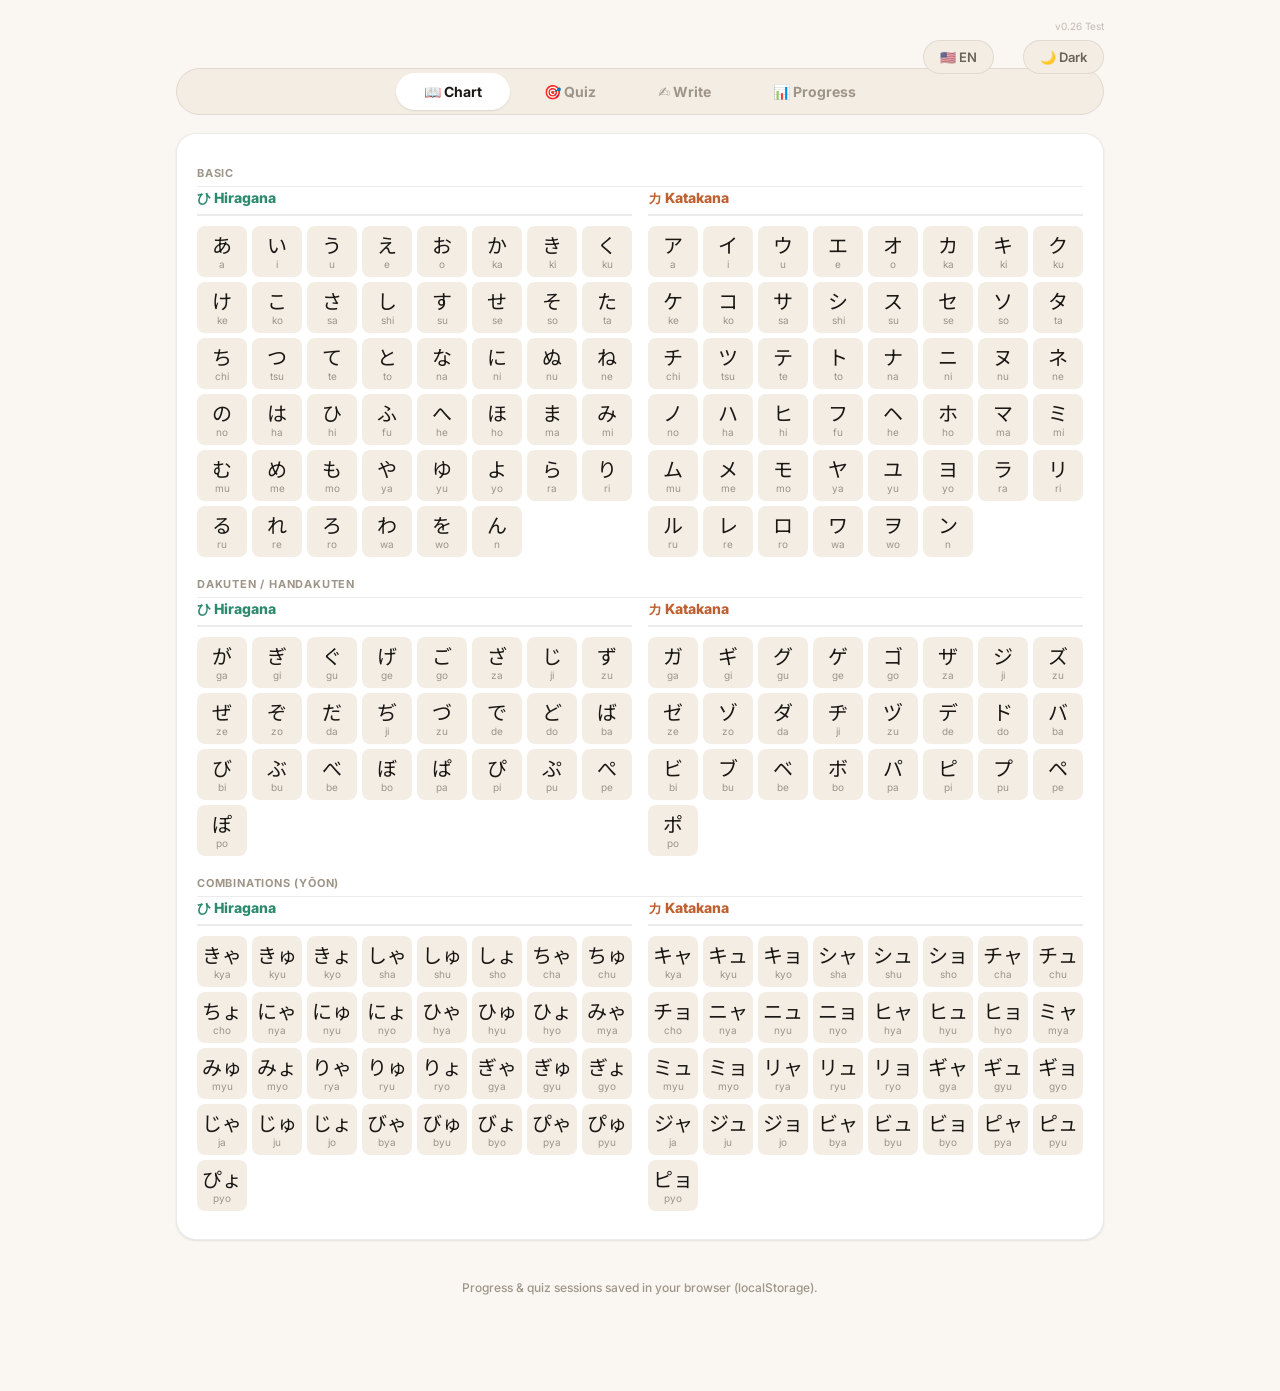
==== index.html @ 4b81707a "Update index.html" ====
<!DOCTYPE html>
<html lang="en">
<head>
<meta charset="UTF-8">
<meta name="viewport" content="width=device-width, initial-scale=1.0">
<title>Untitled</title>
<meta name="description" content="Master Japanese Hiragana and Katakana with active recall quizzes and progress tracking.">
<link rel="preconnect" href="https://fonts.googleapis.com">
<link href="https://fonts.googleapis.com/css2?family=Inter:wght@400;500;600;700;800;900&family=Noto+Sans+JP:wght@400;500;700&display=swap" rel="stylesheet">
<style>
/* ===== TOKENS ===== */
:root {
  --bg: #faf7f2;
  --bg2: #ffffff;
  --bg3: #f3ede4;
  --glass: rgba(255,255,255,0.72);
  --ink: #1a1714;
  --ink2: #6b6359;
  --ink3: #9e9588;
  --border: rgba(0,0,0,0.08);
  --border2: rgba(0,0,0,0.14);
  --hira: #2d8a6e;
  --hira-bg: #e8f5ef;
  --hira-glow: rgba(45,138,110,0.15);
  --kata: #c06030;
  --kata-bg: #fdf0e8;
  --kata-glow: rgba(192,96,48,0.15);
  --accent: #e05545;
  --accent-bg: #fdeeed;
  --good: #2d8a4e;
  --good-bg: #e6f5ec;
  --bad: #d44040;
  --bad-bg: #fce8e8;
  --warn: #c98a2f;
  --shadow-s: 0 1px 3px rgba(0,0,0,0.04), 0 1px 2px rgba(0,0,0,0.06);
  --shadow-m: 0 4px 16px rgba(0,0,0,0.06), 0 1px 4px rgba(0,0,0,0.04);
  --shadow-l: 0 10px 40px rgba(0,0,0,0.08), 0 2px 8px rgba(0,0,0,0.04);
  --r-s: 8px; --r-m: 14px; --r-l: 20px; --r-xl: 28px; --r-full: 999px;
  --font: 'Inter', system-ui, sans-serif;
  --font-jp: 'Noto Sans JP', sans-serif;
  --ease: cubic-bezier(0.4,0,0.2,1);
  --spring: cubic-bezier(0.34,1.56,0.64,1);
}
body.dark {
  --bg: #0f0f13; --bg2: #1a1a22; --bg3: #242430;
  --glass: rgba(26,26,34,0.82);
  --ink: #eae6e0; --ink2: #9a9590; --ink3: #6b665f;
  --border: rgba(255,255,255,0.06); --border2: rgba(255,255,255,0.12);
  --hira: #3cc98e; --hira-bg: rgba(60,201,142,0.1); --hira-glow: rgba(60,201,142,0.12);
  --kata: #e8884a; --kata-bg: rgba(232,136,74,0.1); --kata-glow: rgba(232,136,74,0.12);
  --accent: #ff6b5a; --accent-bg: rgba(255,107,90,0.1);
  --good: #4acc7a; --good-bg: rgba(74,204,122,0.1);
  --bad: #f06060; --bad-bg: rgba(240,96,96,0.1);
  --shadow-s: 0 1px 3px rgba(0,0,0,0.2);
  --shadow-m: 0 4px 16px rgba(0,0,0,0.25);
  --shadow-l: 0 10px 40px rgba(0,0,0,0.35);
}

/* ===== RESET ===== */
*,*::before,*::after{box-sizing:border-box;margin:0;padding:0;}
body{font-family:var(--font);background:var(--bg);color:var(--ink);min-height:100vh;
  transition:background .3s var(--ease),color .3s var(--ease);-webkit-font-smoothing:antialiased;overflow-x:hidden;}

/* ===== LAYOUT ===== */
.wrap{max-width:960px;margin:0 auto;padding:16px 16px 80px;}

/* ===== HEADER ===== */
.hdr{text-align:center;padding:24px 0 8px;position:relative;}
.hdr h1{font-size:28px;font-weight:900;letter-spacing:-.5px;
  background:linear-gradient(135deg,var(--hira),var(--accent),var(--kata));
  -webkit-background-clip:text;-webkit-text-fill-color:transparent;background-clip:text;}
.hdr p{font-size:13px;color:var(--ink3);margin-top:4px;font-weight:500;}
.theme-btn{position:absolute;right:0;top:24px;background:var(--bg3);border:1px solid var(--border);
  border-radius:var(--r-full);padding:8px 16px;font-size:13px;font-weight:600;cursor:pointer;
  color:var(--ink2);transition:all .15s var(--ease);font-family:var(--font);}
.theme-btn:hover{background:var(--bg2);box-shadow:var(--shadow-s);transform:translateY(-1px);}

/* ===== NAV ===== */
.nav{display:flex;justify-content:center;gap:6px;margin:20px 0 18px;background:var(--bg3);
  border-radius:var(--r-full);padding:4px;border:1px solid var(--border);}
.nav-btn{padding:10px 28px;border-radius:var(--r-full);border:none;background:0;cursor:pointer;
  font-size:14px;font-weight:700;color:var(--ink3);transition:all .15s var(--ease);font-family:var(--font);white-space:nowrap;}
.nav-btn:hover{color:var(--ink);}
.nav-btn.active{background:var(--bg2);color:var(--ink);box-shadow:var(--shadow-s);}

/* ===== CARD ===== */
.card{background:var(--bg2);border-radius:var(--r-l);padding:20px;border:1px solid var(--border);
  box-shadow:var(--shadow-s);margin-bottom:14px;transition:box-shadow .3s var(--ease);}
.card:hover{box-shadow:var(--shadow-m);}
.card-title{font-size:15px;font-weight:800;margin-bottom:14px;display:flex;align-items:center;gap:8px;}
.card-title .ico{font-size:18px;}

/* ===== PANELS ===== */
.panel{display:none;animation:fadeUp .25s ease;}
.panel.active{display:block;}
@keyframes fadeUp{from{opacity:0;transform:translateY(8px);}to{opacity:1;transform:translateY(0);}}

/* ===== SCRIPT TOGGLE ===== */
.script-toggle{display:flex;justify-content:center;gap:4px;margin-bottom:16px;background:var(--bg3);
  border-radius:var(--r-full);padding:3px;border:1px solid var(--border);width:fit-content;margin-left:auto;margin-right:auto;}
.script-btn{padding:9px 24px;border-radius:var(--r-full);border:none;background:0;cursor:pointer;
  font-weight:700;font-size:13px;color:var(--ink3);transition:all .15s var(--ease);font-family:var(--font);}
.script-btn:hover{color:var(--ink);}
.script-btn.h-on{background:var(--hira);color:#fff;box-shadow:0 2px 8px var(--hira-glow);}
.script-btn.k-on{background:var(--kata);color:#fff;box-shadow:0 2px 8px var(--kata-glow);}

/* ===== TABLE ===== */
.sec-label{font-size:11px;font-weight:700;text-transform:uppercase;letter-spacing:.8px;color:var(--ink3);
  padding:12px 0 6px;border-bottom:1px solid var(--border);margin-bottom:2px;}
.chart-dual{display:flex;gap:16px;flex-wrap:wrap;}
.chart-col{flex:1;min-width:280px;}
.chart-col-title{font-size:14px;font-weight:800;margin-bottom:10px;padding-bottom:6px;border-bottom:2px solid var(--border);}
.chart-col.hira-col .chart-col-title{color:var(--hira);}
.chart-col.kata-col .chart-col-title{color:var(--kata);}
.chart-cells{display:flex;flex-wrap:wrap;gap:5px;margin-bottom:8px;}
.kcell{background:var(--bg3);border-radius:var(--r-s);padding:6px 4px;text-align:center;min-width:50px;
  cursor:pointer;transition:all .15s var(--ease);border:1px solid transparent;}
.kcell:hover{background:var(--hira-bg);border-color:var(--hira);transform:translateY(-2px);box-shadow:var(--shadow-s);}
.kata-col .kcell:hover{background:var(--kata-bg);border-color:var(--kata);}
.kcell .ch{font-size:20px;line-height:1.2;font-family:var(--font-jp);}
.kcell .rm{font-size:10px;color:var(--ink3);margin-top:1px;}

/* ===== CHAR DETAIL MODAL ===== */
.char-modal-overlay{position:fixed;inset:0;background:rgba(0,0,0,0.45);z-index:1000;display:flex;align-items:center;justify-content:center;
  animation:fadeIn .2s ease;backdrop-filter:blur(4px);}
@keyframes fadeIn{from{opacity:0;}to{opacity:1;}}
.char-modal{background:var(--bg2);border-radius:var(--r-l);padding:28px;min-width:300px;max-width:400px;
  box-shadow:var(--shadow-l);border:1px solid var(--border);animation:modalPop .3s var(--spring);position:relative;}
@keyframes modalPop{from{opacity:0;transform:scale(0.9);}to{opacity:1;transform:scale(1);}}
.char-modal-close{position:absolute;top:12px;right:14px;background:var(--bg3);border:1px solid var(--border);
  border-radius:50%;width:30px;height:30px;cursor:pointer;font-size:14px;display:flex;align-items:center;
  justify-content:center;color:var(--ink2);transition:all .15s var(--ease);font-family:var(--font);}
.char-modal-close:hover{background:var(--bad-bg);color:var(--bad);}
.char-modal-char{font-size:100px;font-family:var(--font-jp);text-align:center;line-height:1.1;margin-bottom:8px;}
.char-modal-romaji{text-align:center;font-size:24px;font-weight:800;color:var(--hira);margin-bottom:16px;}
.char-modal-romaji.kata-rm{color:var(--kata);}
.char-modal-stroke{text-align:center;margin-bottom:12px;}
.char-modal-stroke svg{background:var(--bg3);border-radius:var(--r-m);border:1px solid var(--border);}
.char-modal-listen{display:flex;justify-content:center;}
.char-modal-listen button{padding:8px 20px;border-radius:var(--r-full);border:none;background:var(--warn);
  color:#fff;font-weight:700;font-size:14px;cursor:pointer;font-family:var(--font);transition:all .15s var(--ease);}
.char-modal-listen button:hover{opacity:.9;transform:translateY(-1px);}

/* ===== QUIZ SETUP ===== */
.quiz-setup{animation:fadeUp .25s ease;}
.qs-section{margin-bottom:16px;}
.qs-section-title{font-size:14px;font-weight:800;margin-bottom:10px;display:flex;align-items:center;gap:8px;cursor:pointer;user-select:none;}
.qs-section-title .dot{width:10px;height:10px;border-radius:50%;display:inline-block;}
.qs-section-title .dot.h{background:var(--hira);}
.qs-section-title .dot.k{background:var(--kata);}
.qs-rows{display:flex;flex-wrap:wrap;gap:6px;}
.qs-chip{display:flex;align-items:center;gap:6px;padding:8px 14px;border-radius:var(--r-m);
  background:var(--bg3);border:1.5px solid var(--border);cursor:pointer;transition:all .15s var(--ease);user-select:none;}
.qs-chip:hover{border-color:var(--border2);transform:translateY(-1px);}
.qs-chip.sel{border-color:var(--hira);background:var(--hira-bg);}
.qs-chip.sel.kata-chip{border-color:var(--kata);background:var(--kata-bg);}
.qs-chip .qs-chars{font-family:var(--font-jp);font-size:14px;font-weight:500;}
.qs-chip .qs-rm{font-size:10px;color:var(--ink3);margin-left:2px;}
.qs-chip input[type=checkbox]{display:none;}
.qs-chip .check-ico{width:16px;height:16px;border-radius:4px;border:2px solid var(--border2);
  display:flex;align-items:center;justify-content:center;font-size:10px;color:#fff;transition:all .15s var(--ease);flex-shrink:0;}
.qs-chip.sel .check-ico{background:var(--hira);border-color:var(--hira);}
.qs-chip.sel.kata-chip .check-ico{background:var(--kata);border-color:var(--kata);}

.qs-actions{display:flex;gap:8px;margin-bottom:10px;flex-wrap:wrap;}
.qs-action{padding:5px 12px;border-radius:var(--r-s);border:1px solid var(--border);background:var(--bg3);
  font-size:12px;font-weight:600;cursor:pointer;color:var(--ink2);font-family:var(--font);transition:all .15s var(--ease);}
.qs-action:hover{background:var(--bg2);border-color:var(--border2);}

.start-area{text-align:center;margin-top:18px;}
.start-btn{padding:14px 48px;border-radius:var(--r-full);border:none;font-size:16px;font-weight:800;cursor:pointer;
  color:#fff;background:linear-gradient(135deg,var(--hira),var(--accent));box-shadow:0 4px 20px rgba(224,85,69,0.25);
  transition:all .2s var(--ease);font-family:var(--font);}
.start-btn:hover{transform:translateY(-2px) scale(1.02);box-shadow:0 6px 28px rgba(224,85,69,0.35);}
.start-btn:disabled{opacity:.4;cursor:not-allowed;transform:none;box-shadow:none;}
.start-info{font-size:13px;color:var(--ink3);margin-top:8px;}

/* ===== SAVED SESSION CARD ===== */
.saved-card{background:var(--bg3);border-radius:var(--r-m);padding:14px 18px;margin-bottom:14px;
  display:flex;align-items:center;justify-content:space-between;gap:12px;flex-wrap:wrap;border:1px solid var(--border);}
.saved-info{flex:1;min-width:160px;}
.saved-info .saved-title{font-weight:700;font-size:14px;margin-bottom:4px;}
.saved-info .saved-detail{font-size:12px;color:var(--ink3);}
.saved-progress{width:120px;}
.saved-pbar{background:var(--border);border-radius:var(--r-full);height:8px;overflow:hidden;margin-bottom:4px;}
.saved-pbar-fill{height:100%;border-radius:var(--r-full);background:linear-gradient(90deg,var(--hira),var(--accent));transition:width .3s ease;}
.saved-pct{font-size:11px;color:var(--ink3);text-align:right;font-weight:600;}
.saved-actions{display:flex;gap:6px;}
.resume-btn{padding:8px 18px;border-radius:var(--r-full);border:none;font-size:13px;font-weight:700;
  cursor:pointer;color:#fff;background:var(--hira);font-family:var(--font);transition:all .15s var(--ease);}
.resume-btn:hover{opacity:.9;transform:translateY(-1px);}
.delete-btn{padding:8px 12px;border-radius:var(--r-full);border:1px solid var(--border);font-size:13px;
  cursor:pointer;color:var(--bad);background:var(--bg2);font-family:var(--font);transition:all .15s var(--ease);}
.delete-btn:hover{background:var(--bad-bg);border-color:var(--bad);}

/* ===== ACTIVE QUIZ ===== */
.quiz-active{animation:fadeUp .25s ease;}
.qa-top{display:flex;justify-content:space-between;align-items:center;margin-bottom:14px;flex-wrap:wrap;gap:8px;}
.qa-stage{font-size:14px;font-weight:800;color:var(--hira);}
.qa-exit{padding:7px 16px;border-radius:var(--r-full);border:1px solid var(--border);background:var(--bg3);
  font-size:13px;font-weight:600;cursor:pointer;color:var(--ink2);font-family:var(--font);transition:all .15s var(--ease);}
.qa-exit:hover{background:var(--bg2);border-color:var(--border2);}
.qa-progress{margin-bottom:12px;}
.qa-plabel{font-size:12px;font-weight:600;color:var(--ink3);margin-bottom:5px;display:flex;justify-content:space-between;}
.qa-bar-out{background:var(--bg3);border-radius:var(--r-full);height:8px;overflow:hidden;border:1px solid var(--border);}
.qa-bar-in{height:100%;border-radius:var(--r-full);background:linear-gradient(90deg,var(--hira),var(--accent));transition:width .3s ease;}
.qa-toast{background:linear-gradient(135deg,var(--good),#2d8a6e);color:#fff;text-align:center;padding:12px 16px;
  border-radius:var(--r-m);font-weight:700;font-size:14px;margin-bottom:12px;display:none;animation:slideD .3s ease;
  box-shadow:0 4px 16px rgba(45,138,78,0.3);}
@keyframes slideD{from{opacity:0;transform:translateY(-10px);}to{opacity:1;transform:translateY(0);}}
.qa-score{display:flex;gap:20px;font-size:13px;color:var(--ink3);flex-wrap:wrap;font-weight:500;margin-bottom:14px;}
.qa-score b{color:var(--ink);font-weight:800;}
.qa-area{display:flex;flex-direction:column;align-items:center;gap:18px;padding:10px 0;}

/* ===== QUIZ ELEMENTS ===== */
.q-char{font-size:80px;font-family:var(--font-jp);background:var(--bg2);border-radius:var(--r-xl);
  padding:20px 56px;box-shadow:var(--shadow-l);cursor:pointer;color:var(--ink);
  transition:all .4s var(--spring);border:1px solid var(--border);user-select:none;}
.q-char:hover{transform:scale(1.05);}
.q-romaji{font-size:38px;font-weight:900;color:var(--hira);background:var(--bg2);border-radius:var(--r-xl);
  padding:22px 56px;box-shadow:var(--shadow-l);border:1px solid var(--border);letter-spacing:1px;}
.q-grid{display:grid;grid-template-columns:repeat(2,1fr);gap:10px;width:100%;max-width:420px;}
.q-opt{padding:16px;border-radius:var(--r-m);background:var(--bg2);border:2px solid var(--border2);
  font-size:20px;font-weight:700;cursor:pointer;text-align:center;color:var(--ink);
  transition:all .15s var(--ease);font-family:var(--font);}
.q-opt:hover{border-color:var(--hira);background:var(--hira-bg);transform:translateY(-2px);box-shadow:var(--shadow-s);}
.q-opt.correct{background:var(--good);color:#fff;border-color:var(--good);animation:popIn .3s ease;}
.q-opt.wrong{background:var(--bad);color:#fff;border-color:var(--bad);animation:shake .4s ease;}
@keyframes popIn{0%{transform:scale(.95);}50%{transform:scale(1.05);}100%{transform:scale(1);}}
@keyframes shake{0%,100%{transform:translateX(0);}20%{transform:translateX(-6px);}40%{transform:translateX(6px);}60%{transform:translateX(-4px);}80%{transform:translateX(4px);}}

.q-input{font-size:22px;padding:12px 20px;border-radius:var(--r-m);border:2px solid var(--border2);
  width:240px;text-align:center;background:var(--bg2);color:var(--ink);font-family:var(--font);font-weight:600;
  transition:all .15s var(--ease);outline:none;}
.q-input:focus{border-color:var(--hira);box-shadow:0 0 0 3px var(--hira-glow);}
.q-input.correct{border-color:var(--good);box-shadow:0 0 0 3px rgba(45,138,78,0.15);}
.q-input.wrong{border-color:var(--bad);box-shadow:0 0 0 3px rgba(212,64,64,0.15);}

.btn{padding:10px 22px;border-radius:var(--r-m);border:none;font-weight:700;cursor:pointer;font-size:14px;
  color:#fff;background:var(--hira);transition:all .15s var(--ease);font-family:var(--font);}
.btn:hover{opacity:.9;transform:translateY(-1px);}
.speak-btn{background:var(--warn);border:none;color:#fff;border-radius:50%;width:56px;height:56px;
  font-size:24px;cursor:pointer;transition:all .15s var(--ease);box-shadow:var(--shadow-m);}
.speak-btn:hover{transform:scale(1.08);}
.feedback{min-height:24px;font-weight:700;font-size:15px;text-align:center;}
.feedback.good{color:var(--good);} .feedback.bad{color:var(--bad);}

/* ===== MATCHING ===== */
.match-area{display:flex;gap:30px;justify-content:center;width:100%;flex-wrap:wrap;}
.match-col{display:flex;flex-direction:column;gap:10px;min-width:120px;}
.mchip{padding:14px;border-radius:var(--r-m);background:var(--bg2);box-shadow:var(--shadow-m);
  text-align:center;font-size:22px;font-weight:700;cursor:grab;user-select:none;touch-action:none;
  color:var(--ink);border:1.5px solid var(--border);transition:all .15s var(--ease);font-family:var(--font-jp);}
.mchip:hover{box-shadow:var(--shadow-l);transform:translateY(-2px);}
.mchip.matched{background:var(--good);color:#fff;opacity:.7;cursor:default;border-color:var(--good);}
.dropzone{padding:14px;border-radius:var(--r-m);background:var(--bg3);text-align:center;font-size:18px;
  font-weight:700;min-height:28px;border:2px dashed var(--ink3);color:var(--ink);transition:all .15s var(--ease);}
.dropzone.hover{border-color:var(--accent);background:var(--accent-bg);}
.dropzone.matched{background:var(--good);color:#fff;border-style:solid;border-color:var(--good);}
.drag-ghost{position:fixed;pointer-events:none;z-index:999;padding:14px 20px;border-radius:var(--r-m);
  background:var(--accent);color:#fff;font-size:22px;font-weight:700;opacity:.92;box-shadow:var(--shadow-l);font-family:var(--font-jp);}

/* ===== TIMER ===== */
.timerbar{width:100%;max-width:420px;height:5px;background:var(--bg3);border-radius:var(--r-full);overflow:hidden;}
.timerbar-fill{height:100%;background:linear-gradient(90deg,var(--accent),var(--warn));width:100%;transition:width .1s linear;border-radius:var(--r-full);}

/* ===== PROGRESS CHART ===== */
.chart-split{display:flex;gap:20px;flex-wrap:wrap;}
.chart-side{flex:1;min-width:260px;}
.chart-side-title{font-size:14px;font-weight:800;margin-bottom:12px;display:flex;align-items:center;gap:6px;}
.chart-side.hira .chart-side-title{color:var(--hira);}
.chart-side.kata .chart-side-title{color:var(--kata);}
.chart-row{display:flex;align-items:center;gap:8px;margin-bottom:6px;font-size:12px;font-weight:500;}
.chart-row .lbl{width:72px;flex-shrink:0;color:var(--ink3);}
.chart-bar-o{flex:1;background:var(--bg3);border-radius:var(--r-full);height:10px;overflow:hidden;border:1px solid var(--border);}
.chart-bar-i{height:100%;border-radius:var(--r-full);transition:width .4s ease;}
.chart-side.hira .chart-bar-i{background:linear-gradient(90deg,var(--hira),#3cc98e);}
.chart-side.kata .chart-bar-i{background:linear-gradient(90deg,var(--kata),#e8884a);}
.chart-row .pct{width:36px;text-align:right;color:var(--ink3);font-weight:600;}

.stat-row{display:flex;justify-content:space-between;padding:10px 0;border-bottom:1px solid var(--border);font-size:14px;font-weight:500;}
.stat-row:last-child{border-bottom:none;}
.stat-row b{font-weight:800;}

.weak-item{display:inline-flex;align-items:center;gap:4px;background:var(--bg3);border-radius:var(--r-s);
  padding:5px 12px;margin:3px;font-size:14px;font-weight:600;border:1px solid var(--border);}
.weak-item b{color:var(--bad);}

/* ===== COMPLETED BADGE ===== */
.stage-list{display:flex;flex-direction:column;gap:8px;margin-top:12px;}
.stage-item{display:flex;align-items:center;gap:12px;padding:10px 14px;border-radius:var(--r-m);
  background:var(--bg3);border:1px solid var(--border);font-size:13px;font-weight:600;transition:all .15s var(--ease);}
.stage-item .s-num{width:28px;height:28px;border-radius:50%;display:flex;align-items:center;justify-content:center;
  font-weight:800;font-size:12px;color:#fff;background:var(--ink3);flex-shrink:0;}
.stage-item .s-num.done{background:var(--good);}
.stage-item .s-num.current{background:var(--accent);}
.stage-item .s-name{flex:1;color:var(--ink);}
.stage-item .s-status{font-size:12px;color:var(--ink3);}
.stage-item .s-status.done{color:var(--good);}
.stage-item.clickable{cursor:pointer;}
.stage-item.clickable:hover{background:var(--hira-bg);border-color:var(--hira);}

.footer{text-align:center;color:var(--ink3);font-size:12px;margin-top:24px;padding:16px;font-weight:500;}

/* ===== WRITE TAB ===== */
.write-wrap{display:flex;flex-direction:column;align-items:center;gap:14px;}
.write-btns{display:flex;gap:10px;flex-wrap:wrap;justify-content:center;}
.write-canvas-wrap{position:relative;width:300px;height:300px;}
.write-canvas-wrap svg.write-ghost{position:absolute;top:0;left:0;width:100%;height:100%;pointer-events:none;}
.write-canvas-wrap canvas{position:absolute;top:0;left:0;width:100%;height:100%;cursor:crosshair;touch-action:none;
  border-radius:var(--r-l);z-index:2;}
.write-canvas-bg{width:300px;height:300px;background:var(--bg2);border-radius:var(--r-l);box-shadow:var(--shadow-l);
  border:1px solid var(--border);position:relative;overflow:hidden;}
.write-info{font-size:14px;color:var(--ink3);font-weight:500;text-align:center;}
.write-stroke-count{font-size:13px;color:var(--ink3);font-weight:600;}
.write-success{color:var(--good);font-weight:800;font-size:16px;animation:popIn .4s ease;}
.write-hint{font-size:12px;color:var(--ink3);font-style:italic;}

/* ===== RESPONSIVE ===== */
@media(max-width:600px){
  .nav{gap:2px;padding:3px;}
  .nav-btn{padding:8px 14px;font-size:12px;}
  .q-char{font-size:60px;padding:16px 36px;}
  .q-romaji{font-size:28px;padding:16px 36px;}
  .q-grid{max-width:100%;}
  .chart-split{flex-direction:column;}
  .chart-dual{flex-direction:column;}
  .kcell{min-width:42px;padding:5px 3px;}
  .kcell .ch{font-size:17px;}
  .qs-chip{padding:6px 10px;}
  .char-modal{min-width:auto;margin:16px;}
  .char-modal-char{font-size:72px;}
  .write-canvas-bg,.write-canvas-wrap{width:280px;height:280px;}
  .theme-btn{padding:6px 10px;font-size:11px;}
  #langToggle{right:75px;}
}
</style>
</head>
<body>
<div class="wrap">

<header class="hdr">
  <div style="position:absolute;top:4px;right:0;font-size:10px;color:var(--ink3);opacity:.6;">v0.26 Test</div>
  <button class="theme-btn" id="langToggle" style="right:110px;">🇺🇸 EN</button>
  <button class="theme-btn" id="themeToggle">🌙 Dark</button>
</header>

<nav class="nav">
  <button class="nav-btn active" data-tab="chart">📖 Chart</button>
  <button class="nav-btn" data-tab="quiz">🎯 Quiz</button>
  <button class="nav-btn" data-tab="write">✍️ Write</button>
  <button class="nav-btn" data-tab="progress">📊 Progress</button>
</nav>

<!-- ===== CHART ===== -->
<div class="panel active" id="panel-chart">
  <div class="card">
    <div id="chartArea"></div>
  </div>
</div>

<!-- ===== QUIZ ===== -->
<div class="panel" id="panel-quiz">
  <!-- Setup view -->
  <div id="quizSetup" class="quiz-setup"></div>
  <!-- Active quiz view -->
  <div id="quizActive" class="quiz-active" style="display:none;"></div>
</div>

<!-- ===== WRITE ===== -->
<div class="panel" id="panel-write">
  <div class="card">
    <div class="card-title"><span class="ico">✍️</span> Stroke Order Practice</div>
    <div class="write-wrap">
      <div class="write-btns">
        <button class="btn" id="writeNewBtn">🔀 New</button>
        <button class="btn" id="writeClearBtn" style="background:var(--ink3);">🧹 Clear</button>
        <button class="btn" id="writeSpeakBtn" style="background:var(--warn);">🔊</button>
        <button class="btn" id="writeHintBtn" style="background:var(--kata);">💡 Hint</button>
      </div>
      <div class="write-canvas-bg">
        <div class="write-canvas-wrap" id="writeCanvasWrap">
          <canvas id="writeCanvas" width="300" height="300"></canvas>
        </div>
      </div>
      <div class="write-stroke-count" id="writeStrokeCount">Stroke: 0/0</div>
      <div class="write-info" id="writeCharInfo">Loading...</div>
      <div class="write-hint" id="writeHint"></div>
    </div>
  </div>
</div>

<!-- ===== PROGRESS ===== -->
<div class="panel" id="panel-progress">
  <div class="card">
    <div class="card-title"><span class="ico">📊</span> Overview</div>
    <div class="stat-row"><span>Overall accuracy</span><b id="pAccuracy">-</b></div>
    <div class="stat-row"><span>Characters practiced</span><b id="pSeenCount">-</b></div>
    <div class="stat-row"><span>Total questions answered</span><b id="pTotalQ">-</b></div>
  </div>
  <div class="card">
    <div class="card-title"><span class="ico">📈</span> Accuracy by Row</div>
    <div class="chart-split">
      <div class="chart-side hira"><div class="chart-side-title">ひ Hiragana</div><div id="progChartHira"></div></div>
      <div class="chart-side kata"><div class="chart-side-title">カ Katakana</div><div id="progChartKata"></div></div>
    </div>
  </div>
  <div class="card">
    <div class="card-title"><span class="ico">⚠️</span> Characters you confuse</div>
    <div id="weakList">No data yet. Take a quiz first.</div>
  </div>
  <div class="card">
    <button class="btn" id="resetAllBtn" style="background:var(--bad);">🗑 Reset all progress</button>
  </div>
</div>

<footer class="footer">Progress & quiz sessions saved in your browser (localStorage).</footer>
</div>

<script>
/* ================================================================
   DATA
   ================================================================ */
const HIRA = {
  basic: [
    {label:"a",chars:[["あ","a"],["い","i"],["う","u"],["え","e"],["お","o"]]},
    {label:"ka",chars:[["か","ka"],["き","ki"],["く","ku"],["け","ke"],["こ","ko"]]},
    {label:"sa",chars:[["さ","sa"],["し","shi"],["す","su"],["せ","se"],["そ","so"]]},
    {label:"ta",chars:[["た","ta"],["ち","chi"],["つ","tsu"],["て","te"],["と","to"]]},
    {label:"na",chars:[["な","na"],["に","ni"],["ぬ","nu"],["ね","ne"],["の","no"]]},
    {label:"ha",chars:[["は","ha"],["ひ","hi"],["ふ","fu"],["へ","he"],["ほ","ho"]]},
    {label:"ma",chars:[["ま","ma"],["み","mi"],["む","mu"],["め","me"],["も","mo"]]},
    {label:"ya",chars:[["や","ya"],["ゆ","yu"],["よ","yo"]]},
    {label:"ra",chars:[["ら","ra"],["り","ri"],["る","ru"],["れ","re"],["ろ","ro"]]},
    {label:"wa",chars:[["わ","wa"],["を","wo"],["ん","n"]]},
  ],
  dakuten: [
    {label:"ga",chars:[["が","ga"],["ぎ","gi"],["ぐ","gu"],["げ","ge"],["ご","go"]]},
    {label:"za",chars:[["ざ","za"],["じ","ji"],["ず","zu"],["ぜ","ze"],["ぞ","zo"]]},
    {label:"da",chars:[["だ","da"],["ぢ","ji"],["づ","zu"],["で","de"],["ど","do"]]},
    {label:"ba",chars:[["ば","ba"],["び","bi"],["ぶ","bu"],["べ","be"],["ぼ","bo"]]},
    {label:"pa",chars:[["ぱ","pa"],["ぴ","pi"],["ぷ","pu"],["ぺ","pe"],["ぽ","po"]]},
  ],
  combo: [
    {label:"kya",chars:[["きゃ","kya"],["きゅ","kyu"],["きょ","kyo"]]},
    {label:"sha",chars:[["しゃ","sha"],["しゅ","shu"],["しょ","sho"]]},
    {label:"cha",chars:[["ちゃ","cha"],["ちゅ","chu"],["ちょ","cho"]]},
    {label:"nya",chars:[["にゃ","nya"],["にゅ","nyu"],["にょ","nyo"]]},
    {label:"hya",chars:[["ひゃ","hya"],["ひゅ","hyu"],["ひょ","hyo"]]},
    {label:"mya",chars:[["みゃ","mya"],["みゅ","myu"],["みょ","myo"]]},
    {label:"rya",chars:[["りゃ","rya"],["りゅ","ryu"],["りょ","ryo"]]},
    {label:"gya",chars:[["ぎゃ","gya"],["ぎゅ","gyu"],["ぎょ","gyo"]]},
    {label:"ja",chars:[["じゃ","ja"],["じゅ","ju"],["じょ","jo"]]},
    {label:"bya",chars:[["びゃ","bya"],["びゅ","byu"],["びょ","byo"]]},
    {label:"pya",chars:[["ぴゃ","pya"],["ぴゅ","pyu"],["ぴょ","pyo"]]},
  ]
};
const KATA = {
  basic: [
    {label:"a",chars:[["ア","a"],["イ","i"],["ウ","u"],["エ","e"],["オ","o"]]},
    {label:"ka",chars:[["カ","ka"],["キ","ki"],["ク","ku"],["ケ","ke"],["コ","ko"]]},
    {label:"sa",chars:[["サ","sa"],["シ","shi"],["ス","su"],["セ","se"],["ソ","so"]]},
    {label:"ta",chars:[["タ","ta"],["チ","chi"],["ツ","tsu"],["テ","te"],["ト","to"]]},
    {label:"na",chars:[["ナ","na"],["ニ","ni"],["ヌ","nu"],["ネ","ne"],["ノ","no"]]},
    {label:"ha",chars:[["ハ","ha"],["ヒ","hi"],["フ","fu"],["ヘ","he"],["ホ","ho"]]},
    {label:"ma",chars:[["マ","ma"],["ミ","mi"],["ム","mu"],["メ","me"],["モ","mo"]]},
    {label:"ya",chars:[["ヤ","ya"],["ユ","yu"],["ヨ","yo"]]},
    {label:"ra",chars:[["ラ","ra"],["リ","ri"],["ル","ru"],["レ","re"],["ロ","ro"]]},
    {label:"wa",chars:[["ワ","wa"],["ヲ","wo"],["ン","n"]]},
  ],
  dakuten: [
    {label:"ga",chars:[["ガ","ga"],["ギ","gi"],["グ","gu"],["ゲ","ge"],["ゴ","go"]]},
    {label:"za",chars:[["ザ","za"],["ジ","ji"],["ズ","zu"],["ゼ","ze"],["ゾ","zo"]]},
    {label:"da",chars:[["ダ","da"],["ヂ","ji"],["ヅ","zu"],["デ","de"],["ド","do"]]},
    {label:"ba",chars:[["バ","ba"],["ビ","bi"],["ブ","bu"],["ベ","be"],["ボ","bo"]]},
    {label:"pa",chars:[["パ","pa"],["ピ","pi"],["プ","pu"],["ペ","pe"],["ポ","po"]]},
  ],
  combo: [
    {label:"kya",chars:[["キャ","kya"],["キュ","kyu"],["キョ","kyo"]]},
    {label:"sha",chars:[["シャ","sha"],["シュ","shu"],["ショ","sho"]]},
    {label:"cha",chars:[["チャ","cha"],["チュ","chu"],["チョ","cho"]]},
    {label:"nya",chars:[["ニャ","nya"],["ニュ","nyu"],["ニョ","nyo"]]},
    {label:"hya",chars:[["ヒャ","hya"],["ヒュ","hyu"],["ヒョ","hyo"]]},
    {label:"mya",chars:[["ミャ","mya"],["ミュ","myu"],["ミョ","myo"]]},
    {label:"rya",chars:[["リャ","rya"],["リュ","ryu"],["リョ","ryo"]]},
    {label:"gya",chars:[["ギャ","gya"],["ギュ","gyu"],["ギョ","gyo"]]},
    {label:"ja",chars:[["ジャ","ja"],["ジュ","ju"],["ジョ","jo"]]},
    {label:"bya",chars:[["ビャ","bya"],["ビュ","byu"],["ビョ","byo"]]},
    {label:"pya",chars:[["ピャ","pya"],["ピュ","pyu"],["ピョ","pyo"]]},
  ]
};

function allRows(script){
  const d = script==="hiragana"? HIRA : KATA;
  return [...d.basic,...d.dakuten,...d.combo];
}
function allCharsFlat(script){
  return allRows(script).flatMap(r=>r.chars.map(([ch,rm])=>({ch,rm})));
}
const ALL_KANA = [...allCharsFlat("hiragana"),...allCharsFlat("katakana")];

/* ================================================================
   LANGUAGE
   ================================================================ */
const LANG={
  en:{chart:'📖 Chart',quiz:'🎯 Quiz',write:'✍️ Write',progress:'📊 Progress',
    newQuiz:'New Quiz',savedSessions:'Saved Sessions',start:'🚀 Start Quiz',selectAll:'Select all',clear:'Clear',
    resume:'▶ Resume',redo:'🔄 Redo',correct:'Correct! 🎉',wrong:'Wrong!',complete:'Complete!',
    overview:'Overview',accuracy:'Overall accuracy',charsPracticed:'Characters practiced',
    totalQ:'Total questions answered',accuracyByRow:'Accuracy by Row',confused:'Characters you confuse',
    resetAll:'🗑 Reset all progress',strokePractice:'Stroke Order Practice',tryAgain:'Try again',
    wellDone:'Well done!',noData:'No data yet. Take a quiz first.',
    charsSelected:'characters selected',selectAtLeast:'Select at least one row to begin.',
    loading:'Loading...',listen:'🔊 Listen',replay:'🔄 Replay',newChar:'🔀 New',clearBtn:'🧹 Clear',
    hint:'💡 Hint',stroke:'Stroke',allComplete:'All Stages Complete!',stageComplete:'complete!',
    completed:'Completed',inProgress:'In progress',locked:'Locked',replaying:'Replaying',
    returnTo:'↩ Return to current stage',exit:'✕ Exit',score:'Score',streak:'Streak',
    question:'Question',stage:'Stage',traceChar:'trace the character',writeQ:'Write the character shown',
    failedWrite:'See the correct strokes',basic:'Basic',dakuten:'Dakuten / Handakuten',combo:'Combinations (Yōon)'},
  th:{chart:'📖 ตาราง',quiz:'🎯 แบบทดสอบ',write:'✍️ ฝึกเขียน',progress:'📊 ความก้าวหน้า',
    newQuiz:'แบบทดสอบใหม่',savedSessions:'เซสชันที่บันทึก',start:'🚀 เริ่มทำ',selectAll:'เลือกทั้งหมด',clear:'ล้าง',
    resume:'▶ ทำต่อ',redo:'🔄 ทำใหม่',correct:'ถูกต้อง! 🎉',wrong:'ผิด!',complete:'สำเร็จ!',
    overview:'ภาพรวม',accuracy:'ความแม่นยำโดยรวม',charsPracticed:'ตัวอักษรที่ฝึก',
    totalQ:'คำถามทั้งหมดที่ตอบ',accuracyByRow:'ความแม่นยำแต่ละแถว',confused:'ตัวอักษรที่สับสน',
    resetAll:'🗑 รีเซ็ตทั้งหมด',strokePractice:'ฝึกลำดับขีด',tryAgain:'ลองอีกครั้ง',
    wellDone:'เก่งมาก!',noData:'ยังไม่มีข้อมูล ทำแบบทดสอบก่อน',
    charsSelected:'ตัวอักษรที่เลือก',selectAtLeast:'เลือกอย่างน้อย 1 แถวเพื่อเริ่ม',
    loading:'กำลังโหลด...',listen:'🔊 ฟัง',replay:'🔄 เล่นซ้ำ',newChar:'🔀 ใหม่',clearBtn:'🧹 ล้าง',
    hint:'💡 คำใบ้',stroke:'ขีดที่',allComplete:'ทำครบทุกด่านแล้ว!',stageComplete:'เสร็จแล้ว!',
    completed:'เสร็จแล้ว',inProgress:'กำลังทำ',locked:'ล็อค',replaying:'กำลังเล่นซ้ำ',
    returnTo:'↩ กลับไปด่านปัจจุบัน',exit:'✕ ออก',score:'คะแนน',streak:'ต่อเนื่อง',
    question:'คำถาม',stage:'ด่าน',traceChar:'ลากตามตัวอักษร',writeQ:'เขียนตัวอักษรที่แสดง',
    failedWrite:'ดูขีดที่ถูกต้อง',basic:'พื้นฐาน',dakuten:'ทากุเท็น / ฮันดากุเท็น',combo:'ตัวผสม (โยอง)'}
};
let lang=localStorage.getItem('kp-lang')||'en';
function t(key){return LANG[lang]?.[key]||LANG.en[key]||key;}
const langBtn=document.getElementById('langToggle');
function updLang(){langBtn.textContent=lang==='en'?'🇺🇸 EN':'🇹🇭 TH';}
updLang();
langBtn.onclick=()=>{lang=lang==='en'?'th':'en';localStorage.setItem('kp-lang',lang);updLang();
  // Update nav tabs
  document.querySelectorAll('.nav-btn').forEach(b=>{
    const tab=b.dataset.tab;
    if(LANG[lang][tab])b.textContent=LANG[lang][tab];
  });
  renderChart();if(document.getElementById('panel-quiz').classList.contains('active'))renderQuizSetup();
};
// Init nav labels
function initNavLabels(){document.querySelectorAll('.nav-btn').forEach(b=>{const tab=b.dataset.tab;if(LANG[lang][tab])b.textContent=LANG[lang][tab];});}

/* ================================================================
   THEME
   ================================================================ */
const themeBtn=document.getElementById("themeToggle");
let dark=localStorage.getItem("kana-dark")==="1";
if(dark)document.body.classList.add("dark");
updTheme();
themeBtn.onclick=()=>{dark=!dark;document.body.classList.toggle("dark",dark);localStorage.setItem("kana-dark",dark?"1":"0");updTheme();};
function updTheme(){themeBtn.textContent=dark?"☀️ Light":"🌙 Dark";}

/* ================================================================
   TABS
   ================================================================ */
document.querySelectorAll(".nav-btn").forEach(t=>{
  t.onclick=()=>{
    document.querySelectorAll(".nav-btn").forEach(x=>x.classList.remove("active"));
    document.querySelectorAll(".panel").forEach(x=>x.classList.remove("active"));
    t.classList.add("active");
    document.getElementById("panel-"+t.dataset.tab).classList.add("active");
    if(t.dataset.tab==="progress")refreshProgress();
    if(t.dataset.tab==="quiz")renderQuizSetup();
  };
});

/* ================================================================
   TTS — browser's built-in Japanese voice (prefers Google's, if present)
   ================================================================
   No settings needed: this just asks the browser for its Japanese
   voices and prefers one made by Google (e.g. "Google 日本語" on
   Chrome/Android), falling back to whatever Japanese voice is
   available on the device.
   ================================================================ */
let _jaVoice=null;
let _voicesLoaded=false;

function loadJaVoice(){
  const voices=speechSynthesis.getVoices();
  if(!voices.length)return;
  _voicesLoaded=true;
  const jaVoices=voices.filter(v=>v.lang&&v.lang.startsWith('ja'));
  _jaVoice=jaVoices.find(v=>/google/i.test(v.name))||jaVoices[0]||null;
}
if(speechSynthesis.onvoiceschanged!==undefined) speechSynthesis.onvoiceschanged=loadJaVoice;
loadJaVoice();

function speak(t){
  try{
    speechSynthesis.cancel();
    if(!_voicesLoaded)loadJaVoice();
    const u=new SpeechSynthesisUtterance(t);
    u.lang='ja-JP'; u.rate=0.85;
    if(_jaVoice) u.voice=_jaVoice;
    speechSynthesis.speak(u);
  }catch(e){}
}

/* ================================================================
   CHART (read-only, side-by-side Hiragana & Katakana)
   ================================================================ */
function renderChart(){
  const area=document.getElementById("chartArea");
  area.innerHTML="";
  const sections=[["Basic","basic"],["Dakuten / Handakuten","dakuten"],["Combinations (Yōon)","combo"]];
  sections.forEach(([title,key])=>{
    const lbl=document.createElement("div");lbl.className="sec-label";lbl.textContent=title;area.appendChild(lbl);
    const dual=document.createElement("div");dual.className="chart-dual";
    // Hiragana column
    const colH=document.createElement("div");colH.className="chart-col hira-col";
    const thH=document.createElement("div");thH.className="chart-col-title";thH.textContent="ひ Hiragana";colH.appendChild(thH);
    const cellsH=document.createElement("div");cellsH.className="chart-cells";
    HIRA[key].forEach(row=>{
      row.chars.forEach(([ch,rm])=>{
        const c=document.createElement("div");c.className="kcell";
        c.innerHTML=`<div class="ch">${ch}</div><div class="rm">${rm}</div>`;
        c.onclick=()=>showCharDetail(ch,rm,"hiragana");
        cellsH.appendChild(c);
      });
    });
    colH.appendChild(cellsH);
    // Katakana column
    const colK=document.createElement("div");colK.className="chart-col kata-col";
    const thK=document.createElement("div");thK.className="chart-col-title";thK.textContent="カ Katakana";colK.appendChild(thK);
    const cellsK=document.createElement("div");cellsK.className="chart-cells";
    KATA[key].forEach(row=>{
      row.chars.forEach(([ch,rm])=>{
        const c=document.createElement("div");c.className="kcell";
        c.innerHTML=`<div class="ch">${ch}</div><div class="rm">${rm}</div>`;
        c.onclick=()=>showCharDetail(ch,rm,"katakana");
        cellsK.appendChild(c);
      });
    });
    colK.appendChild(cellsK);
    dual.appendChild(colH);dual.appendChild(colK);
    area.appendChild(dual);
  });
}

/* ===== Character Detail Modal with KanjiVG stroke order ===== */
const _svgCache={};

function showCharDetail(ch,rm,script){
  // Remove existing modal
  const existing=document.querySelector('.char-modal-overlay');
  if(existing)existing.remove();

  const overlay=document.createElement('div');
  overlay.className='char-modal-overlay';
  overlay.onclick=e=>{if(e.target===overlay)overlay.remove();};

  const modal=document.createElement('div');
  modal.className='char-modal';

  // Close button
  const closeBtn=document.createElement('button');
  closeBtn.className='char-modal-close';closeBtn.textContent='✕';
  closeBtn.onclick=()=>overlay.remove();
  modal.appendChild(closeBtn);

  // Character
  const charDiv=document.createElement('div');
  charDiv.className='char-modal-char';charDiv.textContent=ch;
  modal.appendChild(charDiv);

  // Romaji
  const rmDiv=document.createElement('div');
  rmDiv.className='char-modal-romaji'+(script==='katakana'?' kata-rm':'');
  rmDiv.textContent=rm;
  modal.appendChild(rmDiv);

  // Stroke order container
  const strokeDiv=document.createElement('div');
  strokeDiv.className='char-modal-stroke';
  strokeDiv.id='strokeContainer';
  strokeDiv.innerHTML='<div style="color:var(--ink3);font-size:13px;padding:20px;">Loading stroke order...</div>';
  modal.appendChild(strokeDiv);

  // Replay button
  const replayDiv=document.createElement('div');
  replayDiv.style.cssText='text-align:center;margin-bottom:12px;';
  const replayBtn=document.createElement('button');
  replayBtn.className='btn';replayBtn.style.cssText='background:var(--ink3);font-size:12px;padding:6px 16px;';
  replayBtn.textContent='🔄 Replay';
  replayBtn.onclick=()=>loadAndAnimateStrokes(ch,strokeDiv);
  replayDiv.appendChild(replayBtn);
  modal.appendChild(replayDiv);

  // Listen button
  const listenDiv=document.createElement('div');
  listenDiv.className='char-modal-listen';
  const listenBtn=document.createElement('button');
  listenBtn.textContent='🔊 Listen';
  listenBtn.onclick=()=>speak(ch);
  listenDiv.appendChild(listenBtn);
  modal.appendChild(listenDiv);

  overlay.appendChild(modal);
  document.body.appendChild(overlay);

  // Load strokes from KanjiVG
  loadAndAnimateStrokes(ch,strokeDiv);

  // Auto-speak
  speak(ch);

  // Close on Escape
  function onKey(e){if(e.key==='Escape'){overlay.remove();document.removeEventListener('keydown',onKey);}}
  document.addEventListener('keydown',onKey);
}

async function fetchCharSvgPaths(ch){
  const code=ch.codePointAt(0).toString(16).padStart(5,'0');
  const url=`https://raw.githubusercontent.com/KanjiVG/kanjivg/master/kanji/${code}.svg`;
  let svgText;
  if(_svgCache[code]){svgText=_svgCache[code];}
  else{const resp=await fetch(url);if(!resp.ok)throw new Error('Not found');svgText=await resp.text();_svgCache[code]=svgText;}
  const parser=new DOMParser();
  const doc=parser.parseFromString(svgText,'image/svg+xml');
  return {paths:doc.querySelectorAll('path[id*="-s"]'),nums:doc.querySelectorAll('g[id*="StrokeNumbers"] text'),
    vb:doc.querySelector('svg')?.getAttribute('viewBox')||'0 0 109 109'};
}

function buildStrokeSVG(paths,nums,vb,strokeColor,ghostColor,numColor,width){
  let h=`<svg xmlns="http://www.w3.org/2000/svg" viewBox="${vb}" width="${width}" height="${width}" style="display:block;margin:0 auto;">`;
  paths.forEach(p=>{h+=`<path d="${p.getAttribute('d')}" fill="none" stroke="${ghostColor}" stroke-width="4" stroke-linecap="round" stroke-linejoin="round"/>`;});
  paths.forEach((p,i)=>{h+=`<path class="stroke-anim" data-idx="${i}" d="${p.getAttribute('d')}" fill="none" stroke="${strokeColor}" stroke-width="4" stroke-linecap="round" stroke-linejoin="round" style="opacity:0;"/>`;});
  nums.forEach(tn=>{h+=`<text transform="${tn.getAttribute('transform')||''}" font-size="8" fill="${numColor}" font-weight="700" font-family="var(--font)">${tn.textContent}</text>`;});
  h+=`</svg>`;return h;
}

async function loadAndAnimateStrokes(ch,container){
  const strokeColor=getComputedStyle(document.body).getPropertyValue('--hira').trim()||'#2d8a6e';
  const ghostColor=getComputedStyle(document.body).getPropertyValue('--border2').trim()||'rgba(0,0,0,0.12)';
  const numColor=getComputedStyle(document.body).getPropertyValue('--accent').trim()||'#e05545';

  try{
    const chars=[...ch]; // split into individual chars
    const svgWidth=chars.length>1?140:200;
    let html='<div style="display:flex;gap:12px;justify-content:center;flex-wrap:wrap;">';

    for(const c of chars){
      const {paths,nums,vb}=await fetchCharSvgPaths(c);
      if(!paths.length)continue;
      html+=`<div style="text-align:center;"><div class="stroke-char-block">${buildStrokeSVG(paths,nums,vb,strokeColor,ghostColor,numColor,svgWidth)}</div>`;
      if(chars.length>1) html+=`<div style="font-family:var(--font-jp);font-size:18px;margin-top:4px;color:var(--ink);">${c}</div>`;
      html+=`</div>`;
    }
    html+='</div>';
    container.innerHTML=html;

    // Animate all blocks sequentially
    const blocks=container.querySelectorAll('.stroke-char-block');
    animateBlocksSequentially(blocks,0);

  } catch(e){
    container.innerHTML=`<div style="text-align:center;padding:16px;">
      <div style="font-family:var(--font-jp);font-size:120px;color:var(--ink);line-height:1;">${ch}</div>
      <div style="color:var(--ink3);font-size:12px;margin-top:8px;">Stroke order data unavailable</div>
    </div>`;
  }
}

function animateBlocksSequentially(blocks,idx){
  if(idx>=blocks.length){
    // Loop: restart after 2 seconds
    setTimeout(()=>{
      blocks.forEach(b=>{b.querySelectorAll('.stroke-anim').forEach(p=>{p.style.opacity='0';p.style.strokeDashoffset=p.style.strokeDasharray;});});
      animateBlocksSequentially(blocks,0);
    },2000);
    return;
  }
  const paths=blocks[idx].querySelectorAll('.stroke-anim');
  animateStrokePaths(paths,0,()=>animateBlocksSequentially(blocks,idx+1));
}

function animateStrokePaths(paths,index,onComplete){
  if(index>=paths.length){if(onComplete)onComplete();return;}
  const path=paths[index];
  const length=path.getTotalLength();

  // Reset before animating
  path.style.opacity='1';
  path.style.strokeDasharray=length+'px';
  path.style.strokeDashoffset=length+'px';
  path.style.strokeWidth='4.5';

  const duration=350+Math.min(length*1.8,500);
  const start=performance.now();

  function tick(now){
    const elapsed=now-start;
    const progress=Math.min(elapsed/duration,1);
    // Smooth ease-in-out curve
    const eased=progress<0.5?4*progress*progress*progress:1-Math.pow(-2*progress+2,3)/2;
    path.style.strokeDashoffset=(length*(1-eased))+'px';

    if(progress<1){
      requestAnimationFrame(tick);
    } else {
      path.style.strokeDashoffset='0';
      path.style.strokeWidth='4';
      // Next stroke after small delay
      setTimeout(()=>animateStrokePaths(paths,index+1,onComplete),120);
    }
  }
  requestAnimationFrame(tick);
}

renderChart();

/* ================================================================
   STORAGE
   ================================================================ */
let stats={};   // {char: {seen, correct}}
let confusion={};// {char: {wrongChar: count}}
let sessions=[]; // saved quiz sessions

function loadStorage(){
  try{stats=JSON.parse(localStorage.getItem("kp-stats")||"{}");}catch(e){stats={};}
  try{confusion=JSON.parse(localStorage.getItem("kp-confusion")||"{}");}catch(e){confusion={};}
  try{sessions=JSON.parse(localStorage.getItem("kp-sessions")||"[]");}catch(e){sessions=[];}
}
function saveStats(){localStorage.setItem("kp-stats",JSON.stringify(stats));}
function saveConfusion(){localStorage.setItem("kp-confusion",JSON.stringify(confusion));}
function saveSessions(){localStorage.setItem("kp-sessions",JSON.stringify(sessions));}

function recordResult(ch,correct){
  if(!stats[ch])stats[ch]={seen:0,correct:0};
  stats[ch].seen++;
  if(correct)stats[ch].correct++;
  saveStats();
}
function recordConfuse(correctCh,pickedCh){
  if(correctCh===pickedCh)return;
  if(!confusion[correctCh])confusion[correctCh]={};
  confusion[correctCh][pickedCh]=(confusion[correctCh][pickedCh]||0)+1;
  saveConfusion();
}
function confuseWeight(ch){
  const m=confusion[ch];if(!m)return 0;
  return Object.values(m).reduce((a,b)=>a+b,0);
}
function weightOf(k){
  const st=stats[k.ch];
  let w;
  if(!st||st.seen===0)w=3;
  else{const acc=st.correct/st.seen;w=(acc>=.9&&st.seen>=4)?.4:(1-acc)*4+.6;}
  w+=confuseWeight(k.ch)*.8;
  return w;
}
function weightedPick(pool){
  const ws=pool.map(weightOf);const tot=ws.reduce((a,b)=>a+b,0);
  let r=Math.random()*tot;
  for(let i=0;i<pool.length;i++){r-=ws[i];if(r<=0)return pool[i];}
  return pool[pool.length-1];
}
function shuffleArr(a){for(let i=a.length-1;i>0;i--){const j=Math.floor(Math.random()*(i+1));[a[i],a[j]]=[a[j],a[i]];}return a;}

loadStorage();

/* ================================================================
   QUIZ STAGES
   ================================================================ */
const STAGES=[
  {id:"mc",name:"Read",desc:"kana → romaji"},
  {id:"rev",name:"Recall",desc:"romaji → kana"},
  {id:"type",name:"Type",desc:"type the romaji"},
  {id:"listen",name:"Listen",desc:"audio → kana"},
  {id:"match",name:"Match",desc:"drag & drop"},
  {id:"write",name:"Write",desc:"trace the character"}
];
const Q_PER_STAGE=20;

/* ================================================================
   QUIZ SETUP VIEW
   ================================================================ */
let setupSelHira=new Set();
let setupSelKata=new Set();

function renderQuizSetup(){
  const el=document.getElementById("quizSetup");
  el.style.display="";
  document.getElementById("quizActive").style.display="none";
  el.innerHTML="";

  // Saved sessions
  if(sessions.length){
    const sc=document.createElement("div");sc.className="card";
    sc.innerHTML='<div class="card-title"><span class="ico">📁</span> Saved Sessions</div>';
    sessions.forEach((sess,idx)=>{
      const totalQ=STAGES.length*Q_PER_STAGE;
      const answered=(sess.stageIdx*Q_PER_STAGE)+sess.questionIdx;
      const pct=Math.round(answered/totalQ*100);
      const completed=sess.stageIdx>=STAGES.length;
      const div=document.createElement("div");div.className="saved-card";
      div.innerHTML=`
        <div class="saved-info">
          <div class="saved-title">${sess.label||("Session "+(idx+1))}</div>
          <div class="saved-detail">${sess.charCount} chars • ${completed?"Completed":("Stage "+(sess.stageIdx+1)+"/"+STAGES.length+" — "+STAGES[Math.min(sess.stageIdx,STAGES.length-1)].name)}</div>
        </div>
        <div class="saved-progress">
          <div class="saved-pbar"><div class="saved-pbar-fill" style="width:${completed?100:pct}%"></div></div>
          <div class="saved-pct">${completed?100:pct}%</div>
        </div>
        <div class="saved-actions"></div>`;
      const acts=div.querySelector(".saved-actions");
      if(!completed){
        const rb=document.createElement("button");rb.className="resume-btn";rb.textContent="▶ Resume";
        rb.onclick=()=>startFromSession(idx);acts.appendChild(rb);
      } else {
        const rb=document.createElement("button");rb.className="resume-btn";rb.textContent="🔄 Redo";
        rb.onclick=()=>{sess.stageIdx=0;sess.questionIdx=0;sess.score=0;sess.streak=0;
          sess.stagesCompleted=[];saveSessions();startFromSession(idx);};
        acts.appendChild(rb);
      }
      const db=document.createElement("button");db.className="delete-btn";db.textContent="✕";
      db.onclick=()=>{sessions.splice(idx,1);saveSessions();renderQuizSetup();};
      acts.appendChild(db);
      sc.appendChild(div);
    });
    el.appendChild(sc);
  }

  // New quiz card
  const nc=document.createElement("div");nc.className="card";
  nc.innerHTML='<div class="card-title"><span class="ico">🆕</span> New Quiz</div>';

  // Hiragana section
  nc.appendChild(buildSetupSection("hiragana","Hiragana",HIRA,setupSelHira));
  // Katakana section
  nc.appendChild(buildSetupSection("katakana","Katakana",KATA,setupSelKata));

  // Selected count
  const info=document.createElement("div");info.className="start-info";info.id="setupInfo";
  updateSetupInfo(info);
  nc.appendChild(info);

  // Start button
  const sa=document.createElement("div");sa.className="start-area";
  const sb=document.createElement("button");sb.className="start-btn";sb.id="startBtn";sb.textContent="🚀 Start Quiz";
  sb.disabled=setupSelHira.size+setupSelKata.size===0;
  sb.onclick=startNewQuiz;
  sa.appendChild(sb);
  nc.appendChild(sa);

  el.appendChild(nc);
}

function buildSetupSection(script,title,data,selSet){
  const sec=document.createElement("div");sec.className="qs-section";
  const isK=script==="katakana";
  const dot=isK?"k":"h";

  // Title with select all / clear
  const hdr=document.createElement("div");hdr.style.cssText="display:flex;align-items:center;gap:10px;margin-bottom:8px;flex-wrap:wrap;";
  const ttl=document.createElement("div");ttl.className="qs-section-title";ttl.style.marginBottom="0";
  ttl.innerHTML=`<span class="dot ${dot}"></span> ${title}`;
  hdr.appendChild(ttl);

  const acts=document.createElement("div");acts.className="qs-actions";acts.style.marginBottom="0";
  const sa=document.createElement("button");sa.className="qs-action";sa.textContent="Select all";
  sa.onclick=()=>{getAllRowKeys(data).forEach(k=>selSet.add(k));renderQuizSetup();};
  const ca=document.createElement("button");ca.className="qs-action";ca.textContent="Clear";
  ca.onclick=()=>{selSet.clear();renderQuizSetup();};
  acts.appendChild(sa);acts.appendChild(ca);
  hdr.appendChild(acts);
  sec.appendChild(hdr);

  const sections=[["Basic",data.basic],["Dakuten",data.dakuten],["Combo",data.combo]];
  sections.forEach(([name,rows])=>{
    const slbl=document.createElement("div");slbl.style.cssText="font-size:11px;font-weight:600;color:var(--ink3);margin:8px 0 4px;";
    slbl.textContent=name;sec.appendChild(slbl);
    const wrap=document.createElement("div");wrap.className="qs-rows";
    rows.forEach(row=>{
      const key=script+":"+row.label;
      const chip=document.createElement("label");
      chip.className="qs-chip"+(selSet.has(key)?" sel":"")+(isK?" kata-chip":"");
      const chk=document.createElement("input");chk.type="checkbox";chk.checked=selSet.has(key);
      chk.onchange=()=>{
        if(chk.checked)selSet.add(key);else selSet.delete(key);
        chip.classList.toggle("sel",chk.checked);
        if(isK)chip.classList.toggle("kata-chip",true);
        updateSetupInfo(document.getElementById("setupInfo"));
        const btn=document.getElementById("startBtn");
        if(btn)btn.disabled=setupSelHira.size+setupSelKata.size===0;
      };
      const ico=document.createElement("div");ico.className="check-ico";ico.textContent="✓";
      const chars=document.createElement("span");chars.className="qs-chars";
      chars.textContent=row.chars.map(c=>c[0]).join(" ");
      const rm=document.createElement("span");rm.className="qs-rm";
      rm.textContent=row.chars.map(c=>c[1]).join(", ");
      chip.appendChild(chk);chip.appendChild(ico);chip.appendChild(chars);chip.appendChild(rm);
      wrap.appendChild(chip);
    });
    sec.appendChild(wrap);
  });
  return sec;
}

function getAllRowKeys(data){
  const keys=[];
  const script=data===HIRA?"hiragana":"katakana";
  [...data.basic,...data.dakuten,...data.combo].forEach(r=>keys.push(script+":"+r.label));
  return keys;
}

function updateSetupInfo(el){
  if(!el)return;
  const pool=buildPoolFromSelection(setupSelHira,setupSelKata);
  el.textContent=pool.length?`${pool.length} characters selected`:"Select at least one row to begin.";
}

function buildPoolFromSelection(hSel,kSel){
  const pool=[];
  function addFrom(data,script,sel){
    [...data.basic,...data.dakuten,...data.combo].forEach(row=>{
      const key=script+":"+row.label;
      if(sel.has(key)) row.chars.forEach(([ch,rm])=>pool.push({ch,rm}));
    });
  }
  addFrom(HIRA,"hiragana",hSel);
  addFrom(KATA,"katakana",kSel);
  return pool;
}

/* ================================================================
   START / RESUME QUIZ
   ================================================================ */
let activeSession=null;
let activeSessionIdx=-1;
let activePool=[];
let timerHandle=null;
let answeredLock=false;
let savedRealStageIdx=-1; // tracks real progress when replaying a completed stage
let savedRealQuestionIdx=0;

function startNewQuiz(){
  const pool=buildPoolFromSelection(setupSelHira,setupSelKata);
  if(!pool.length)return;

  // Build label
  const parts=[];
  if(setupSelHira.size)parts.push("Hira("+setupSelHira.size+")");
  if(setupSelKata.size)parts.push("Kata("+setupSelKata.size+")");
  const label=parts.join(" + ")+" — "+pool.length+" chars";

  const sess={
    label,
    selHira:[...setupSelHira],
    selKata:[...setupSelKata],
    charCount:pool.length,
    stageIdx:0,
    questionIdx:0,
    score:0,
    streak:0,
    stagesCompleted:[],
    created:Date.now()
  };
  sessions.push(sess);
  saveSessions();
  activeSessionIdx=sessions.length-1;
  activeSession=sess;
  activePool=pool;
  enterQuiz();
}

function startFromSession(idx){
  const sess=sessions[idx];
  activeSessionIdx=idx;
  activeSession=sess;
  activePool=buildPoolFromSelection(new Set(sess.selHira),new Set(sess.selKata));
  if(!activePool.length){activePool=ALL_KANA;}
  enterQuiz();
}

function enterQuiz(){
  document.getElementById("quizSetup").style.display="none";
  document.getElementById("quizActive").style.display="";
  savedRealStageIdx=-1;
  savedRealQuestionIdx=0;
  renderQuizUI();
}

function restartCurrentLevel(){
  const s=activeSession;
  if(!s)return;
  s.stageIdx=0;s.questionIdx=0;s.score=0;s.streak=0;s.stagesCompleted=[];
  saveSessions();
  savedRealStageIdx=-1;
  savedRealQuestionIdx=0;
  renderQuizUI();
}

function exitQuiz(){
  clearInterval(timerHandle);
  activeSession=null;activeSessionIdx=-1;
  document.getElementById("quizActive").style.display="none";
  renderQuizSetup();
}

/* ================================================================
   QUIZ UI
   ================================================================ */
function renderQuizUI(){
  const el=document.getElementById("quizActive");
  el.innerHTML="";

  const s=activeSession;
  const stg=STAGES[Math.min(s.stageIdx,STAGES.length-1)];
  const totalQ=STAGES.length*Q_PER_STAGE;
  const globalQ=s.stageIdx*Q_PER_STAGE+s.questionIdx;
  const globalPct=Math.round(globalQ/totalQ*100);

  // Top bar
  const top=document.createElement("div");top.className="card";
  top.innerHTML=`
    <div class="qa-top">
      <div class="qa-stage">${stg.name} — ${stg.desc}</div>
      <button class="qa-exit" id="exitBtn">✕ Exit</button>
    </div>
    <div class="qa-progress">
      <div class="qa-plabel"><span>Stage ${s.stageIdx+1}/${STAGES.length} — Question ${s.questionIdx}/${Q_PER_STAGE}</span><span>${globalPct}%</span></div>
      <div class="qa-bar-out"><div class="qa-bar-in" style="width:${globalPct}%"></div></div>
    </div>
    <div class="qa-toast" id="qToast"></div>
    <div class="qa-score">
      <span>Score: <b id="qScore">${s.score}</b></span>
      <span>Streak: <b id="qStreak">${s.streak}</b></span>
    </div>`;
  el.appendChild(top);
  top.querySelector("#exitBtn").onclick=exitQuiz;

  // Stage list
  const stageCard=document.createElement("div");stageCard.className="card";
  // Return to current stage button (shown when replaying a completed stage)
  if(savedRealStageIdx>=0 && s.stageIdx!==savedRealStageIdx){
    const retBtn=document.createElement("button");retBtn.className="btn";retBtn.style.cssText="margin-bottom:12px;background:var(--accent);";
    retBtn.textContent="↩ Return to current stage (Stage "+(savedRealStageIdx+1)+": "+STAGES[savedRealStageIdx].name+")";
    retBtn.onclick=()=>{
      s.stageIdx=savedRealStageIdx;s.questionIdx=savedRealQuestionIdx;savedRealStageIdx=-1;savedRealQuestionIdx=0;
      saveSessions();renderQuizUI();newQuizQuestion();
    };
    stageCard.appendChild(retBtn);
  }
  const stageList=document.createElement("div");stageList.className="stage-list";
  STAGES.forEach((st,i)=>{
    const item=document.createElement("div");item.className="stage-item";
    const done=s.stagesCompleted.includes(st.id);
    const isRealCurrent=(savedRealStageIdx>=0)?i===savedRealStageIdx:i===s.stageIdx;
    const isViewing=i===s.stageIdx;
    let numClass=done?"done":(isRealCurrent||isViewing?"current":"");
    const statusText=done?(isViewing?"Replaying":"Completed"):(isRealCurrent||isViewing?"In progress":"Locked");
    item.innerHTML=`
      <div class="s-num ${numClass}">${done?"✓":(i+1)}</div>
      <div class="s-name">${st.name} <span style="color:var(--ink3);font-weight:500;font-size:12px;">${st.desc}</span></div>
      <div class="s-status ${done?"done":""}">${statusText}</div>`;
    if(done && i!==s.stageIdx){
      item.classList.add("clickable");
      item.onclick=()=>{
        // Save real position if not already replaying
        if(savedRealStageIdx<0){ savedRealStageIdx=s.stageIdx; savedRealQuestionIdx=s.questionIdx; }
        s.stageIdx=i;s.questionIdx=0;saveSessions();renderQuizUI();newQuizQuestion();
      };
    }
    stageList.appendChild(item);
  });
  stageCard.appendChild(stageList);
  el.appendChild(stageCard);

  // Quiz area
  const qa=document.createElement("div");qa.className="card";
  qa.innerHTML='<div class="qa-area" id="qaArea"></div>';
  el.appendChild(qa);

  // Start question
  if(s.stageIdx<STAGES.length){
    newQuizQuestion();
  } else {
    // All complete
    document.getElementById("qaArea").innerHTML=`
      <div style="text-align:center;padding:30px 0;">
        <div style="font-size:48px;margin-bottom:12px;">🎉</div>
        <div style="font-size:20px;font-weight:800;margin-bottom:8px;">All Stages Complete!</div>
        <div style="color:var(--ink2);margin-bottom:16px;">Score: ${s.score} • You can redo any stage above.</div>
        <button class="start-btn" id="restartLevelBtn">🔄 Restart This Level</button>
      </div>`;
    const rlb=document.getElementById("restartLevelBtn");
    if(rlb)rlb.onclick=restartCurrentLevel;
  }
}

function updateQuizProgress(){
  const s=activeSession;
  const stg=STAGES[Math.min(s.stageIdx,STAGES.length-1)];
  const totalQ=STAGES.length*Q_PER_STAGE;
  const globalQ=s.stageIdx*Q_PER_STAGE+s.questionIdx;
  const globalPct=Math.round(globalQ/totalQ*100);

  const plabel=document.querySelector(".qa-plabel");
  if(plabel)plabel.innerHTML=`<span>Stage ${s.stageIdx+1}/${STAGES.length} — Question ${s.questionIdx}/${Q_PER_STAGE}</span><span>${globalPct}%</span>`;
  const bar=document.querySelector(".qa-bar-in");
  if(bar)bar.style.width=globalPct+"%";
  const stageEl=document.querySelector(".qa-stage");
  if(stageEl)stageEl.textContent=stg.name+" — "+stg.desc;
  document.getElementById("qScore").textContent=s.score;
  document.getElementById("qStreak").textContent=s.streak;
}

/* ================================================================
   QUESTION LOGIC
   ================================================================ */
function newQuizQuestion(){
  clearInterval(timerHandle);
  const s=activeSession;
  if(s.stageIdx>=STAGES.length){renderQuizUI();return;}
  const stage=STAGES[s.stageIdx];
  const pool=activePool;
  if(stage.id==="match"){renderMatchQ(pool);return;}
  if(stage.id==="write"){renderWriteQ(pool);return;}

  const correct=weightedPick(pool);
  const optPool=pool.length>=4?pool:ALL_KANA;
  let opts=[correct];

  // prefer confused chars as distractors
  const confused=Object.entries(confusion[correct.ch]||{}).sort((a,b)=>b[1]-a[1]).map(([ch])=>ch);
  confused.forEach(ch=>{if(opts.length>=4)return;const f=optPool.find(o=>o.ch===ch);if(f&&!opts.some(o=>o.ch===f.ch))opts.push(f);});
  while(opts.length<4){const c=optPool[Math.floor(Math.random()*optPool.length)];const key=stage.id==="rev"?c.ch:c.rm;if(!opts.some(o=>(stage.id==="rev"?o.ch:o.rm)===key))opts.push(c);}
  shuffleArr(opts);

  const area=document.getElementById("qaArea");
  area.innerHTML="";
  const fb=document.createElement("div");fb.className="feedback";fb.id="qFb";

  if(stage.id==="mc"){
    const d=document.createElement("div");d.className="q-char";d.textContent=correct.ch;
    // Stage 1: no click-to-hear — must answer to hear
    area.appendChild(d);
    area.appendChild(buildOpts(opts,o=>o.rm,correct,stage.id));
  } else if(stage.id==="rev"){
    const d=document.createElement("div");d.className="q-romaji";d.textContent=correct.rm;
    area.appendChild(d);
    area.appendChild(buildOpts(opts,o=>o.ch,correct,stage.id));
  } else if(stage.id==="type"){
    const d=document.createElement("div");d.className="q-char";d.textContent=correct.ch;d.onclick=()=>speak(correct.ch);
    area.appendChild(d);
    const inp=document.createElement("input");inp.className="q-input";inp.placeholder="type romaji";
    area.appendChild(inp);
    const btn=document.createElement("button");btn.className="btn";btn.textContent="Check ✅";
    area.appendChild(btn);
    function sub(){
      if(answeredLock)return;answeredLock=true;
      const v=inp.value.trim().toLowerCase();const ok=v===correct.rm;
      inp.classList.add(ok?"correct":"wrong");inp.disabled=true;btn.disabled=true;
      if(ok){fb.textContent="Correct! 🎉";fb.className="feedback good";speak(correct.ch);}
      else{fb.innerHTML=`Wrong! <span style="font-family:var(--font-jp)">${correct.ch}</span> = <b>${correct.rm}</b>`;fb.className="feedback bad";setTimeout(()=>speak(correct.ch),300);}
      finishQ(ok,correct);
    }
    btn.onclick=sub;inp.onkeydown=e=>{if(e.key==="Enter")sub();};
    setTimeout(()=>inp.focus(),50);
  } else if(stage.id==="listen"){
    const sb=document.createElement("button");sb.className="speak-btn";sb.textContent="🔊";sb.onclick=()=>speak(correct.ch);
    area.appendChild(sb);speak(correct.ch);
    area.appendChild(buildOpts(opts,o=>o.ch,correct,stage.id));
  }
  area.appendChild(fb);
  answeredLock=false;
}

function buildOpts(opts,keyFn,correct,stageId){
  const w=document.createElement("div");w.className="q-grid";
  opts.forEach(o=>{
    const b=document.createElement("div");b.className="q-opt";b.textContent=keyFn(o);
    if(stageId==="rev"||stageId==="listen")b.style.fontFamily="var(--font-jp)";
    b.onclick=()=>{
      if(answeredLock)return;answeredLock=true;
      const ok=keyFn(o)===keyFn(correct);
      b.classList.add(ok?"correct":"wrong");
      const fb=document.getElementById("qFb");
      if(ok){
        // Correct: speak the character
        fb.textContent="Correct! 🎉";fb.className="feedback good";
        speak(correct.ch);
      } else {
        // Wrong: highlight correct, show what it should be, speak correct
        recordConfuse(correct.ch,o.ch);
        const t=[...w.children].find(c=>c.textContent===keyFn(correct));
        if(t)t.classList.add("correct");
        fb.innerHTML=`Wrong! <span style="font-family:var(--font-jp)">${correct.ch}</span> = <b>${correct.rm}</b>`;
        fb.className="feedback bad";
        // Speak the correct answer so user hears the right pronunciation
        setTimeout(()=>speak(correct.ch),300);
      }
      finishQ(ok,correct);
    };
    w.appendChild(b);
  });
  return w;
}

function finishQ(ok,correct){
  clearInterval(timerHandle);
  recordResult(correct.ch,ok);
  const s=activeSession;
  if(ok){
    s.score+=10;s.streak++;
    s.questionIdx++;
    if(s.questionIdx>=Q_PER_STAGE){
      // Stage complete
      if(!s.stagesCompleted.includes(STAGES[s.stageIdx].id))s.stagesCompleted.push(STAGES[s.stageIdx].id);
      const finished=STAGES[s.stageIdx].name;
      s.stageIdx++;s.questionIdx=0;
      saveSessions();
      // Toast
      const toast=document.getElementById("qToast");
      if(toast){
        toast.style.display="block";
        if(s.stageIdx<STAGES.length)
          toast.textContent=`"${finished}" complete! → "${STAGES[s.stageIdx].name}"`;
        else
          toast.textContent=`"${finished}" complete! All stages done! 🎉`;
        setTimeout(()=>{toast.style.display="none";},2200);
      }
      updateQuizProgress();
      if(s.stageIdx>=STAGES.length){
        setTimeout(()=>renderQuizUI(),1500);
        return;
      }
    }
  } else {
    s.streak=0;
    // Wrong → reduce progress by 1
    s.questionIdx=Math.max(0,s.questionIdx-1);
  }
  saveSessions();
  updateQuizProgress();
  setTimeout(newQuizQuestion,ok?800:1200);
}

/* ================================================================
   MATCHING
   ================================================================ */
function renderMatchQ(pool){
  // Use exactly the characters the user selected — don't pad up to a fixed
  // count. Only pad if the selection is too small to form a match (<2), and
  // cap if it's very large so the grid stays playable.
  const MIN_ITEMS=2, MAX_ITEMS=8;
  let chosenSource=[...pool];
  if(chosenSource.length<MIN_ITEMS){
    const extra=shuffleArr(ALL_KANA.filter(k=>!chosenSource.some(c=>c.ch===k.ch)));
    while(chosenSource.length<MIN_ITEMS && extra.length)chosenSource.push(extra.pop());
  }
  const count=Math.min(chosenSource.length,MAX_ITEMS);
  const chosen=shuffleArr([...chosenSource]).slice(0,count);
  const left=shuffleArr(chosen.map((k,i)=>({...k,pair:i})));
  const right=shuffleArr(chosen.map((k,i)=>({...k,pair:i})));
  const area=document.getElementById("qaArea");
  area.innerHTML='<div class="feedback" id="qFb">Drag each kana onto its matching reading.</div>';
  const mw=document.createElement("div");mw.className="match-area";
  const cL=document.createElement("div");cL.className="match-col";
  const cR=document.createElement("div");cR.className="match-col";
  left.forEach(k=>{
    const chip=document.createElement("div");chip.className="mchip";chip.textContent=k.ch;chip.dataset.pair=k.pair;
    enableDrag(chip,chosen);cL.appendChild(chip);
  });
  right.forEach(k=>{
    const dz=document.createElement("div");dz.className="dropzone";dz.textContent=k.rm;dz.dataset.pair=k.pair;cR.appendChild(dz);
  });
  mw.appendChild(cL);mw.appendChild(cR);area.appendChild(mw);
  let matched=0;
  answeredLock=false;

  function enableDrag(chip,chosen){
    chip.addEventListener("pointerdown",e=>{
      if(chip.classList.contains("matched"))return;e.preventDefault();
      const ghost=document.createElement("div");ghost.className="drag-ghost";ghost.textContent=chip.textContent;
      document.body.appendChild(ghost);mg(e);
      function mg(ev){ghost.style.left=(ev.clientX-25)+"px";ghost.style.top=(ev.clientY-25)+"px";}
      function mv(ev){mg(ev);document.querySelectorAll(".dropzone").forEach(z=>z.classList.remove("hover"));
        const el=document.elementFromPoint(ev.clientX,ev.clientY);const dz=el&&el.closest(".dropzone");
        if(dz&&!dz.classList.contains("matched"))dz.classList.add("hover");}
      function up(ev){
        document.removeEventListener("pointermove",mv);document.removeEventListener("pointerup",up);ghost.remove();
        const el=document.elementFromPoint(ev.clientX,ev.clientY);const dz=el&&el.closest(".dropzone");
        document.querySelectorAll(".dropzone").forEach(z=>z.classList.remove("hover"));
        if(dz&&!dz.classList.contains("matched")){
          const ok=dz.dataset.pair===chip.dataset.pair;
          if(ok){chip.classList.add("matched");dz.classList.add("matched");recordResult(chip.textContent,true);matched++;
            speak(chip.textContent);
            if(matched===chosen.length){
              const s=activeSession;s.score+=30;s.streak++;
              s.questionIdx++;
              if(s.questionIdx>=Q_PER_STAGE){
                if(!s.stagesCompleted.includes(STAGES[s.stageIdx].id))s.stagesCompleted.push(STAGES[s.stageIdx].id);
                const finished=STAGES[s.stageIdx].name;s.stageIdx++;s.questionIdx=0;saveSessions();
                const toast=document.getElementById("qToast");
                if(toast){toast.style.display="block";
                  if(s.stageIdx<STAGES.length)toast.textContent=`"${finished}" complete! → "${STAGES[s.stageIdx].name}"`;
                  else toast.textContent=`"${finished}" complete! All stages done! 🎉`;
                  setTimeout(()=>{toast.style.display="none";},2200);}
                updateQuizProgress();
                if(s.stageIdx>=STAGES.length){setTimeout(()=>renderQuizUI(),1500);return;}
              }
              saveSessions();updateQuizProgress();
              document.getElementById("qFb").textContent="All matched! 🎉";
              document.getElementById("qFb").className="feedback good";
              setTimeout(newQuizQuestion,900);
            }
          } else {
            recordResult(chip.textContent,false);recordConfuse(chip.textContent,dz.textContent);
            const s=activeSession;s.streak=0;s.questionIdx=Math.max(0,s.questionIdx-1);saveSessions();updateQuizProgress();
            dz.style.background="var(--bad-bg)";
            setTimeout(()=>{if(!dz.classList.contains("matched"))dz.style.background="";},400);
          }
        }
      }
      document.addEventListener("pointermove",mv);document.addEventListener("pointerup",up);
    });
  }
}

/* ================================================================
   QUIZ WRITE STAGE
   ================================================================ */
function renderWriteQ(pool){
  const singles=pool.filter(k=>k.ch.length===1);
  if(!singles.length){finishQ(true,pool[0]);return;}
  const correct=weightedPick(singles);

  const area=document.getElementById("qaArea");
  area.innerHTML="";

  // Show romaji as prompt
  const prompt=document.createElement("div");prompt.className="q-romaji";prompt.textContent=correct.rm;
  area.appendChild(prompt);

  // Info text
  const info=document.createElement("div");info.style.cssText="font-size:13px;color:var(--ink3);margin-bottom:8px;";
  info.textContent=t('writeQ');area.appendChild(info);

  // Canvas container
  const bg=document.createElement("div");bg.style.cssText="width:250px;height:250px;background:var(--bg2);border-radius:var(--r-l);box-shadow:var(--shadow-l);border:1px solid var(--border);position:relative;overflow:hidden;";
  const wrap=document.createElement("div");wrap.style.cssText="position:relative;width:250px;height:250px;";
  const canvas=document.createElement("canvas");canvas.width=250;canvas.height=250;
  canvas.style.cssText="position:absolute;top:0;left:0;width:100%;height:100%;cursor:crosshair;touch-action:none;border-radius:var(--r-l);z-index:2;";
  wrap.appendChild(canvas);bg.appendChild(wrap);area.appendChild(bg);

  const strokeInfo=document.createElement("div");strokeInfo.style.cssText="font-size:13px;color:var(--ink3);font-weight:600;margin-top:8px;";
  strokeInfo.textContent=t('loading');area.appendChild(strokeInfo);

  const fb=document.createElement("div");fb.className="feedback";fb.id="qFb";
  area.appendChild(fb);
  answeredLock=false;

  // Load strokes and setup writing
  const qSize=250;
  let qStrokes=[], qStrokeIdx=0, qSamplePts=[], qDrawing=false, qUserPts=[], qAttempts=0, qDone=false;

  function qScalePoints(pts){return pts.map(p=>({x:p.x*qSize/109,y:p.y*qSize/109}));}
  function qGetPos(e){const r=canvas.getBoundingClientRect();return{x:(e.clientX-r.left)*qSize/r.width,y:(e.clientY-r.top)*qSize/r.height};}

  function qDrawGrid(){
    const ctx=canvas.getContext('2d');
    ctx.strokeStyle=getComputedStyle(document.body).getPropertyValue('--border').trim()||'rgba(0,0,0,0.08)';
    ctx.lineWidth=1;ctx.setLineDash([5,5]);
    ctx.beginPath();ctx.moveTo(qSize/2,0);ctx.lineTo(qSize/2,qSize);ctx.stroke();
    ctx.beginPath();ctx.moveTo(0,qSize/2);ctx.lineTo(qSize,qSize/2);ctx.stroke();
    ctx.setLineDash([]);
  }

  function qRenderGhost(){
    const old=wrap.querySelector('svg');if(old)old.remove();
    if(!qStrokes.length)return;
    const ghost=getComputedStyle(document.body).getPropertyValue('--border2').trim()||'rgba(0,0,0,0.12)';
    const accent=getComputedStyle(document.body).getPropertyValue('--accent').trim()||'#e05545';
    const done=getComputedStyle(document.body).getPropertyValue('--hira').trim()||'#2d8a6e';
    let svg=`<svg xmlns="http://www.w3.org/2000/svg" viewBox="0 0 109 109" style="position:absolute;top:0;left:0;width:100%;height:100%;pointer-events:none;z-index:1;">`;
    qStrokes.forEach((d,i)=>{
      let c=ghost,w='3',o='0.5';
      if(i<qStrokeIdx){c=done;o='0.3';}
      else if(i===qStrokeIdx&&!qDone){c=accent;w='4';o='0.5';}
      svg+=`<path d="${d}" fill="none" stroke="${c}" stroke-width="${w}" stroke-linecap="round" stroke-linejoin="round" opacity="${o}"/>`;
    });
    svg+=`</svg>`;wrap.insertAdjacentHTML('afterbegin',svg);
  }

  function qRedraw(){const ctx=canvas.getContext('2d');ctx.clearRect(0,0,qSize,qSize);qDrawGrid();}

  function qDrawCompleted(d){
    const {points}=sampleSvgPath(d,60);
    const scaled=qScalePoints(points);if(!scaled.length)return;
    const ctx=canvas.getContext('2d');
    ctx.strokeStyle='#2e8ee0';ctx.lineWidth=5;ctx.lineCap='round';ctx.lineJoin='round';
    ctx.beginPath();ctx.moveTo(scaled[0].x,scaled[0].y);
    for(let i=1;i<scaled.length;i++)ctx.lineTo(scaled[i].x,scaled[i].y);
    ctx.stroke();
  }

  function qPrepareStroke(){
    if(qStrokeIdx>=qStrokes.length)return;
    const {points}=sampleSvgPath(qStrokes[qStrokeIdx],50);
    qSamplePts=qScalePoints(points);
  }

  canvas.addEventListener('pointerdown',e=>{
    if(qDone||answeredLock)return;e.preventDefault();
    qDrawing=true;qUserPts=[];qUserPts.push(qGetPos(e));
  });
  canvas.addEventListener('pointermove',e=>{
    if(!qDrawing||qDone||answeredLock)return;e.preventDefault();
    const p=qGetPos(e);qUserPts.push(p);
    if(qUserPts.length>1){
      const prev=qUserPts[qUserPts.length-2];
      let minD=Infinity;for(const ep of qSamplePts){const d=Math.hypot(p.x-ep.x,p.y-ep.y);if(d<minD)minD=d;}
      const ctx=canvas.getContext('2d');
      ctx.strokeStyle=minD<25?'#2e8ee0':'rgba(220,80,80,0.4)';
      ctx.lineWidth=minD<25?5:4;ctx.lineCap='round';ctx.lineJoin='round';
      ctx.beginPath();ctx.moveTo(prev.x,prev.y);ctx.lineTo(p.x,p.y);ctx.stroke();
    }
  });
  canvas.addEventListener('pointerup',()=>{
    if(!qDrawing)return;qDrawing=false;
    if(qDone||answeredLock||!qStrokes.length)return;
    const ok=validateStroke(qUserPts,qSamplePts);
    if(ok){
      qDrawCompleted(qStrokes[qStrokeIdx]);qStrokeIdx++;
      strokeInfo.textContent=`${t('stroke')}: ${qStrokeIdx}/${qStrokes.length}`;
      if(qStrokeIdx>=qStrokes.length){
        qDone=true;fb.textContent=t('correct');fb.className="feedback good";speak(correct.ch);
        answeredLock=true;finishQ(true,correct);
      } else {qPrepareStroke();qRenderGhost();}
    } else {
      qAttempts++;
      qRedraw();for(let i=0;i<qStrokeIdx;i++)qDrawCompleted(qStrokes[i]);
      if(qAttempts>=3){
        // Show answer after 3 fails
        fb.innerHTML=`${t('wrong')} <span style="font-family:var(--font-jp)">${correct.ch}</span> = <b>${correct.rm}</b>`;
        fb.className="feedback bad";answeredLock=true;
        setTimeout(()=>speak(correct.ch),300);finishQ(false,correct);
      } else {
        strokeInfo.textContent=`${t('tryAgain')} — ${t('stroke')} ${qStrokeIdx+1} (${3-qAttempts} left)`;
      }
    }
  });

  // Init
  (async()=>{
    const code=correct.ch.codePointAt(0).toString(16).padStart(5,'0');
    try{
      const {paths}=await fetchCharSvgPaths(correct.ch);
      qStrokes=[...paths].map(p=>p.getAttribute('d'));
      if(qStrokes.length){qPrepareStroke();qRenderGhost();}
      strokeInfo.textContent=`${t('stroke')}: 0/${qStrokes.length}`;
      qRedraw();
    }catch(e){strokeInfo.textContent='Stroke data unavailable';finishQ(true,correct);}
  })();
}

/* ================================================================
   PROGRESS TAB
   ================================================================ */
function refreshProgress(){
  let seenT=0,correctT=0;
  Object.values(stats).forEach(st=>{seenT+=st.seen;correctT+=st.correct;});
  document.getElementById("pAccuracy").textContent=seenT?Math.round(correctT/seenT*100)+"%":"-";
  document.getElementById("pSeenCount").textContent=Object.keys(stats).length+" characters";
  document.getElementById("pTotalQ").textContent=seenT||"-";

  function renderCh(id,script){
    const el=document.getElementById(id);el.innerHTML="";
    const data=script==="hiragana"?HIRA:KATA;
    [...data.basic,...data.dakuten,...data.combo].forEach(row=>{
      let seen=0,correct=0;
      row.chars.forEach(([ch])=>{const st=stats[ch];if(st){seen+=st.seen;correct+=st.correct;}});
      const pct=seen?Math.round(correct/seen*100):0;
      const r=document.createElement("div");r.className="chart-row";
      r.innerHTML=`<div class="lbl">${row.label}</div><div class="chart-bar-o"><div class="chart-bar-i" style="width:${seen?pct:0}%"></div></div><div class="pct">${seen?pct+"%":"-"}</div>`;
      el.appendChild(r);
    });
  }
  renderCh("progChartHira","hiragana");
  renderCh("progChartKata","katakana");

  // Weak chars
  const weak=Object.entries(stats).filter(([ch,st])=>st.seen>=3&&st.correct/st.seen<.7)
    .sort((a,b)=>(a[1].correct/a[1].seen)-(b[1].correct/b[1].seen));
  const wl=document.getElementById("weakList");
  if(!weak.length){wl.textContent="Looking good! 👍";}
  else{
    wl.innerHTML="";
    weak.forEach(([ch,st])=>{
      const c=confusion[ch];let cw="";
      if(c){const top=Object.entries(c).sort((a,b)=>b[1]-a[1])[0];if(top)cw=" ↔ "+top[0];}
      const span=document.createElement("span");span.className="weak-item";
      span.innerHTML=ch+" <b>"+Math.round(st.correct/st.seen*100)+"%</b>"+cw;
      wl.appendChild(span);
    });
  }
}

document.getElementById("resetAllBtn").onclick=()=>{
  if(!confirm("Reset all progress, confusion data, and saved sessions?"))return;
  stats={};confusion={};sessions=[];
  saveStats();saveConfusion();saveSessions();
  refreshProgress();
};

/* ================================================================
   WRITE TAB — KanjiVG stroke-order practice
   ================================================================ */
const wCanvas=document.getElementById('writeCanvas');
const wCtx=wCanvas.getContext('2d');
let wChar=null;        // {ch, rm}
let wStrokes=[];       // array of SVG path 'd' strings
let wStrokeIdx=0;      // current expected stroke index
let wSamplePoints=[];  // sampled points of current expected stroke
let wDrawing=false;
let wUserPoints=[];    // points drawn by user in current stroke
let wCompleted=false;
let wProgress=0;       // 0..1 how far along the current stroke the user has traced correctly
let wStrokeLen=0;      // arc length of current expected stroke (in 109-unit space)
const wSize=300;

// Sample points along an SVG path 'd' attribute
function sampleSvgPath(d,numPoints){
  const ns='http://www.w3.org/2000/svg';
  const svg=document.createElementNS(ns,'svg');
  const path=document.createElementNS(ns,'path');
  path.setAttribute('d',d);
  svg.appendChild(path);
  document.body.appendChild(svg);
  const len=path.getTotalLength();
  const pts=[];
  for(let i=0;i<=numPoints;i++){
    const p=path.getPointAtLength(len*i/numPoints);
    pts.push({x:p.x,y:p.y});
  }
  svg.remove();
  return {points:pts,length:len};
}

// Scale KanjiVG coords (109x109) to canvas size
function scaleX(x){return x*wSize/109;}
function scaleY(y){return y*wSize/109;}
function scalePoints(pts){return pts.map(p=>({x:scaleX(p.x),y:scaleY(p.y)}));}

// Draw grid lines on canvas
function drawGrid(){
  wCtx.strokeStyle=getComputedStyle(document.body).getPropertyValue('--border').trim()||'rgba(0,0,0,0.08)';
  wCtx.lineWidth=1;
  wCtx.setLineDash([6,6]);
  // Center cross
  wCtx.beginPath();wCtx.moveTo(wSize/2,0);wCtx.lineTo(wSize/2,wSize);wCtx.stroke();
  wCtx.beginPath();wCtx.moveTo(0,wSize/2);wCtx.lineTo(wSize,wSize/2);wCtx.stroke();
  wCtx.setLineDash([]);
}

// Render the ghost SVG strokes behind the canvas
function renderGhostSVG(){
  const wrap=document.getElementById('writeCanvasWrap');
  // Remove old ghost
  const old=wrap.querySelector('svg.write-ghost');
  if(old)old.remove();

  if(!wStrokes.length)return;

  const ghostColor=getComputedStyle(document.body).getPropertyValue('--border2').trim()||'rgba(0,0,0,0.12)';
  const nextColor=getComputedStyle(document.body).getPropertyValue('--accent').trim()||'#e05545';
  const doneColor=getComputedStyle(document.body).getPropertyValue('--hira').trim()||'#2d8a6e';

  let svg=`<svg class="write-ghost" xmlns="http://www.w3.org/2000/svg" viewBox="0 0 109 109" preserveAspectRatio="xMidYMid meet">`;
  wStrokes.forEach((d,i)=>{
    let color,width,opacity;
    if(i<wStrokeIdx){
      // Completed stroke
      color=doneColor;width='3';opacity='0.3';
    } else if(i===wStrokeIdx && !wCompleted){
      // Current stroke to draw — highlighted
      color=nextColor;width='4';opacity='0.35';
    } else {
      // Future strokes
      color=ghostColor;width='3';opacity='0.6';
    }
    svg+=`<path d="${d}" fill="none" stroke="${color}" stroke-width="${width}" stroke-linecap="round" stroke-linejoin="round" opacity="${opacity}"/>`;

    // Progressive blue fill on the current stroke, following how far the user has traced it
    if(i===wStrokeIdx && !wCompleted && wStrokeLen>0 && wProgress>0){
      const dashOffset=wStrokeLen*(1-wProgress);
      svg+=`<path d="${d}" fill="none" stroke="${doneColor}" stroke-width="4.5" stroke-linecap="round" stroke-linejoin="round" stroke-dasharray="${wStrokeLen}" stroke-dashoffset="${dashOffset}"/>`;
    }
  });

  // Show stroke number for current
  if(wStrokeIdx<wStrokes.length && !wCompleted && wSamplePoints.length){
    const start=wSamplePoints[0];
    svg+=`<circle cx="${start.x/wSize*109}" cy="${start.y/wSize*109}" r="4" fill="${nextColor}" opacity="0.7"/>`;
    svg+=`<text x="${start.x/wSize*109+6}" y="${start.y/wSize*109-4}" font-size="8" fill="${nextColor}" font-weight="700">${wStrokeIdx+1}</text>`;
  }

  svg+=`</svg>`;
  wrap.insertAdjacentHTML('afterbegin',svg);
}

// Redraw canvas (completed strokes in blue + grid)
function redrawCanvas(){
  wCtx.clearRect(0,0,wSize,wSize);
  drawGrid();
}

// Draw a completed stroke on canvas in blue
function drawCompletedStroke(strokeD){
  const {points}=sampleSvgPath(strokeD,60);
  const scaled=scalePoints(points);
  if(!scaled.length)return;
  wCtx.strokeStyle='#2e8ee0';
  wCtx.lineWidth=6;
  wCtx.lineCap='round';
  wCtx.lineJoin='round';
  wCtx.beginPath();
  wCtx.moveTo(scaled[0].x,scaled[0].y);
  for(let i=1;i<scaled.length;i++) wCtx.lineTo(scaled[i].x,scaled[i].y);
  wCtx.stroke();
}

// Check if user's stroke matches the expected stroke
function validateStroke(userPts,expectedPts){
  if(userPts.length<5)return false;
  if(expectedPts.length<2)return false;

  // Check start point proximity
  const startDist=Math.hypot(userPts[0].x-expectedPts[0].x,userPts[0].y-expectedPts[0].y);
  if(startDist>45)return false; // too far from start

  // Check end point proximity
  const endUser=userPts[userPts.length-1];
  const endExp=expectedPts[expectedPts.length-1];
  const endDist=Math.hypot(endUser.x-endExp.x,endUser.y-endExp.y);
  if(endDist>50)return false; // too far from end

  // Check direction: the overall direction should roughly match
  const userDx=endUser.x-userPts[0].x;
  const userDy=endUser.y-userPts[0].y;
  const expDx=endExp.x-expectedPts[0].x;
  const expDy=endExp.y-expectedPts[0].y;
  const dot=userDx*expDx+userDy*expDy;
  if(dot<0)return false; // drawn in opposite direction

  // Check average distance of user points to path
  let totalDist=0;
  const sampleStep=Math.max(1,Math.floor(userPts.length/20));
  let sampleCount=0;
  for(let i=0;i<userPts.length;i+=sampleStep){
    const up=userPts[i];
    let minD=Infinity;
    for(let j=0;j<expectedPts.length;j++){
      const d=Math.hypot(up.x-expectedPts[j].x,up.y-expectedPts[j].y);
      if(d<minD)minD=d;
    }
    totalDist+=minD;
    sampleCount++;
  }
  const avgDist=totalDist/sampleCount;
  return avgDist<35; // tolerance
}

// Load character strokes
async function loadWriteChar(){
  const allSingles=[...allCharsFlat('hiragana'),...allCharsFlat('katakana')].filter(k=>k.ch.length===1);
  wChar=allSingles[Math.floor(Math.random()*allSingles.length)];
  wStrokeIdx=0;
  wCompleted=false;
  wStrokes=[];
  wSamplePoints=[];

  document.getElementById('writeCharInfo').textContent=wChar.ch+' — '+wChar.rm;
  document.getElementById('writeStrokeCount').textContent='Loading...';
  document.getElementById('writeHint').textContent='';
  redrawCanvas();
  renderGhostSVG();

  // Fetch KanjiVG
  const code=wChar.ch.codePointAt(0).toString(16).padStart(5,'0');
  try{
    let svgText;
    if(_svgCache[code]){
      svgText=_svgCache[code];
    } else {
      const resp=await fetch(`https://raw.githubusercontent.com/KanjiVG/kanjivg/master/kanji/${code}.svg`);
      if(!resp.ok)throw new Error('Not found');
      svgText=await resp.text();
      _svgCache[code]=svgText;
    }

    const parser=new DOMParser();
    const doc=parser.parseFromString(svgText,'image/svg+xml');
    const paths=doc.querySelectorAll('path[id*="-s"]');
    wStrokes=[...paths].map(p=>p.getAttribute('d'));

    if(wStrokes.length){
      prepareCurrentStroke();
    }
    document.getElementById('writeStrokeCount').textContent=`Stroke: 0/${wStrokes.length}`;
    renderGhostSVG();
  } catch(e){
    document.getElementById('writeStrokeCount').textContent='Stroke data unavailable';
  }
}

function prepareCurrentStroke(){
  if(wStrokeIdx>=wStrokes.length)return;
  const {points,length}=sampleSvgPath(wStrokes[wStrokeIdx],50);
  wSamplePoints=scalePoints(points);
  wStrokeLen=length;
  wProgress=0;
}

// Canvas pointer events
function getCanvasPos(e){
  const r=wCanvas.getBoundingClientRect();
  return {x:(e.clientX-r.left)*wSize/r.width, y:(e.clientY-r.top)*wSize/r.height};
}

wCanvas.addEventListener('pointerdown',e=>{
  if(wCompleted)return;
  e.preventDefault();
  wDrawing=true;
  wUserPoints=[];
  const p=getCanvasPos(e);
  wUserPoints.push(p);
});

wCanvas.addEventListener('pointermove',e=>{
  if(!wDrawing||wCompleted)return;
  e.preventDefault();
  const p=getCanvasPos(e);
  wUserPoints.push(p);

  // No visible ink while drawing — instead, the glyph itself fills in with
  // blue as the user traces along the correct path.
  if(wSamplePoints.length){
    let bestIdx=-1,bestD=Infinity;
    for(let i=0;i<wSamplePoints.length;i++){
      const d=Math.hypot(p.x-wSamplePoints[i].x,p.y-wSamplePoints[i].y);
      if(d<bestD){bestD=d;bestIdx=i;}
    }
    if(bestD<30){
      const frac=bestIdx/(wSamplePoints.length-1);
      if(frac>wProgress){
        wProgress=frac;
        renderGhostSVG();
      }
    }
  }
});

window.addEventListener('pointerup',()=>{
  if(!wDrawing)return;
  wDrawing=false;
  if(wCompleted||!wStrokes.length)return;

  // Validate the stroke
  const ok=validateStroke(wUserPoints,wSamplePoints);
  if(ok){
    // Draw completed stroke in blue
    drawCompletedStroke(wStrokes[wStrokeIdx]);
    wStrokeIdx++;
    document.getElementById('writeStrokeCount').textContent=`Stroke: ${wStrokeIdx}/${wStrokes.length}`;
    document.getElementById('writeHint').textContent='';

    if(wStrokeIdx>=wStrokes.length){
      // All strokes done!
      wCompleted=true;
      document.getElementById('writeHint').innerHTML='<span class="write-success">✅ Complete! Well done!</span>';
      speak(wChar.ch);
      // Auto next after delay
      setTimeout(()=>{
        if(wCompleted) loadWriteChar();
      },2000);
    } else {
      prepareCurrentStroke();
    }
    // Redraw ghost to update highlighting
    renderGhostSVG();
  } else {
    // Wrong — clear the user's attempt and show hint
    redrawCanvas();
    // Re-draw all previously completed strokes
    for(let i=0;i<wStrokeIdx;i++) drawCompletedStroke(wStrokes[i]);
    wProgress=0;
    renderGhostSVG();
    document.getElementById('writeHint').textContent=`Try again — follow stroke ${wStrokeIdx+1} (highlighted in red)`;
  }
});

// Buttons
document.getElementById('writeNewBtn').onclick=loadWriteChar;
document.getElementById('writeClearBtn').onclick=()=>{
  wStrokeIdx=0;wCompleted=false;
  if(wStrokes.length)prepareCurrentStroke();
  redrawCanvas();renderGhostSVG();
  document.getElementById('writeStrokeCount').textContent=`Stroke: 0/${wStrokes.length}`;
  document.getElementById('writeHint').textContent='';
};
document.getElementById('writeSpeakBtn').onclick=()=>{if(wChar)speak(wChar.ch);};
document.getElementById('writeHintBtn').onclick=()=>{
  if(wCompleted||!wStrokes.length||wStrokeIdx>=wStrokes.length)return;
  // Flash-animate the current stroke
  const {points}=sampleSvgPath(wStrokes[wStrokeIdx],40);
  const scaled=scalePoints(points);
  if(!scaled.length)return;
  wCtx.strokeStyle='rgba(224,85,69,0.4)';
  wCtx.lineWidth=8;
  wCtx.lineCap='round';
  wCtx.lineJoin='round';
  wCtx.beginPath();
  wCtx.moveTo(scaled[0].x,scaled[0].y);
  for(let i=1;i<scaled.length;i++) wCtx.lineTo(scaled[i].x,scaled[i].y);
  wCtx.stroke();
  // Fade it out
  setTimeout(()=>{
    redrawCanvas();
    for(let i=0;i<wStrokeIdx;i++) drawCompletedStroke(wStrokes[i]);
  },800);
};

/* ================================================================
   INIT
   ================================================================ */
renderQuizSetup();
loadWriteChar();
initNavLabels();
</script>
</body>
</html>
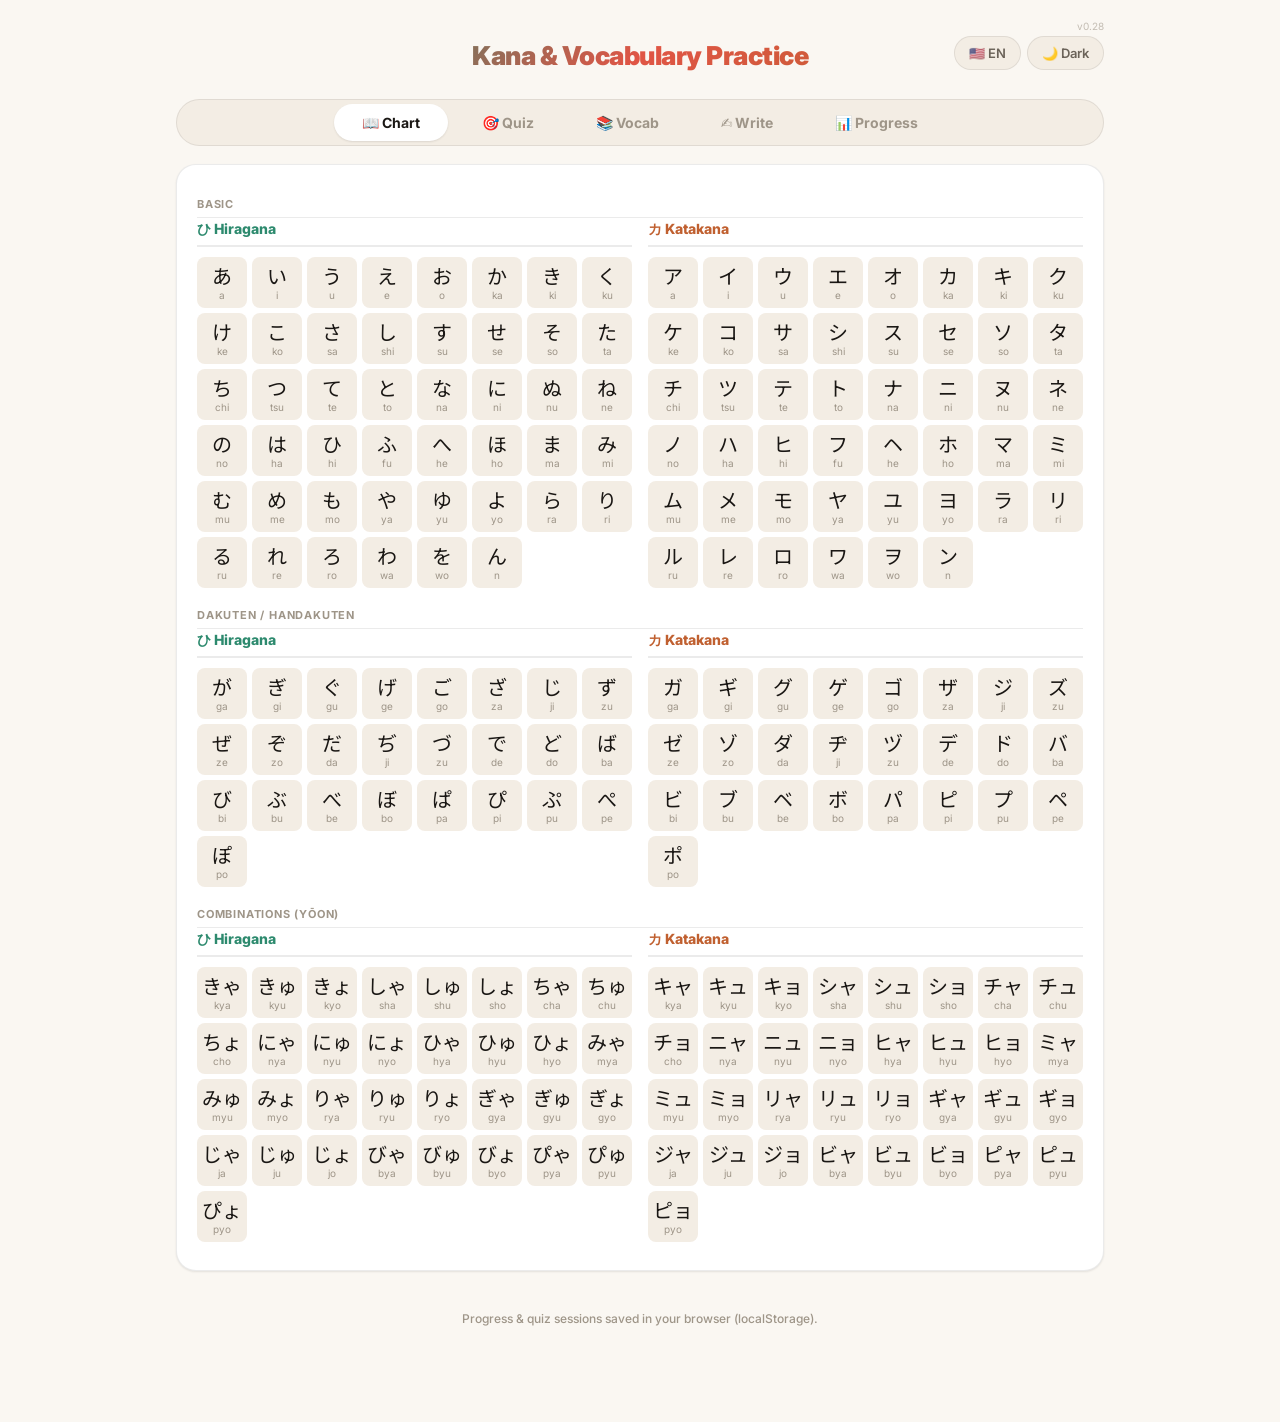
==== commit 6740fef7: "Add files via upload" ====
--- a/index.html
+++ b/index.html
@@ -3,351 +3,34 @@
 <head>
 <meta charset="UTF-8">
 <meta name="viewport" content="width=device-width, initial-scale=1.0">
-<title>Untitled</title>
-<meta name="description" content="Master Japanese Hiragana and Katakana with active recall quizzes and progress tracking.">
+<title>Kana & Vocabulary Practice</title>
+<meta name="description" content="Master Japanese Hiragana, Katakana, and core vocabulary with active recall quizzes and progress tracking.">
 <link rel="preconnect" href="https://fonts.googleapis.com">
 <link href="https://fonts.googleapis.com/css2?family=Inter:wght@400;500;600;700;800;900&family=Noto+Sans+JP:wght@400;500;700&display=swap" rel="stylesheet">
-<style>
-/* ===== TOKENS ===== */
-:root {
-  --bg: #faf7f2;
-  --bg2: #ffffff;
-  --bg3: #f3ede4;
-  --glass: rgba(255,255,255,0.72);
-  --ink: #1a1714;
-  --ink2: #6b6359;
-  --ink3: #9e9588;
-  --border: rgba(0,0,0,0.08);
-  --border2: rgba(0,0,0,0.14);
-  --hira: #2d8a6e;
-  --hira-bg: #e8f5ef;
-  --hira-glow: rgba(45,138,110,0.15);
-  --kata: #c06030;
-  --kata-bg: #fdf0e8;
-  --kata-glow: rgba(192,96,48,0.15);
-  --accent: #e05545;
-  --accent-bg: #fdeeed;
-  --good: #2d8a4e;
-  --good-bg: #e6f5ec;
-  --bad: #d44040;
-  --bad-bg: #fce8e8;
-  --warn: #c98a2f;
-  --shadow-s: 0 1px 3px rgba(0,0,0,0.04), 0 1px 2px rgba(0,0,0,0.06);
-  --shadow-m: 0 4px 16px rgba(0,0,0,0.06), 0 1px 4px rgba(0,0,0,0.04);
-  --shadow-l: 0 10px 40px rgba(0,0,0,0.08), 0 2px 8px rgba(0,0,0,0.04);
-  --r-s: 8px; --r-m: 14px; --r-l: 20px; --r-xl: 28px; --r-full: 999px;
-  --font: 'Inter', system-ui, sans-serif;
-  --font-jp: 'Noto Sans JP', sans-serif;
-  --ease: cubic-bezier(0.4,0,0.2,1);
-  --spring: cubic-bezier(0.34,1.56,0.64,1);
-}
-body.dark {
-  --bg: #0f0f13; --bg2: #1a1a22; --bg3: #242430;
-  --glass: rgba(26,26,34,0.82);
-  --ink: #eae6e0; --ink2: #9a9590; --ink3: #6b665f;
-  --border: rgba(255,255,255,0.06); --border2: rgba(255,255,255,0.12);
-  --hira: #3cc98e; --hira-bg: rgba(60,201,142,0.1); --hira-glow: rgba(60,201,142,0.12);
-  --kata: #e8884a; --kata-bg: rgba(232,136,74,0.1); --kata-glow: rgba(232,136,74,0.12);
-  --accent: #ff6b5a; --accent-bg: rgba(255,107,90,0.1);
-  --good: #4acc7a; --good-bg: rgba(74,204,122,0.1);
-  --bad: #f06060; --bad-bg: rgba(240,96,96,0.1);
-  --shadow-s: 0 1px 3px rgba(0,0,0,0.2);
-  --shadow-m: 0 4px 16px rgba(0,0,0,0.25);
-  --shadow-l: 0 10px 40px rgba(0,0,0,0.35);
-}
-
-/* ===== RESET ===== */
-*,*::before,*::after{box-sizing:border-box;margin:0;padding:0;}
-body{font-family:var(--font);background:var(--bg);color:var(--ink);min-height:100vh;
-  transition:background .3s var(--ease),color .3s var(--ease);-webkit-font-smoothing:antialiased;overflow-x:hidden;}
-
-/* ===== LAYOUT ===== */
-.wrap{max-width:960px;margin:0 auto;padding:16px 16px 80px;}
-
-/* ===== HEADER ===== */
-.hdr{text-align:center;padding:24px 0 8px;position:relative;}
-.hdr h1{font-size:28px;font-weight:900;letter-spacing:-.5px;
-  background:linear-gradient(135deg,var(--hira),var(--accent),var(--kata));
-  -webkit-background-clip:text;-webkit-text-fill-color:transparent;background-clip:text;}
-.hdr p{font-size:13px;color:var(--ink3);margin-top:4px;font-weight:500;}
-.theme-btn{position:absolute;right:0;top:24px;background:var(--bg3);border:1px solid var(--border);
-  border-radius:var(--r-full);padding:8px 16px;font-size:13px;font-weight:600;cursor:pointer;
-  color:var(--ink2);transition:all .15s var(--ease);font-family:var(--font);}
-.theme-btn:hover{background:var(--bg2);box-shadow:var(--shadow-s);transform:translateY(-1px);}
-
-/* ===== NAV ===== */
-.nav{display:flex;justify-content:center;gap:6px;margin:20px 0 18px;background:var(--bg3);
-  border-radius:var(--r-full);padding:4px;border:1px solid var(--border);}
-.nav-btn{padding:10px 28px;border-radius:var(--r-full);border:none;background:0;cursor:pointer;
-  font-size:14px;font-weight:700;color:var(--ink3);transition:all .15s var(--ease);font-family:var(--font);white-space:nowrap;}
-.nav-btn:hover{color:var(--ink);}
-.nav-btn.active{background:var(--bg2);color:var(--ink);box-shadow:var(--shadow-s);}
-
-/* ===== CARD ===== */
-.card{background:var(--bg2);border-radius:var(--r-l);padding:20px;border:1px solid var(--border);
-  box-shadow:var(--shadow-s);margin-bottom:14px;transition:box-shadow .3s var(--ease);}
-.card:hover{box-shadow:var(--shadow-m);}
-.card-title{font-size:15px;font-weight:800;margin-bottom:14px;display:flex;align-items:center;gap:8px;}
-.card-title .ico{font-size:18px;}
-
-/* ===== PANELS ===== */
-.panel{display:none;animation:fadeUp .25s ease;}
-.panel.active{display:block;}
-@keyframes fadeUp{from{opacity:0;transform:translateY(8px);}to{opacity:1;transform:translateY(0);}}
-
-/* ===== SCRIPT TOGGLE ===== */
-.script-toggle{display:flex;justify-content:center;gap:4px;margin-bottom:16px;background:var(--bg3);
-  border-radius:var(--r-full);padding:3px;border:1px solid var(--border);width:fit-content;margin-left:auto;margin-right:auto;}
-.script-btn{padding:9px 24px;border-radius:var(--r-full);border:none;background:0;cursor:pointer;
-  font-weight:700;font-size:13px;color:var(--ink3);transition:all .15s var(--ease);font-family:var(--font);}
-.script-btn:hover{color:var(--ink);}
-.script-btn.h-on{background:var(--hira);color:#fff;box-shadow:0 2px 8px var(--hira-glow);}
-.script-btn.k-on{background:var(--kata);color:#fff;box-shadow:0 2px 8px var(--kata-glow);}
-
-/* ===== TABLE ===== */
-.sec-label{font-size:11px;font-weight:700;text-transform:uppercase;letter-spacing:.8px;color:var(--ink3);
-  padding:12px 0 6px;border-bottom:1px solid var(--border);margin-bottom:2px;}
-.chart-dual{display:flex;gap:16px;flex-wrap:wrap;}
-.chart-col{flex:1;min-width:280px;}
-.chart-col-title{font-size:14px;font-weight:800;margin-bottom:10px;padding-bottom:6px;border-bottom:2px solid var(--border);}
-.chart-col.hira-col .chart-col-title{color:var(--hira);}
-.chart-col.kata-col .chart-col-title{color:var(--kata);}
-.chart-cells{display:flex;flex-wrap:wrap;gap:5px;margin-bottom:8px;}
-.kcell{background:var(--bg3);border-radius:var(--r-s);padding:6px 4px;text-align:center;min-width:50px;
-  cursor:pointer;transition:all .15s var(--ease);border:1px solid transparent;}
-.kcell:hover{background:var(--hira-bg);border-color:var(--hira);transform:translateY(-2px);box-shadow:var(--shadow-s);}
-.kata-col .kcell:hover{background:var(--kata-bg);border-color:var(--kata);}
-.kcell .ch{font-size:20px;line-height:1.2;font-family:var(--font-jp);}
-.kcell .rm{font-size:10px;color:var(--ink3);margin-top:1px;}
-
-/* ===== CHAR DETAIL MODAL ===== */
-.char-modal-overlay{position:fixed;inset:0;background:rgba(0,0,0,0.45);z-index:1000;display:flex;align-items:center;justify-content:center;
-  animation:fadeIn .2s ease;backdrop-filter:blur(4px);}
-@keyframes fadeIn{from{opacity:0;}to{opacity:1;}}
-.char-modal{background:var(--bg2);border-radius:var(--r-l);padding:28px;min-width:300px;max-width:400px;
-  box-shadow:var(--shadow-l);border:1px solid var(--border);animation:modalPop .3s var(--spring);position:relative;}
-@keyframes modalPop{from{opacity:0;transform:scale(0.9);}to{opacity:1;transform:scale(1);}}
-.char-modal-close{position:absolute;top:12px;right:14px;background:var(--bg3);border:1px solid var(--border);
-  border-radius:50%;width:30px;height:30px;cursor:pointer;font-size:14px;display:flex;align-items:center;
-  justify-content:center;color:var(--ink2);transition:all .15s var(--ease);font-family:var(--font);}
-.char-modal-close:hover{background:var(--bad-bg);color:var(--bad);}
-.char-modal-char{font-size:100px;font-family:var(--font-jp);text-align:center;line-height:1.1;margin-bottom:8px;}
-.char-modal-romaji{text-align:center;font-size:24px;font-weight:800;color:var(--hira);margin-bottom:16px;}
-.char-modal-romaji.kata-rm{color:var(--kata);}
-.char-modal-stroke{text-align:center;margin-bottom:12px;}
-.char-modal-stroke svg{background:var(--bg3);border-radius:var(--r-m);border:1px solid var(--border);}
-.char-modal-listen{display:flex;justify-content:center;}
-.char-modal-listen button{padding:8px 20px;border-radius:var(--r-full);border:none;background:var(--warn);
-  color:#fff;font-weight:700;font-size:14px;cursor:pointer;font-family:var(--font);transition:all .15s var(--ease);}
-.char-modal-listen button:hover{opacity:.9;transform:translateY(-1px);}
-
-/* ===== QUIZ SETUP ===== */
-.quiz-setup{animation:fadeUp .25s ease;}
-.qs-section{margin-bottom:16px;}
-.qs-section-title{font-size:14px;font-weight:800;margin-bottom:10px;display:flex;align-items:center;gap:8px;cursor:pointer;user-select:none;}
-.qs-section-title .dot{width:10px;height:10px;border-radius:50%;display:inline-block;}
-.qs-section-title .dot.h{background:var(--hira);}
-.qs-section-title .dot.k{background:var(--kata);}
-.qs-rows{display:flex;flex-wrap:wrap;gap:6px;}
-.qs-chip{display:flex;align-items:center;gap:6px;padding:8px 14px;border-radius:var(--r-m);
-  background:var(--bg3);border:1.5px solid var(--border);cursor:pointer;transition:all .15s var(--ease);user-select:none;}
-.qs-chip:hover{border-color:var(--border2);transform:translateY(-1px);}
-.qs-chip.sel{border-color:var(--hira);background:var(--hira-bg);}
-.qs-chip.sel.kata-chip{border-color:var(--kata);background:var(--kata-bg);}
-.qs-chip .qs-chars{font-family:var(--font-jp);font-size:14px;font-weight:500;}
-.qs-chip .qs-rm{font-size:10px;color:var(--ink3);margin-left:2px;}
-.qs-chip input[type=checkbox]{display:none;}
-.qs-chip .check-ico{width:16px;height:16px;border-radius:4px;border:2px solid var(--border2);
-  display:flex;align-items:center;justify-content:center;font-size:10px;color:#fff;transition:all .15s var(--ease);flex-shrink:0;}
-.qs-chip.sel .check-ico{background:var(--hira);border-color:var(--hira);}
-.qs-chip.sel.kata-chip .check-ico{background:var(--kata);border-color:var(--kata);}
-
-.qs-actions{display:flex;gap:8px;margin-bottom:10px;flex-wrap:wrap;}
-.qs-action{padding:5px 12px;border-radius:var(--r-s);border:1px solid var(--border);background:var(--bg3);
-  font-size:12px;font-weight:600;cursor:pointer;color:var(--ink2);font-family:var(--font);transition:all .15s var(--ease);}
-.qs-action:hover{background:var(--bg2);border-color:var(--border2);}
-
-.start-area{text-align:center;margin-top:18px;}
-.start-btn{padding:14px 48px;border-radius:var(--r-full);border:none;font-size:16px;font-weight:800;cursor:pointer;
-  color:#fff;background:linear-gradient(135deg,var(--hira),var(--accent));box-shadow:0 4px 20px rgba(224,85,69,0.25);
-  transition:all .2s var(--ease);font-family:var(--font);}
-.start-btn:hover{transform:translateY(-2px) scale(1.02);box-shadow:0 6px 28px rgba(224,85,69,0.35);}
-.start-btn:disabled{opacity:.4;cursor:not-allowed;transform:none;box-shadow:none;}
-.start-info{font-size:13px;color:var(--ink3);margin-top:8px;}
-
-/* ===== SAVED SESSION CARD ===== */
-.saved-card{background:var(--bg3);border-radius:var(--r-m);padding:14px 18px;margin-bottom:14px;
-  display:flex;align-items:center;justify-content:space-between;gap:12px;flex-wrap:wrap;border:1px solid var(--border);}
-.saved-info{flex:1;min-width:160px;}
-.saved-info .saved-title{font-weight:700;font-size:14px;margin-bottom:4px;}
-.saved-info .saved-detail{font-size:12px;color:var(--ink3);}
-.saved-progress{width:120px;}
-.saved-pbar{background:var(--border);border-radius:var(--r-full);height:8px;overflow:hidden;margin-bottom:4px;}
-.saved-pbar-fill{height:100%;border-radius:var(--r-full);background:linear-gradient(90deg,var(--hira),var(--accent));transition:width .3s ease;}
-.saved-pct{font-size:11px;color:var(--ink3);text-align:right;font-weight:600;}
-.saved-actions{display:flex;gap:6px;}
-.resume-btn{padding:8px 18px;border-radius:var(--r-full);border:none;font-size:13px;font-weight:700;
-  cursor:pointer;color:#fff;background:var(--hira);font-family:var(--font);transition:all .15s var(--ease);}
-.resume-btn:hover{opacity:.9;transform:translateY(-1px);}
-.delete-btn{padding:8px 12px;border-radius:var(--r-full);border:1px solid var(--border);font-size:13px;
-  cursor:pointer;color:var(--bad);background:var(--bg2);font-family:var(--font);transition:all .15s var(--ease);}
-.delete-btn:hover{background:var(--bad-bg);border-color:var(--bad);}
-
-/* ===== ACTIVE QUIZ ===== */
-.quiz-active{animation:fadeUp .25s ease;}
-.qa-top{display:flex;justify-content:space-between;align-items:center;margin-bottom:14px;flex-wrap:wrap;gap:8px;}
-.qa-stage{font-size:14px;font-weight:800;color:var(--hira);}
-.qa-exit{padding:7px 16px;border-radius:var(--r-full);border:1px solid var(--border);background:var(--bg3);
-  font-size:13px;font-weight:600;cursor:pointer;color:var(--ink2);font-family:var(--font);transition:all .15s var(--ease);}
-.qa-exit:hover{background:var(--bg2);border-color:var(--border2);}
-.qa-progress{margin-bottom:12px;}
-.qa-plabel{font-size:12px;font-weight:600;color:var(--ink3);margin-bottom:5px;display:flex;justify-content:space-between;}
-.qa-bar-out{background:var(--bg3);border-radius:var(--r-full);height:8px;overflow:hidden;border:1px solid var(--border);}
-.qa-bar-in{height:100%;border-radius:var(--r-full);background:linear-gradient(90deg,var(--hira),var(--accent));transition:width .3s ease;}
-.qa-toast{background:linear-gradient(135deg,var(--good),#2d8a6e);color:#fff;text-align:center;padding:12px 16px;
-  border-radius:var(--r-m);font-weight:700;font-size:14px;margin-bottom:12px;display:none;animation:slideD .3s ease;
-  box-shadow:0 4px 16px rgba(45,138,78,0.3);}
-@keyframes slideD{from{opacity:0;transform:translateY(-10px);}to{opacity:1;transform:translateY(0);}}
-.qa-score{display:flex;gap:20px;font-size:13px;color:var(--ink3);flex-wrap:wrap;font-weight:500;margin-bottom:14px;}
-.qa-score b{color:var(--ink);font-weight:800;}
-.qa-area{display:flex;flex-direction:column;align-items:center;gap:18px;padding:10px 0;}
-
-/* ===== QUIZ ELEMENTS ===== */
-.q-char{font-size:80px;font-family:var(--font-jp);background:var(--bg2);border-radius:var(--r-xl);
-  padding:20px 56px;box-shadow:var(--shadow-l);cursor:pointer;color:var(--ink);
-  transition:all .4s var(--spring);border:1px solid var(--border);user-select:none;}
-.q-char:hover{transform:scale(1.05);}
-.q-romaji{font-size:38px;font-weight:900;color:var(--hira);background:var(--bg2);border-radius:var(--r-xl);
-  padding:22px 56px;box-shadow:var(--shadow-l);border:1px solid var(--border);letter-spacing:1px;}
-.q-grid{display:grid;grid-template-columns:repeat(2,1fr);gap:10px;width:100%;max-width:420px;}
-.q-opt{padding:16px;border-radius:var(--r-m);background:var(--bg2);border:2px solid var(--border2);
-  font-size:20px;font-weight:700;cursor:pointer;text-align:center;color:var(--ink);
-  transition:all .15s var(--ease);font-family:var(--font);}
-.q-opt:hover{border-color:var(--hira);background:var(--hira-bg);transform:translateY(-2px);box-shadow:var(--shadow-s);}
-.q-opt.correct{background:var(--good);color:#fff;border-color:var(--good);animation:popIn .3s ease;}
-.q-opt.wrong{background:var(--bad);color:#fff;border-color:var(--bad);animation:shake .4s ease;}
-@keyframes popIn{0%{transform:scale(.95);}50%{transform:scale(1.05);}100%{transform:scale(1);}}
-@keyframes shake{0%,100%{transform:translateX(0);}20%{transform:translateX(-6px);}40%{transform:translateX(6px);}60%{transform:translateX(-4px);}80%{transform:translateX(4px);}}
-
-.q-input{font-size:22px;padding:12px 20px;border-radius:var(--r-m);border:2px solid var(--border2);
-  width:240px;text-align:center;background:var(--bg2);color:var(--ink);font-family:var(--font);font-weight:600;
-  transition:all .15s var(--ease);outline:none;}
-.q-input:focus{border-color:var(--hira);box-shadow:0 0 0 3px var(--hira-glow);}
-.q-input.correct{border-color:var(--good);box-shadow:0 0 0 3px rgba(45,138,78,0.15);}
-.q-input.wrong{border-color:var(--bad);box-shadow:0 0 0 3px rgba(212,64,64,0.15);}
-
-.btn{padding:10px 22px;border-radius:var(--r-m);border:none;font-weight:700;cursor:pointer;font-size:14px;
-  color:#fff;background:var(--hira);transition:all .15s var(--ease);font-family:var(--font);}
-.btn:hover{opacity:.9;transform:translateY(-1px);}
-.speak-btn{background:var(--warn);border:none;color:#fff;border-radius:50%;width:56px;height:56px;
-  font-size:24px;cursor:pointer;transition:all .15s var(--ease);box-shadow:var(--shadow-m);}
-.speak-btn:hover{transform:scale(1.08);}
-.feedback{min-height:24px;font-weight:700;font-size:15px;text-align:center;}
-.feedback.good{color:var(--good);} .feedback.bad{color:var(--bad);}
-
-/* ===== MATCHING ===== */
-.match-area{display:flex;gap:30px;justify-content:center;width:100%;flex-wrap:wrap;}
-.match-col{display:flex;flex-direction:column;gap:10px;min-width:120px;}
-.mchip{padding:14px;border-radius:var(--r-m);background:var(--bg2);box-shadow:var(--shadow-m);
-  text-align:center;font-size:22px;font-weight:700;cursor:grab;user-select:none;touch-action:none;
-  color:var(--ink);border:1.5px solid var(--border);transition:all .15s var(--ease);font-family:var(--font-jp);}
-.mchip:hover{box-shadow:var(--shadow-l);transform:translateY(-2px);}
-.mchip.matched{background:var(--good);color:#fff;opacity:.7;cursor:default;border-color:var(--good);}
-.dropzone{padding:14px;border-radius:var(--r-m);background:var(--bg3);text-align:center;font-size:18px;
-  font-weight:700;min-height:28px;border:2px dashed var(--ink3);color:var(--ink);transition:all .15s var(--ease);}
-.dropzone.hover{border-color:var(--accent);background:var(--accent-bg);}
-.dropzone.matched{background:var(--good);color:#fff;border-style:solid;border-color:var(--good);}
-.drag-ghost{position:fixed;pointer-events:none;z-index:999;padding:14px 20px;border-radius:var(--r-m);
-  background:var(--accent);color:#fff;font-size:22px;font-weight:700;opacity:.92;box-shadow:var(--shadow-l);font-family:var(--font-jp);}
-
-/* ===== TIMER ===== */
-.timerbar{width:100%;max-width:420px;height:5px;background:var(--bg3);border-radius:var(--r-full);overflow:hidden;}
-.timerbar-fill{height:100%;background:linear-gradient(90deg,var(--accent),var(--warn));width:100%;transition:width .1s linear;border-radius:var(--r-full);}
-
-/* ===== PROGRESS CHART ===== */
-.chart-split{display:flex;gap:20px;flex-wrap:wrap;}
-.chart-side{flex:1;min-width:260px;}
-.chart-side-title{font-size:14px;font-weight:800;margin-bottom:12px;display:flex;align-items:center;gap:6px;}
-.chart-side.hira .chart-side-title{color:var(--hira);}
-.chart-side.kata .chart-side-title{color:var(--kata);}
-.chart-row{display:flex;align-items:center;gap:8px;margin-bottom:6px;font-size:12px;font-weight:500;}
-.chart-row .lbl{width:72px;flex-shrink:0;color:var(--ink3);}
-.chart-bar-o{flex:1;background:var(--bg3);border-radius:var(--r-full);height:10px;overflow:hidden;border:1px solid var(--border);}
-.chart-bar-i{height:100%;border-radius:var(--r-full);transition:width .4s ease;}
-.chart-side.hira .chart-bar-i{background:linear-gradient(90deg,var(--hira),#3cc98e);}
-.chart-side.kata .chart-bar-i{background:linear-gradient(90deg,var(--kata),#e8884a);}
-.chart-row .pct{width:36px;text-align:right;color:var(--ink3);font-weight:600;}
-
-.stat-row{display:flex;justify-content:space-between;padding:10px 0;border-bottom:1px solid var(--border);font-size:14px;font-weight:500;}
-.stat-row:last-child{border-bottom:none;}
-.stat-row b{font-weight:800;}
-
-.weak-item{display:inline-flex;align-items:center;gap:4px;background:var(--bg3);border-radius:var(--r-s);
-  padding:5px 12px;margin:3px;font-size:14px;font-weight:600;border:1px solid var(--border);}
-.weak-item b{color:var(--bad);}
-
-/* ===== COMPLETED BADGE ===== */
-.stage-list{display:flex;flex-direction:column;gap:8px;margin-top:12px;}
-.stage-item{display:flex;align-items:center;gap:12px;padding:10px 14px;border-radius:var(--r-m);
-  background:var(--bg3);border:1px solid var(--border);font-size:13px;font-weight:600;transition:all .15s var(--ease);}
-.stage-item .s-num{width:28px;height:28px;border-radius:50%;display:flex;align-items:center;justify-content:center;
-  font-weight:800;font-size:12px;color:#fff;background:var(--ink3);flex-shrink:0;}
-.stage-item .s-num.done{background:var(--good);}
-.stage-item .s-num.current{background:var(--accent);}
-.stage-item .s-name{flex:1;color:var(--ink);}
-.stage-item .s-status{font-size:12px;color:var(--ink3);}
-.stage-item .s-status.done{color:var(--good);}
-.stage-item.clickable{cursor:pointer;}
-.stage-item.clickable:hover{background:var(--hira-bg);border-color:var(--hira);}
-
-.footer{text-align:center;color:var(--ink3);font-size:12px;margin-top:24px;padding:16px;font-weight:500;}
-
-/* ===== WRITE TAB ===== */
-.write-wrap{display:flex;flex-direction:column;align-items:center;gap:14px;}
-.write-btns{display:flex;gap:10px;flex-wrap:wrap;justify-content:center;}
-.write-canvas-wrap{position:relative;width:300px;height:300px;}
-.write-canvas-wrap svg.write-ghost{position:absolute;top:0;left:0;width:100%;height:100%;pointer-events:none;}
-.write-canvas-wrap canvas{position:absolute;top:0;left:0;width:100%;height:100%;cursor:crosshair;touch-action:none;
-  border-radius:var(--r-l);z-index:2;}
-.write-canvas-bg{width:300px;height:300px;background:var(--bg2);border-radius:var(--r-l);box-shadow:var(--shadow-l);
-  border:1px solid var(--border);position:relative;overflow:hidden;}
-.write-info{font-size:14px;color:var(--ink3);font-weight:500;text-align:center;}
-.write-stroke-count{font-size:13px;color:var(--ink3);font-weight:600;}
-.write-success{color:var(--good);font-weight:800;font-size:16px;animation:popIn .4s ease;}
-.write-hint{font-size:12px;color:var(--ink3);font-style:italic;}
-
-/* ===== RESPONSIVE ===== */
-@media(max-width:600px){
-  .nav{gap:2px;padding:3px;}
-  .nav-btn{padding:8px 14px;font-size:12px;}
-  .q-char{font-size:60px;padding:16px 36px;}
-  .q-romaji{font-size:28px;padding:16px 36px;}
-  .q-grid{max-width:100%;}
-  .chart-split{flex-direction:column;}
-  .chart-dual{flex-direction:column;}
-  .kcell{min-width:42px;padding:5px 3px;}
-  .kcell .ch{font-size:17px;}
-  .qs-chip{padding:6px 10px;}
-  .char-modal{min-width:auto;margin:16px;}
-  .char-modal-char{font-size:72px;}
-  .write-canvas-bg,.write-canvas-wrap{width:280px;height:280px;}
-  .theme-btn{padding:6px 10px;font-size:11px;}
-  #langToggle{right:75px;}
-}
-</style>
+<link rel="stylesheet" href="css/main.css">
+<link rel="stylesheet" href="css/layout.css">
+<link rel="stylesheet" href="css/chart.css">
+<link rel="stylesheet" href="css/modal.css">
+<link rel="stylesheet" href="css/quiz.css">
+<link rel="stylesheet" href="css/progress.css">
+<link rel="stylesheet" href="css/write.css">
 </head>
 <body>
 <div class="wrap">
 
 <header class="hdr">
-  <div style="position:absolute;top:4px;right:0;font-size:10px;color:var(--ink3);opacity:.6;">v0.26 Test</div>
-  <button class="theme-btn" id="langToggle" style="right:110px;">🇺🇸 EN</button>
-  <button class="theme-btn" id="themeToggle">🌙 Dark</button>
+  <div id="versionBadge" style="position:absolute;top:4px;right:0;font-size:10px;color:var(--ink3);opacity:.6;"></div>
+  <h1>Kana &amp; Vocabulary Practice</h1>
+  <div class="hdr-buttons">
+    <button class="theme-btn" id="langToggle">🇺🇸 EN</button>
+    <button class="theme-btn" id="themeToggle">🌙 Dark</button>
+  </div>
 </header>
 
 <nav class="nav">
   <button class="nav-btn active" data-tab="chart">📖 Chart</button>
   <button class="nav-btn" data-tab="quiz">🎯 Quiz</button>
+  <button class="nav-btn" data-tab="vocab">📚 Vocab</button>
   <button class="nav-btn" data-tab="write">✍️ Write</button>
   <button class="nav-btn" data-tab="progress">📊 Progress</button>
 </nav>
@@ -359,12 +42,16 @@
   </div>
 </div>
 
-<!-- ===== QUIZ ===== -->
+<!-- ===== QUIZ (Hiragana/Katakana characters) ===== -->
 <div class="panel" id="panel-quiz">
-  <!-- Setup view -->
   <div id="quizSetup" class="quiz-setup"></div>
-  <!-- Active quiz view -->
   <div id="quizActive" class="quiz-active" style="display:none;"></div>
+</div>
+
+<!-- ===== VOCAB (word practice, powered by a local list + Jotoba API) ===== -->
+<div class="panel" id="panel-vocab">
+  <div id="vocabSetup" class="quiz-setup"></div>
+  <div id="vocabActive" class="quiz-active" style="display:none;"></div>
 </div>
 
 <!-- ===== WRITE ===== -->
@@ -393,10 +80,15 @@
 <!-- ===== PROGRESS ===== -->
 <div class="panel" id="panel-progress">
   <div class="card">
-    <div class="card-title"><span class="ico">📊</span> Overview</div>
+    <div class="card-title"><span class="ico">📊</span> Overview — Kana</div>
     <div class="stat-row"><span>Overall accuracy</span><b id="pAccuracy">-</b></div>
     <div class="stat-row"><span>Characters practiced</span><b id="pSeenCount">-</b></div>
     <div class="stat-row"><span>Total questions answered</span><b id="pTotalQ">-</b></div>
+  </div>
+  <div class="card">
+    <div class="card-title"><span class="ico">📚</span> Overview — Vocabulary</div>
+    <div class="stat-row"><span>Overall accuracy</span><b id="pVocabAccuracy">-</b></div>
+    <div class="stat-row"><span>Words practiced</span><b id="pVocabSeenCount">-</b></div>
   </div>
   <div class="card">
     <div class="card-title"><span class="ico">📈</span> Accuracy by Row</div>
@@ -417,1527 +109,70 @@
 <footer class="footer">Progress & quiz sessions saved in your browser (localStorage).</footer>
 </div>
 
-<script>
-/* ================================================================
-   DATA
-   ================================================================ */
-const HIRA = {
-  basic: [
-    {label:"a",chars:[["あ","a"],["い","i"],["う","u"],["え","e"],["お","o"]]},
-    {label:"ka",chars:[["か","ka"],["き","ki"],["く","ku"],["け","ke"],["こ","ko"]]},
-    {label:"sa",chars:[["さ","sa"],["し","shi"],["す","su"],["せ","se"],["そ","so"]]},
-    {label:"ta",chars:[["た","ta"],["ち","chi"],["つ","tsu"],["て","te"],["と","to"]]},
-    {label:"na",chars:[["な","na"],["に","ni"],["ぬ","nu"],["ね","ne"],["の","no"]]},
-    {label:"ha",chars:[["は","ha"],["ひ","hi"],["ふ","fu"],["へ","he"],["ほ","ho"]]},
-    {label:"ma",chars:[["ま","ma"],["み","mi"],["む","mu"],["め","me"],["も","mo"]]},
-    {label:"ya",chars:[["や","ya"],["ゆ","yu"],["よ","yo"]]},
-    {label:"ra",chars:[["ら","ra"],["り","ri"],["る","ru"],["れ","re"],["ろ","ro"]]},
-    {label:"wa",chars:[["わ","wa"],["を","wo"],["ん","n"]]},
-  ],
-  dakuten: [
-    {label:"ga",chars:[["が","ga"],["ぎ","gi"],["ぐ","gu"],["げ","ge"],["ご","go"]]},
-    {label:"za",chars:[["ざ","za"],["じ","ji"],["ず","zu"],["ぜ","ze"],["ぞ","zo"]]},
-    {label:"da",chars:[["だ","da"],["ぢ","ji"],["づ","zu"],["で","de"],["ど","do"]]},
-    {label:"ba",chars:[["ば","ba"],["び","bi"],["ぶ","bu"],["べ","be"],["ぼ","bo"]]},
-    {label:"pa",chars:[["ぱ","pa"],["ぴ","pi"],["ぷ","pu"],["ぺ","pe"],["ぽ","po"]]},
-  ],
-  combo: [
-    {label:"kya",chars:[["きゃ","kya"],["きゅ","kyu"],["きょ","kyo"]]},
-    {label:"sha",chars:[["しゃ","sha"],["しゅ","shu"],["しょ","sho"]]},
-    {label:"cha",chars:[["ちゃ","cha"],["ちゅ","chu"],["ちょ","cho"]]},
-    {label:"nya",chars:[["にゃ","nya"],["にゅ","nyu"],["にょ","nyo"]]},
-    {label:"hya",chars:[["ひゃ","hya"],["ひゅ","hyu"],["ひょ","hyo"]]},
-    {label:"mya",chars:[["みゃ","mya"],["みゅ","myu"],["みょ","myo"]]},
-    {label:"rya",chars:[["りゃ","rya"],["りゅ","ryu"],["りょ","ryo"]]},
-    {label:"gya",chars:[["ぎゃ","gya"],["ぎゅ","gyu"],["ぎょ","gyo"]]},
-    {label:"ja",chars:[["じゃ","ja"],["じゅ","ju"],["じょ","jo"]]},
-    {label:"bya",chars:[["びゃ","bya"],["びゅ","byu"],["びょ","byo"]]},
-    {label:"pya",chars:[["ぴゃ","pya"],["ぴゅ","pyu"],["ぴょ","pyo"]]},
-  ]
-};
-const KATA = {
-  basic: [
-    {label:"a",chars:[["ア","a"],["イ","i"],["ウ","u"],["エ","e"],["オ","o"]]},
-    {label:"ka",chars:[["カ","ka"],["キ","ki"],["ク","ku"],["ケ","ke"],["コ","ko"]]},
-    {label:"sa",chars:[["サ","sa"],["シ","shi"],["ス","su"],["セ","se"],["ソ","so"]]},
-    {label:"ta",chars:[["タ","ta"],["チ","chi"],["ツ","tsu"],["テ","te"],["ト","to"]]},
-    {label:"na",chars:[["ナ","na"],["ニ","ni"],["ヌ","nu"],["ネ","ne"],["ノ","no"]]},
-    {label:"ha",chars:[["ハ","ha"],["ヒ","hi"],["フ","fu"],["ヘ","he"],["ホ","ho"]]},
-    {label:"ma",chars:[["マ","ma"],["ミ","mi"],["ム","mu"],["メ","me"],["モ","mo"]]},
-    {label:"ya",chars:[["ヤ","ya"],["ユ","yu"],["ヨ","yo"]]},
-    {label:"ra",chars:[["ラ","ra"],["リ","ri"],["ル","ru"],["レ","re"],["ロ","ro"]]},
-    {label:"wa",chars:[["ワ","wa"],["ヲ","wo"],["ン","n"]]},
-  ],
-  dakuten: [
-    {label:"ga",chars:[["ガ","ga"],["ギ","gi"],["グ","gu"],["ゲ","ge"],["ゴ","go"]]},
-    {label:"za",chars:[["ザ","za"],["ジ","ji"],["ズ","zu"],["ゼ","ze"],["ゾ","zo"]]},
-    {label:"da",chars:[["ダ","da"],["ヂ","ji"],["ヅ","zu"],["デ","de"],["ド","do"]]},
-    {label:"ba",chars:[["バ","ba"],["ビ","bi"],["ブ","bu"],["ベ","be"],["ボ","bo"]]},
-    {label:"pa",chars:[["パ","pa"],["ピ","pi"],["プ","pu"],["ペ","pe"],["ポ","po"]]},
-  ],
-  combo: [
-    {label:"kya",chars:[["キャ","kya"],["キュ","kyu"],["キョ","kyo"]]},
-    {label:"sha",chars:[["シャ","sha"],["シュ","shu"],["ショ","sho"]]},
-    {label:"cha",chars:[["チャ","cha"],["チュ","chu"],["チョ","cho"]]},
-    {label:"nya",chars:[["ニャ","nya"],["ニュ","nyu"],["ニョ","nyo"]]},
-    {label:"hya",chars:[["ヒャ","hya"],["ヒュ","hyu"],["ヒョ","hyo"]]},
-    {label:"mya",chars:[["ミャ","mya"],["ミュ","myu"],["ミョ","myo"]]},
-    {label:"rya",chars:[["リャ","rya"],["リュ","ryu"],["リョ","ryo"]]},
-    {label:"gya",chars:[["ギャ","gya"],["ギュ","gyu"],["ギョ","gyo"]]},
-    {label:"ja",chars:[["ジャ","ja"],["ジュ","ju"],["ジョ","jo"]]},
-    {label:"bya",chars:[["ビャ","bya"],["ビュ","byu"],["ビョ","byo"]]},
-    {label:"pya",chars:[["ピャ","pya"],["ピュ","pyu"],["ピョ","pyo"]]},
-  ]
-};
+<!-- ================================================================
+     SCRIPTS — plain classic scripts (no bundler), loaded in
+     dependency order. Everything shares the global scope on purpose,
+     matching the rest of this small single-page app.
+     ================================================================ -->
 
-function allRows(script){
-  const d = script==="hiragana"? HIRA : KATA;
-  return [...d.basic,...d.dakuten,...d.combo];
-}
-function allCharsFlat(script){
-  return allRows(script).flatMap(r=>r.chars.map(([ch,rm])=>({ch,rm})));
-}
-const ALL_KANA = [...allCharsFlat("hiragana"),...allCharsFlat("katakana")];
+<!-- data -->
+<script src="js/data/hiragana.js"></script>
+<script src="js/data/katakana.js"></script>
+<script src="js/data/jlpt.js"></script>
+<script src="js/data/categories.js"></script>
+<script src="js/data/vocabulary.js"></script>
 
-/* ================================================================
-   LANGUAGE
-   ================================================================ */
-const LANG={
-  en:{chart:'📖 Chart',quiz:'🎯 Quiz',write:'✍️ Write',progress:'📊 Progress',
-    newQuiz:'New Quiz',savedSessions:'Saved Sessions',start:'🚀 Start Quiz',selectAll:'Select all',clear:'Clear',
-    resume:'▶ Resume',redo:'🔄 Redo',correct:'Correct! 🎉',wrong:'Wrong!',complete:'Complete!',
-    overview:'Overview',accuracy:'Overall accuracy',charsPracticed:'Characters practiced',
-    totalQ:'Total questions answered',accuracyByRow:'Accuracy by Row',confused:'Characters you confuse',
-    resetAll:'🗑 Reset all progress',strokePractice:'Stroke Order Practice',tryAgain:'Try again',
-    wellDone:'Well done!',noData:'No data yet. Take a quiz first.',
-    charsSelected:'characters selected',selectAtLeast:'Select at least one row to begin.',
-    loading:'Loading...',listen:'🔊 Listen',replay:'🔄 Replay',newChar:'🔀 New',clearBtn:'🧹 Clear',
-    hint:'💡 Hint',stroke:'Stroke',allComplete:'All Stages Complete!',stageComplete:'complete!',
-    completed:'Completed',inProgress:'In progress',locked:'Locked',replaying:'Replaying',
-    returnTo:'↩ Return to current stage',exit:'✕ Exit',score:'Score',streak:'Streak',
-    question:'Question',stage:'Stage',traceChar:'trace the character',writeQ:'Write the character shown',
-    failedWrite:'See the correct strokes',basic:'Basic',dakuten:'Dakuten / Handakuten',combo:'Combinations (Yōon)'},
-  th:{chart:'📖 ตาราง',quiz:'🎯 แบบทดสอบ',write:'✍️ ฝึกเขียน',progress:'📊 ความก้าวหน้า',
-    newQuiz:'แบบทดสอบใหม่',savedSessions:'เซสชันที่บันทึก',start:'🚀 เริ่มทำ',selectAll:'เลือกทั้งหมด',clear:'ล้าง',
-    resume:'▶ ทำต่อ',redo:'🔄 ทำใหม่',correct:'ถูกต้อง! 🎉',wrong:'ผิด!',complete:'สำเร็จ!',
-    overview:'ภาพรวม',accuracy:'ความแม่นยำโดยรวม',charsPracticed:'ตัวอักษรที่ฝึก',
-    totalQ:'คำถามทั้งหมดที่ตอบ',accuracyByRow:'ความแม่นยำแต่ละแถว',confused:'ตัวอักษรที่สับสน',
-    resetAll:'🗑 รีเซ็ตทั้งหมด',strokePractice:'ฝึกลำดับขีด',tryAgain:'ลองอีกครั้ง',
-    wellDone:'เก่งมาก!',noData:'ยังไม่มีข้อมูล ทำแบบทดสอบก่อน',
-    charsSelected:'ตัวอักษรที่เลือก',selectAtLeast:'เลือกอย่างน้อย 1 แถวเพื่อเริ่ม',
-    loading:'กำลังโหลด...',listen:'🔊 ฟัง',replay:'🔄 เล่นซ้ำ',newChar:'🔀 ใหม่',clearBtn:'🧹 ล้าง',
-    hint:'💡 คำใบ้',stroke:'ขีดที่',allComplete:'ทำครบทุกด่านแล้ว!',stageComplete:'เสร็จแล้ว!',
-    completed:'เสร็จแล้ว',inProgress:'กำลังทำ',locked:'ล็อค',replaying:'กำลังเล่นซ้ำ',
-    returnTo:'↩ กลับไปด่านปัจจุบัน',exit:'✕ ออก',score:'คะแนน',streak:'ต่อเนื่อง',
-    question:'คำถาม',stage:'ด่าน',traceChar:'ลากตามตัวอักษร',writeQ:'เขียนตัวอักษรที่แสดง',
-    failedWrite:'ดูขีดที่ถูกต้อง',basic:'พื้นฐาน',dakuten:'ทากุเท็น / ฮันดากุเท็น',combo:'ตัวผสม (โยอง)'}
-};
-let lang=localStorage.getItem('kp-lang')||'en';
-function t(key){return LANG[lang]?.[key]||LANG.en[key]||key;}
-const langBtn=document.getElementById('langToggle');
-function updLang(){langBtn.textContent=lang==='en'?'🇺🇸 EN':'🇹🇭 TH';}
-updLang();
-langBtn.onclick=()=>{lang=lang==='en'?'th':'en';localStorage.setItem('kp-lang',lang);updLang();
-  // Update nav tabs
-  document.querySelectorAll('.nav-btn').forEach(b=>{
-    const tab=b.dataset.tab;
-    if(LANG[lang][tab])b.textContent=LANG[lang][tab];
-  });
-  renderChart();if(document.getElementById('panel-quiz').classList.contains('active'))renderQuizSetup();
-};
-// Init nav labels
-function initNavLabels(){document.querySelectorAll('.nav-btn').forEach(b=>{const tab=b.dataset.tab;if(LANG[lang][tab])b.textContent=LANG[lang][tab];});}
+<!-- core -->
+<script src="js/core/constants.js"></script>
+<script src="js/core/utils.js"></script>
+<script src="js/core/language.js"></script>
+<script src="js/core/theme.js"></script>
+<script src="js/core/tts.js"></script>
+<script src="js/core/storage.js"></script>
 
-/* ================================================================
-   THEME
-   ================================================================ */
-const themeBtn=document.getElementById("themeToggle");
-let dark=localStorage.getItem("kana-dark")==="1";
-if(dark)document.body.classList.add("dark");
-updTheme();
-themeBtn.onclick=()=>{dark=!dark;document.body.classList.toggle("dark",dark);localStorage.setItem("kana-dark",dark?"1":"0");updTheme();};
-function updTheme(){themeBtn.textContent=dark?"☀️ Light":"🌙 Dark";}
+<!-- api -->
+<script src="js/api/cache.js"></script>
+<script src="js/api/dictionary.js"></script>
+<script src="js/api/vocabulary.js"></script>
+<script src="js/api/jlptVocabApi.js"></script>
 
-/* ================================================================
-   TABS
-   ================================================================ */
-document.querySelectorAll(".nav-btn").forEach(t=>{
-  t.onclick=()=>{
-    document.querySelectorAll(".nav-btn").forEach(x=>x.classList.remove("active"));
-    document.querySelectorAll(".panel").forEach(x=>x.classList.remove("active"));
-    t.classList.add("active");
-    document.getElementById("panel-"+t.dataset.tab).classList.add("active");
-    if(t.dataset.tab==="progress")refreshProgress();
-    if(t.dataset.tab==="quiz")renderQuizSetup();
-  };
-});
+<!-- components -->
+<script src="js/components/toast.js"></script>
+<script src="js/components/progressBar.js"></script>
+<script src="js/components/button.js"></script>
+<script src="js/components/timer.js"></script>
+<script src="js/components/dialog.js"></script>
 
-/* ================================================================
-   TTS — browser's built-in Japanese voice (prefers Google's, if present)
-   ================================================================
-   No settings needed: this just asks the browser for its Japanese
-   voices and prefers one made by Google (e.g. "Google 日本語" on
-   Chrome/Android), falling back to whatever Japanese voice is
-   available on the device.
-   ================================================================ */
-let _jaVoice=null;
-let _voicesLoaded=false;
+<!-- quiz engine (kana) -->
+<script src="js/quiz/weighted.js"></script>
+<script src="js/quiz/review.js"></script>
+<script src="js/quiz/setup.js"></script>
+<script src="js/quiz/session.js"></script>
+<script src="js/quiz/progress.js"></script>
+<script src="js/quiz/engine.js"></script>
 
-function loadJaVoice(){
-  const voices=speechSynthesis.getVoices();
-  if(!voices.length)return;
-  _voicesLoaded=true;
-  const jaVoices=voices.filter(v=>v.lang&&v.lang.startsWith('ja'));
-  _jaVoice=jaVoices.find(v=>/google/i.test(v.name))||jaVoices[0]||null;
-}
-if(speechSynthesis.onvoiceschanged!==undefined) speechSynthesis.onvoiceschanged=loadJaVoice;
-loadJaVoice();
+<!-- stages -->
+<script src="js/stages/read.js"></script>
+<script src="js/stages/recall.js"></script>
+<script src="js/stages/typing.js"></script>
+<script src="js/stages/listening.js"></script>
+<script src="js/stages/matching.js"></script>
+<script src="js/stages/writing.js"></script>
+<script src="js/stages/vocabulary.js"></script>
+<script src="js/stages/sentence.js"></script>
+<script src="js/stages/grammar.js"></script>
 
-function speak(t){
-  try{
-    speechSynthesis.cancel();
-    if(!_voicesLoaded)loadJaVoice();
-    const u=new SpeechSynthesisUtterance(t);
-    u.lang='ja-JP'; u.rate=0.85;
-    if(_jaVoice) u.voice=_jaVoice;
-    speechSynthesis.speak(u);
-  }catch(e){}
-}
+<!-- ui -->
+<script src="js/ui/chart.js"></script>
+<script src="js/ui/modal.js"></script>
+<script src="js/ui/progress.js"></script>
+<script src="js/ui/write.js"></script>
+<script src="js/ui/navigation.js"></script>
 
-/* ================================================================
-   CHART (read-only, side-by-side Hiragana & Katakana)
-   ================================================================ */
-function renderChart(){
-  const area=document.getElementById("chartArea");
-  area.innerHTML="";
-  const sections=[["Basic","basic"],["Dakuten / Handakuten","dakuten"],["Combinations (Yōon)","combo"]];
-  sections.forEach(([title,key])=>{
-    const lbl=document.createElement("div");lbl.className="sec-label";lbl.textContent=title;area.appendChild(lbl);
-    const dual=document.createElement("div");dual.className="chart-dual";
-    // Hiragana column
-    const colH=document.createElement("div");colH.className="chart-col hira-col";
-    const thH=document.createElement("div");thH.className="chart-col-title";thH.textContent="ひ Hiragana";colH.appendChild(thH);
-    const cellsH=document.createElement("div");cellsH.className="chart-cells";
-    HIRA[key].forEach(row=>{
-      row.chars.forEach(([ch,rm])=>{
-        const c=document.createElement("div");c.className="kcell";
-        c.innerHTML=`<div class="ch">${ch}</div><div class="rm">${rm}</div>`;
-        c.onclick=()=>showCharDetail(ch,rm,"hiragana");
-        cellsH.appendChild(c);
-      });
-    });
-    colH.appendChild(cellsH);
-    // Katakana column
-    const colK=document.createElement("div");colK.className="chart-col kata-col";
-    const thK=document.createElement("div");thK.className="chart-col-title";thK.textContent="カ Katakana";colK.appendChild(thK);
-    const cellsK=document.createElement("div");cellsK.className="chart-cells";
-    KATA[key].forEach(row=>{
-      row.chars.forEach(([ch,rm])=>{
-        const c=document.createElement("div");c.className="kcell";
-        c.innerHTML=`<div class="ch">${ch}</div><div class="rm">${rm}</div>`;
-        c.onclick=()=>showCharDetail(ch,rm,"katakana");
-        cellsK.appendChild(c);
-      });
-    });
-    colK.appendChild(cellsK);
-    dual.appendChild(colH);dual.appendChild(colK);
-    area.appendChild(dual);
-  });
-}
+<!-- router (after all render functions it calls are defined) -->
+<script src="js/core/router.js"></script>
 
-/* ===== Character Detail Modal with KanjiVG stroke order ===== */
-const _svgCache={};
-
-function showCharDetail(ch,rm,script){
-  // Remove existing modal
-  const existing=document.querySelector('.char-modal-overlay');
-  if(existing)existing.remove();
-
-  const overlay=document.createElement('div');
-  overlay.className='char-modal-overlay';
-  overlay.onclick=e=>{if(e.target===overlay)overlay.remove();};
-
-  const modal=document.createElement('div');
-  modal.className='char-modal';
-
-  // Close button
-  const closeBtn=document.createElement('button');
-  closeBtn.className='char-modal-close';closeBtn.textContent='✕';
-  closeBtn.onclick=()=>overlay.remove();
-  modal.appendChild(closeBtn);
-
-  // Character
-  const charDiv=document.createElement('div');
-  charDiv.className='char-modal-char';charDiv.textContent=ch;
-  modal.appendChild(charDiv);
-
-  // Romaji
-  const rmDiv=document.createElement('div');
-  rmDiv.className='char-modal-romaji'+(script==='katakana'?' kata-rm':'');
-  rmDiv.textContent=rm;
-  modal.appendChild(rmDiv);
-
-  // Stroke order container
-  const strokeDiv=document.createElement('div');
-  strokeDiv.className='char-modal-stroke';
-  strokeDiv.id='strokeContainer';
-  strokeDiv.innerHTML='<div style="color:var(--ink3);font-size:13px;padding:20px;">Loading stroke order...</div>';
-  modal.appendChild(strokeDiv);
-
-  // Replay button
-  const replayDiv=document.createElement('div');
-  replayDiv.style.cssText='text-align:center;margin-bottom:12px;';
-  const replayBtn=document.createElement('button');
-  replayBtn.className='btn';replayBtn.style.cssText='background:var(--ink3);font-size:12px;padding:6px 16px;';
-  replayBtn.textContent='🔄 Replay';
-  replayBtn.onclick=()=>loadAndAnimateStrokes(ch,strokeDiv);
-  replayDiv.appendChild(replayBtn);
-  modal.appendChild(replayDiv);
-
-  // Listen button
-  const listenDiv=document.createElement('div');
-  listenDiv.className='char-modal-listen';
-  const listenBtn=document.createElement('button');
-  listenBtn.textContent='🔊 Listen';
-  listenBtn.onclick=()=>speak(ch);
-  listenDiv.appendChild(listenBtn);
-  modal.appendChild(listenDiv);
-
-  overlay.appendChild(modal);
-  document.body.appendChild(overlay);
-
-  // Load strokes from KanjiVG
-  loadAndAnimateStrokes(ch,strokeDiv);
-
-  // Auto-speak
-  speak(ch);
-
-  // Close on Escape
-  function onKey(e){if(e.key==='Escape'){overlay.remove();document.removeEventListener('keydown',onKey);}}
-  document.addEventListener('keydown',onKey);
-}
-
-async function fetchCharSvgPaths(ch){
-  const code=ch.codePointAt(0).toString(16).padStart(5,'0');
-  const url=`https://raw.githubusercontent.com/KanjiVG/kanjivg/master/kanji/${code}.svg`;
-  let svgText;
-  if(_svgCache[code]){svgText=_svgCache[code];}
-  else{const resp=await fetch(url);if(!resp.ok)throw new Error('Not found');svgText=await resp.text();_svgCache[code]=svgText;}
-  const parser=new DOMParser();
-  const doc=parser.parseFromString(svgText,'image/svg+xml');
-  return {paths:doc.querySelectorAll('path[id*="-s"]'),nums:doc.querySelectorAll('g[id*="StrokeNumbers"] text'),
-    vb:doc.querySelector('svg')?.getAttribute('viewBox')||'0 0 109 109'};
-}
-
-function buildStrokeSVG(paths,nums,vb,strokeColor,ghostColor,numColor,width){
-  let h=`<svg xmlns="http://www.w3.org/2000/svg" viewBox="${vb}" width="${width}" height="${width}" style="display:block;margin:0 auto;">`;
-  paths.forEach(p=>{h+=`<path d="${p.getAttribute('d')}" fill="none" stroke="${ghostColor}" stroke-width="4" stroke-linecap="round" stroke-linejoin="round"/>`;});
-  paths.forEach((p,i)=>{h+=`<path class="stroke-anim" data-idx="${i}" d="${p.getAttribute('d')}" fill="none" stroke="${strokeColor}" stroke-width="4" stroke-linecap="round" stroke-linejoin="round" style="opacity:0;"/>`;});
-  nums.forEach(tn=>{h+=`<text transform="${tn.getAttribute('transform')||''}" font-size="8" fill="${numColor}" font-weight="700" font-family="var(--font)">${tn.textContent}</text>`;});
-  h+=`</svg>`;return h;
-}
-
-async function loadAndAnimateStrokes(ch,container){
-  const strokeColor=getComputedStyle(document.body).getPropertyValue('--hira').trim()||'#2d8a6e';
-  const ghostColor=getComputedStyle(document.body).getPropertyValue('--border2').trim()||'rgba(0,0,0,0.12)';
-  const numColor=getComputedStyle(document.body).getPropertyValue('--accent').trim()||'#e05545';
-
-  try{
-    const chars=[...ch]; // split into individual chars
-    const svgWidth=chars.length>1?140:200;
-    let html='<div style="display:flex;gap:12px;justify-content:center;flex-wrap:wrap;">';
-
-    for(const c of chars){
-      const {paths,nums,vb}=await fetchCharSvgPaths(c);
-      if(!paths.length)continue;
-      html+=`<div style="text-align:center;"><div class="stroke-char-block">${buildStrokeSVG(paths,nums,vb,strokeColor,ghostColor,numColor,svgWidth)}</div>`;
-      if(chars.length>1) html+=`<div style="font-family:var(--font-jp);font-size:18px;margin-top:4px;color:var(--ink);">${c}</div>`;
-      html+=`</div>`;
-    }
-    html+='</div>';
-    container.innerHTML=html;
-
-    // Animate all blocks sequentially
-    const blocks=container.querySelectorAll('.stroke-char-block');
-    animateBlocksSequentially(blocks,0);
-
-  } catch(e){
-    container.innerHTML=`<div style="text-align:center;padding:16px;">
-      <div style="font-family:var(--font-jp);font-size:120px;color:var(--ink);line-height:1;">${ch}</div>
-      <div style="color:var(--ink3);font-size:12px;margin-top:8px;">Stroke order data unavailable</div>
-    </div>`;
-  }
-}
-
-function animateBlocksSequentially(blocks,idx){
-  if(idx>=blocks.length){
-    // Loop: restart after 2 seconds
-    setTimeout(()=>{
-      blocks.forEach(b=>{b.querySelectorAll('.stroke-anim').forEach(p=>{p.style.opacity='0';p.style.strokeDashoffset=p.style.strokeDasharray;});});
-      animateBlocksSequentially(blocks,0);
-    },2000);
-    return;
-  }
-  const paths=blocks[idx].querySelectorAll('.stroke-anim');
-  animateStrokePaths(paths,0,()=>animateBlocksSequentially(blocks,idx+1));
-}
-
-function animateStrokePaths(paths,index,onComplete){
-  if(index>=paths.length){if(onComplete)onComplete();return;}
-  const path=paths[index];
-  const length=path.getTotalLength();
-
-  // Reset before animating
-  path.style.opacity='1';
-  path.style.strokeDasharray=length+'px';
-  path.style.strokeDashoffset=length+'px';
-  path.style.strokeWidth='4.5';
-
-  const duration=350+Math.min(length*1.8,500);
-  const start=performance.now();
-
-  function tick(now){
-    const elapsed=now-start;
-    const progress=Math.min(elapsed/duration,1);
-    // Smooth ease-in-out curve
-    const eased=progress<0.5?4*progress*progress*progress:1-Math.pow(-2*progress+2,3)/2;
-    path.style.strokeDashoffset=(length*(1-eased))+'px';
-
-    if(progress<1){
-      requestAnimationFrame(tick);
-    } else {
-      path.style.strokeDashoffset='0';
-      path.style.strokeWidth='4';
-      // Next stroke after small delay
-      setTimeout(()=>animateStrokePaths(paths,index+1,onComplete),120);
-    }
-  }
-  requestAnimationFrame(tick);
-}
-
-renderChart();
-
-/* ================================================================
-   STORAGE
-   ================================================================ */
-let stats={};   // {char: {seen, correct}}
-let confusion={};// {char: {wrongChar: count}}
-let sessions=[]; // saved quiz sessions
-
-function loadStorage(){
-  try{stats=JSON.parse(localStorage.getItem("kp-stats")||"{}");}catch(e){stats={};}
-  try{confusion=JSON.parse(localStorage.getItem("kp-confusion")||"{}");}catch(e){confusion={};}
-  try{sessions=JSON.parse(localStorage.getItem("kp-sessions")||"[]");}catch(e){sessions=[];}
-}
-function saveStats(){localStorage.setItem("kp-stats",JSON.stringify(stats));}
-function saveConfusion(){localStorage.setItem("kp-confusion",JSON.stringify(confusion));}
-function saveSessions(){localStorage.setItem("kp-sessions",JSON.stringify(sessions));}
-
-function recordResult(ch,correct){
-  if(!stats[ch])stats[ch]={seen:0,correct:0};
-  stats[ch].seen++;
-  if(correct)stats[ch].correct++;
-  saveStats();
-}
-function recordConfuse(correctCh,pickedCh){
-  if(correctCh===pickedCh)return;
-  if(!confusion[correctCh])confusion[correctCh]={};
-  confusion[correctCh][pickedCh]=(confusion[correctCh][pickedCh]||0)+1;
-  saveConfusion();
-}
-function confuseWeight(ch){
-  const m=confusion[ch];if(!m)return 0;
-  return Object.values(m).reduce((a,b)=>a+b,0);
-}
-function weightOf(k){
-  const st=stats[k.ch];
-  let w;
-  if(!st||st.seen===0)w=3;
-  else{const acc=st.correct/st.seen;w=(acc>=.9&&st.seen>=4)?.4:(1-acc)*4+.6;}
-  w+=confuseWeight(k.ch)*.8;
-  return w;
-}
-function weightedPick(pool){
-  const ws=pool.map(weightOf);const tot=ws.reduce((a,b)=>a+b,0);
-  let r=Math.random()*tot;
-  for(let i=0;i<pool.length;i++){r-=ws[i];if(r<=0)return pool[i];}
-  return pool[pool.length-1];
-}
-function shuffleArr(a){for(let i=a.length-1;i>0;i--){const j=Math.floor(Math.random()*(i+1));[a[i],a[j]]=[a[j],a[i]];}return a;}
-
-loadStorage();
-
-/* ================================================================
-   QUIZ STAGES
-   ================================================================ */
-const STAGES=[
-  {id:"mc",name:"Read",desc:"kana → romaji"},
-  {id:"rev",name:"Recall",desc:"romaji → kana"},
-  {id:"type",name:"Type",desc:"type the romaji"},
-  {id:"listen",name:"Listen",desc:"audio → kana"},
-  {id:"match",name:"Match",desc:"drag & drop"},
-  {id:"write",name:"Write",desc:"trace the character"}
-];
-const Q_PER_STAGE=20;
-
-/* ================================================================
-   QUIZ SETUP VIEW
-   ================================================================ */
-let setupSelHira=new Set();
-let setupSelKata=new Set();
-
-function renderQuizSetup(){
-  const el=document.getElementById("quizSetup");
-  el.style.display="";
-  document.getElementById("quizActive").style.display="none";
-  el.innerHTML="";
-
-  // Saved sessions
-  if(sessions.length){
-    const sc=document.createElement("div");sc.className="card";
-    sc.innerHTML='<div class="card-title"><span class="ico">📁</span> Saved Sessions</div>';
-    sessions.forEach((sess,idx)=>{
-      const totalQ=STAGES.length*Q_PER_STAGE;
-      const answered=(sess.stageIdx*Q_PER_STAGE)+sess.questionIdx;
-      const pct=Math.round(answered/totalQ*100);
-      const completed=sess.stageIdx>=STAGES.length;
-      const div=document.createElement("div");div.className="saved-card";
-      div.innerHTML=`
-        <div class="saved-info">
-          <div class="saved-title">${sess.label||("Session "+(idx+1))}</div>
-          <div class="saved-detail">${sess.charCount} chars • ${completed?"Completed":("Stage "+(sess.stageIdx+1)+"/"+STAGES.length+" — "+STAGES[Math.min(sess.stageIdx,STAGES.length-1)].name)}</div>
-        </div>
-        <div class="saved-progress">
-          <div class="saved-pbar"><div class="saved-pbar-fill" style="width:${completed?100:pct}%"></div></div>
-          <div class="saved-pct">${completed?100:pct}%</div>
-        </div>
-        <div class="saved-actions"></div>`;
-      const acts=div.querySelector(".saved-actions");
-      if(!completed){
-        const rb=document.createElement("button");rb.className="resume-btn";rb.textContent="▶ Resume";
-        rb.onclick=()=>startFromSession(idx);acts.appendChild(rb);
-      } else {
-        const rb=document.createElement("button");rb.className="resume-btn";rb.textContent="🔄 Redo";
-        rb.onclick=()=>{sess.stageIdx=0;sess.questionIdx=0;sess.score=0;sess.streak=0;
-          sess.stagesCompleted=[];saveSessions();startFromSession(idx);};
-        acts.appendChild(rb);
-      }
-      const db=document.createElement("button");db.className="delete-btn";db.textContent="✕";
-      db.onclick=()=>{sessions.splice(idx,1);saveSessions();renderQuizSetup();};
-      acts.appendChild(db);
-      sc.appendChild(div);
-    });
-    el.appendChild(sc);
-  }
-
-  // New quiz card
-  const nc=document.createElement("div");nc.className="card";
-  nc.innerHTML='<div class="card-title"><span class="ico">🆕</span> New Quiz</div>';
-
-  // Hiragana section
-  nc.appendChild(buildSetupSection("hiragana","Hiragana",HIRA,setupSelHira));
-  // Katakana section
-  nc.appendChild(buildSetupSection("katakana","Katakana",KATA,setupSelKata));
-
-  // Selected count
-  const info=document.createElement("div");info.className="start-info";info.id="setupInfo";
-  updateSetupInfo(info);
-  nc.appendChild(info);
-
-  // Start button
-  const sa=document.createElement("div");sa.className="start-area";
-  const sb=document.createElement("button");sb.className="start-btn";sb.id="startBtn";sb.textContent="🚀 Start Quiz";
-  sb.disabled=setupSelHira.size+setupSelKata.size===0;
-  sb.onclick=startNewQuiz;
-  sa.appendChild(sb);
-  nc.appendChild(sa);
-
-  el.appendChild(nc);
-}
-
-function buildSetupSection(script,title,data,selSet){
-  const sec=document.createElement("div");sec.className="qs-section";
-  const isK=script==="katakana";
-  const dot=isK?"k":"h";
-
-  // Title with select all / clear
-  const hdr=document.createElement("div");hdr.style.cssText="display:flex;align-items:center;gap:10px;margin-bottom:8px;flex-wrap:wrap;";
-  const ttl=document.createElement("div");ttl.className="qs-section-title";ttl.style.marginBottom="0";
-  ttl.innerHTML=`<span class="dot ${dot}"></span> ${title}`;
-  hdr.appendChild(ttl);
-
-  const acts=document.createElement("div");acts.className="qs-actions";acts.style.marginBottom="0";
-  const sa=document.createElement("button");sa.className="qs-action";sa.textContent="Select all";
-  sa.onclick=()=>{getAllRowKeys(data).forEach(k=>selSet.add(k));renderQuizSetup();};
-  const ca=document.createElement("button");ca.className="qs-action";ca.textContent="Clear";
-  ca.onclick=()=>{selSet.clear();renderQuizSetup();};
-  acts.appendChild(sa);acts.appendChild(ca);
-  hdr.appendChild(acts);
-  sec.appendChild(hdr);
-
-  const sections=[["Basic",data.basic],["Dakuten",data.dakuten],["Combo",data.combo]];
-  sections.forEach(([name,rows])=>{
-    const slbl=document.createElement("div");slbl.style.cssText="font-size:11px;font-weight:600;color:var(--ink3);margin:8px 0 4px;";
-    slbl.textContent=name;sec.appendChild(slbl);
-    const wrap=document.createElement("div");wrap.className="qs-rows";
-    rows.forEach(row=>{
-      const key=script+":"+row.label;
-      const chip=document.createElement("label");
-      chip.className="qs-chip"+(selSet.has(key)?" sel":"")+(isK?" kata-chip":"");
-      const chk=document.createElement("input");chk.type="checkbox";chk.checked=selSet.has(key);
-      chk.onchange=()=>{
-        if(chk.checked)selSet.add(key);else selSet.delete(key);
-        chip.classList.toggle("sel",chk.checked);
-        if(isK)chip.classList.toggle("kata-chip",true);
-        updateSetupInfo(document.getElementById("setupInfo"));
-        const btn=document.getElementById("startBtn");
-        if(btn)btn.disabled=setupSelHira.size+setupSelKata.size===0;
-      };
-      const ico=document.createElement("div");ico.className="check-ico";ico.textContent="✓";
-      const chars=document.createElement("span");chars.className="qs-chars";
-      chars.textContent=row.chars.map(c=>c[0]).join(" ");
-      const rm=document.createElement("span");rm.className="qs-rm";
-      rm.textContent=row.chars.map(c=>c[1]).join(", ");
-      chip.appendChild(chk);chip.appendChild(ico);chip.appendChild(chars);chip.appendChild(rm);
-      wrap.appendChild(chip);
-    });
-    sec.appendChild(wrap);
-  });
-  return sec;
-}
-
-function getAllRowKeys(data){
-  const keys=[];
-  const script=data===HIRA?"hiragana":"katakana";
-  [...data.basic,...data.dakuten,...data.combo].forEach(r=>keys.push(script+":"+r.label));
-  return keys;
-}
-
-function updateSetupInfo(el){
-  if(!el)return;
-  const pool=buildPoolFromSelection(setupSelHira,setupSelKata);
-  el.textContent=pool.length?`${pool.length} characters selected`:"Select at least one row to begin.";
-}
-
-function buildPoolFromSelection(hSel,kSel){
-  const pool=[];
-  function addFrom(data,script,sel){
-    [...data.basic,...data.dakuten,...data.combo].forEach(row=>{
-      const key=script+":"+row.label;
-      if(sel.has(key)) row.chars.forEach(([ch,rm])=>pool.push({ch,rm}));
-    });
-  }
-  addFrom(HIRA,"hiragana",hSel);
-  addFrom(KATA,"katakana",kSel);
-  return pool;
-}
-
-/* ================================================================
-   START / RESUME QUIZ
-   ================================================================ */
-let activeSession=null;
-let activeSessionIdx=-1;
-let activePool=[];
-let timerHandle=null;
-let answeredLock=false;
-let savedRealStageIdx=-1; // tracks real progress when replaying a completed stage
-let savedRealQuestionIdx=0;
-
-function startNewQuiz(){
-  const pool=buildPoolFromSelection(setupSelHira,setupSelKata);
-  if(!pool.length)return;
-
-  // Build label
-  const parts=[];
-  if(setupSelHira.size)parts.push("Hira("+setupSelHira.size+")");
-  if(setupSelKata.size)parts.push("Kata("+setupSelKata.size+")");
-  const label=parts.join(" + ")+" — "+pool.length+" chars";
-
-  const sess={
-    label,
-    selHira:[...setupSelHira],
-    selKata:[...setupSelKata],
-    charCount:pool.length,
-    stageIdx:0,
-    questionIdx:0,
-    score:0,
-    streak:0,
-    stagesCompleted:[],
-    created:Date.now()
-  };
-  sessions.push(sess);
-  saveSessions();
-  activeSessionIdx=sessions.length-1;
-  activeSession=sess;
-  activePool=pool;
-  enterQuiz();
-}
-
-function startFromSession(idx){
-  const sess=sessions[idx];
-  activeSessionIdx=idx;
-  activeSession=sess;
-  activePool=buildPoolFromSelection(new Set(sess.selHira),new Set(sess.selKata));
-  if(!activePool.length){activePool=ALL_KANA;}
-  enterQuiz();
-}
-
-function enterQuiz(){
-  document.getElementById("quizSetup").style.display="none";
-  document.getElementById("quizActive").style.display="";
-  savedRealStageIdx=-1;
-  savedRealQuestionIdx=0;
-  renderQuizUI();
-}
-
-function restartCurrentLevel(){
-  const s=activeSession;
-  if(!s)return;
-  s.stageIdx=0;s.questionIdx=0;s.score=0;s.streak=0;s.stagesCompleted=[];
-  saveSessions();
-  savedRealStageIdx=-1;
-  savedRealQuestionIdx=0;
-  renderQuizUI();
-}
-
-function exitQuiz(){
-  clearInterval(timerHandle);
-  activeSession=null;activeSessionIdx=-1;
-  document.getElementById("quizActive").style.display="none";
-  renderQuizSetup();
-}
-
-/* ================================================================
-   QUIZ UI
-   ================================================================ */
-function renderQuizUI(){
-  const el=document.getElementById("quizActive");
-  el.innerHTML="";
-
-  const s=activeSession;
-  const stg=STAGES[Math.min(s.stageIdx,STAGES.length-1)];
-  const totalQ=STAGES.length*Q_PER_STAGE;
-  const globalQ=s.stageIdx*Q_PER_STAGE+s.questionIdx;
-  const globalPct=Math.round(globalQ/totalQ*100);
-
-  // Top bar
-  const top=document.createElement("div");top.className="card";
-  top.innerHTML=`
-    <div class="qa-top">
-      <div class="qa-stage">${stg.name} — ${stg.desc}</div>
-      <button class="qa-exit" id="exitBtn">✕ Exit</button>
-    </div>
-    <div class="qa-progress">
-      <div class="qa-plabel"><span>Stage ${s.stageIdx+1}/${STAGES.length} — Question ${s.questionIdx}/${Q_PER_STAGE}</span><span>${globalPct}%</span></div>
-      <div class="qa-bar-out"><div class="qa-bar-in" style="width:${globalPct}%"></div></div>
-    </div>
-    <div class="qa-toast" id="qToast"></div>
-    <div class="qa-score">
-      <span>Score: <b id="qScore">${s.score}</b></span>
-      <span>Streak: <b id="qStreak">${s.streak}</b></span>
-    </div>`;
-  el.appendChild(top);
-  top.querySelector("#exitBtn").onclick=exitQuiz;
-
-  // Stage list
-  const stageCard=document.createElement("div");stageCard.className="card";
-  // Return to current stage button (shown when replaying a completed stage)
-  if(savedRealStageIdx>=0 && s.stageIdx!==savedRealStageIdx){
-    const retBtn=document.createElement("button");retBtn.className="btn";retBtn.style.cssText="margin-bottom:12px;background:var(--accent);";
-    retBtn.textContent="↩ Return to current stage (Stage "+(savedRealStageIdx+1)+": "+STAGES[savedRealStageIdx].name+")";
-    retBtn.onclick=()=>{
-      s.stageIdx=savedRealStageIdx;s.questionIdx=savedRealQuestionIdx;savedRealStageIdx=-1;savedRealQuestionIdx=0;
-      saveSessions();renderQuizUI();newQuizQuestion();
-    };
-    stageCard.appendChild(retBtn);
-  }
-  const stageList=document.createElement("div");stageList.className="stage-list";
-  STAGES.forEach((st,i)=>{
-    const item=document.createElement("div");item.className="stage-item";
-    const done=s.stagesCompleted.includes(st.id);
-    const isRealCurrent=(savedRealStageIdx>=0)?i===savedRealStageIdx:i===s.stageIdx;
-    const isViewing=i===s.stageIdx;
-    let numClass=done?"done":(isRealCurrent||isViewing?"current":"");
-    const statusText=done?(isViewing?"Replaying":"Completed"):(isRealCurrent||isViewing?"In progress":"Locked");
-    item.innerHTML=`
-      <div class="s-num ${numClass}">${done?"✓":(i+1)}</div>
-      <div class="s-name">${st.name} <span style="color:var(--ink3);font-weight:500;font-size:12px;">${st.desc}</span></div>
-      <div class="s-status ${done?"done":""}">${statusText}</div>`;
-    if(done && i!==s.stageIdx){
-      item.classList.add("clickable");
-      item.onclick=()=>{
-        // Save real position if not already replaying
-        if(savedRealStageIdx<0){ savedRealStageIdx=s.stageIdx; savedRealQuestionIdx=s.questionIdx; }
-        s.stageIdx=i;s.questionIdx=0;saveSessions();renderQuizUI();newQuizQuestion();
-      };
-    }
-    stageList.appendChild(item);
-  });
-  stageCard.appendChild(stageList);
-  el.appendChild(stageCard);
-
-  // Quiz area
-  const qa=document.createElement("div");qa.className="card";
-  qa.innerHTML='<div class="qa-area" id="qaArea"></div>';
-  el.appendChild(qa);
-
-  // Start question
-  if(s.stageIdx<STAGES.length){
-    newQuizQuestion();
-  } else {
-    // All complete
-    document.getElementById("qaArea").innerHTML=`
-      <div style="text-align:center;padding:30px 0;">
-        <div style="font-size:48px;margin-bottom:12px;">🎉</div>
-        <div style="font-size:20px;font-weight:800;margin-bottom:8px;">All Stages Complete!</div>
-        <div style="color:var(--ink2);margin-bottom:16px;">Score: ${s.score} • You can redo any stage above.</div>
-        <button class="start-btn" id="restartLevelBtn">🔄 Restart This Level</button>
-      </div>`;
-    const rlb=document.getElementById("restartLevelBtn");
-    if(rlb)rlb.onclick=restartCurrentLevel;
-  }
-}
-
-function updateQuizProgress(){
-  const s=activeSession;
-  const stg=STAGES[Math.min(s.stageIdx,STAGES.length-1)];
-  const totalQ=STAGES.length*Q_PER_STAGE;
-  const globalQ=s.stageIdx*Q_PER_STAGE+s.questionIdx;
-  const globalPct=Math.round(globalQ/totalQ*100);
-
-  const plabel=document.querySelector(".qa-plabel");
-  if(plabel)plabel.innerHTML=`<span>Stage ${s.stageIdx+1}/${STAGES.length} — Question ${s.questionIdx}/${Q_PER_STAGE}</span><span>${globalPct}%</span>`;
-  const bar=document.querySelector(".qa-bar-in");
-  if(bar)bar.style.width=globalPct+"%";
-  const stageEl=document.querySelector(".qa-stage");
-  if(stageEl)stageEl.textContent=stg.name+" — "+stg.desc;
-  document.getElementById("qScore").textContent=s.score;
-  document.getElementById("qStreak").textContent=s.streak;
-}
-
-/* ================================================================
-   QUESTION LOGIC
-   ================================================================ */
-function newQuizQuestion(){
-  clearInterval(timerHandle);
-  const s=activeSession;
-  if(s.stageIdx>=STAGES.length){renderQuizUI();return;}
-  const stage=STAGES[s.stageIdx];
-  const pool=activePool;
-  if(stage.id==="match"){renderMatchQ(pool);return;}
-  if(stage.id==="write"){renderWriteQ(pool);return;}
-
-  const correct=weightedPick(pool);
-  const optPool=pool.length>=4?pool:ALL_KANA;
-  let opts=[correct];
-
-  // prefer confused chars as distractors
-  const confused=Object.entries(confusion[correct.ch]||{}).sort((a,b)=>b[1]-a[1]).map(([ch])=>ch);
-  confused.forEach(ch=>{if(opts.length>=4)return;const f=optPool.find(o=>o.ch===ch);if(f&&!opts.some(o=>o.ch===f.ch))opts.push(f);});
-  while(opts.length<4){const c=optPool[Math.floor(Math.random()*optPool.length)];const key=stage.id==="rev"?c.ch:c.rm;if(!opts.some(o=>(stage.id==="rev"?o.ch:o.rm)===key))opts.push(c);}
-  shuffleArr(opts);
-
-  const area=document.getElementById("qaArea");
-  area.innerHTML="";
-  const fb=document.createElement("div");fb.className="feedback";fb.id="qFb";
-
-  if(stage.id==="mc"){
-    const d=document.createElement("div");d.className="q-char";d.textContent=correct.ch;
-    // Stage 1: no click-to-hear — must answer to hear
-    area.appendChild(d);
-    area.appendChild(buildOpts(opts,o=>o.rm,correct,stage.id));
-  } else if(stage.id==="rev"){
-    const d=document.createElement("div");d.className="q-romaji";d.textContent=correct.rm;
-    area.appendChild(d);
-    area.appendChild(buildOpts(opts,o=>o.ch,correct,stage.id));
-  } else if(stage.id==="type"){
-    const d=document.createElement("div");d.className="q-char";d.textContent=correct.ch;d.onclick=()=>speak(correct.ch);
-    area.appendChild(d);
-    const inp=document.createElement("input");inp.className="q-input";inp.placeholder="type romaji";
-    area.appendChild(inp);
-    const btn=document.createElement("button");btn.className="btn";btn.textContent="Check ✅";
-    area.appendChild(btn);
-    function sub(){
-      if(answeredLock)return;answeredLock=true;
-      const v=inp.value.trim().toLowerCase();const ok=v===correct.rm;
-      inp.classList.add(ok?"correct":"wrong");inp.disabled=true;btn.disabled=true;
-      if(ok){fb.textContent="Correct! 🎉";fb.className="feedback good";speak(correct.ch);}
-      else{fb.innerHTML=`Wrong! <span style="font-family:var(--font-jp)">${correct.ch}</span> = <b>${correct.rm}</b>`;fb.className="feedback bad";setTimeout(()=>speak(correct.ch),300);}
-      finishQ(ok,correct);
-    }
-    btn.onclick=sub;inp.onkeydown=e=>{if(e.key==="Enter")sub();};
-    setTimeout(()=>inp.focus(),50);
-  } else if(stage.id==="listen"){
-    const sb=document.createElement("button");sb.className="speak-btn";sb.textContent="🔊";sb.onclick=()=>speak(correct.ch);
-    area.appendChild(sb);speak(correct.ch);
-    area.appendChild(buildOpts(opts,o=>o.ch,correct,stage.id));
-  }
-  area.appendChild(fb);
-  answeredLock=false;
-}
-
-function buildOpts(opts,keyFn,correct,stageId){
-  const w=document.createElement("div");w.className="q-grid";
-  opts.forEach(o=>{
-    const b=document.createElement("div");b.className="q-opt";b.textContent=keyFn(o);
-    if(stageId==="rev"||stageId==="listen")b.style.fontFamily="var(--font-jp)";
-    b.onclick=()=>{
-      if(answeredLock)return;answeredLock=true;
-      const ok=keyFn(o)===keyFn(correct);
-      b.classList.add(ok?"correct":"wrong");
-      const fb=document.getElementById("qFb");
-      if(ok){
-        // Correct: speak the character
-        fb.textContent="Correct! 🎉";fb.className="feedback good";
-        speak(correct.ch);
-      } else {
-        // Wrong: highlight correct, show what it should be, speak correct
-        recordConfuse(correct.ch,o.ch);
-        const t=[...w.children].find(c=>c.textContent===keyFn(correct));
-        if(t)t.classList.add("correct");
-        fb.innerHTML=`Wrong! <span style="font-family:var(--font-jp)">${correct.ch}</span> = <b>${correct.rm}</b>`;
-        fb.className="feedback bad";
-        // Speak the correct answer so user hears the right pronunciation
-        setTimeout(()=>speak(correct.ch),300);
-      }
-      finishQ(ok,correct);
-    };
-    w.appendChild(b);
-  });
-  return w;
-}
-
-function finishQ(ok,correct){
-  clearInterval(timerHandle);
-  recordResult(correct.ch,ok);
-  const s=activeSession;
-  if(ok){
-    s.score+=10;s.streak++;
-    s.questionIdx++;
-    if(s.questionIdx>=Q_PER_STAGE){
-      // Stage complete
-      if(!s.stagesCompleted.includes(STAGES[s.stageIdx].id))s.stagesCompleted.push(STAGES[s.stageIdx].id);
-      const finished=STAGES[s.stageIdx].name;
-      s.stageIdx++;s.questionIdx=0;
-      saveSessions();
-      // Toast
-      const toast=document.getElementById("qToast");
-      if(toast){
-        toast.style.display="block";
-        if(s.stageIdx<STAGES.length)
-          toast.textContent=`"${finished}" complete! → "${STAGES[s.stageIdx].name}"`;
-        else
-          toast.textContent=`"${finished}" complete! All stages done! 🎉`;
-        setTimeout(()=>{toast.style.display="none";},2200);
-      }
-      updateQuizProgress();
-      if(s.stageIdx>=STAGES.length){
-        setTimeout(()=>renderQuizUI(),1500);
-        return;
-      }
-    }
-  } else {
-    s.streak=0;
-    // Wrong → reduce progress by 1
-    s.questionIdx=Math.max(0,s.questionIdx-1);
-  }
-  saveSessions();
-  updateQuizProgress();
-  setTimeout(newQuizQuestion,ok?800:1200);
-}
-
-/* ================================================================
-   MATCHING
-   ================================================================ */
-function renderMatchQ(pool){
-  // Use exactly the characters the user selected — don't pad up to a fixed
-  // count. Only pad if the selection is too small to form a match (<2), and
-  // cap if it's very large so the grid stays playable.
-  const MIN_ITEMS=2, MAX_ITEMS=8;
-  let chosenSource=[...pool];
-  if(chosenSource.length<MIN_ITEMS){
-    const extra=shuffleArr(ALL_KANA.filter(k=>!chosenSource.some(c=>c.ch===k.ch)));
-    while(chosenSource.length<MIN_ITEMS && extra.length)chosenSource.push(extra.pop());
-  }
-  const count=Math.min(chosenSource.length,MAX_ITEMS);
-  const chosen=shuffleArr([...chosenSource]).slice(0,count);
-  const left=shuffleArr(chosen.map((k,i)=>({...k,pair:i})));
-  const right=shuffleArr(chosen.map((k,i)=>({...k,pair:i})));
-  const area=document.getElementById("qaArea");
-  area.innerHTML='<div class="feedback" id="qFb">Drag each kana onto its matching reading.</div>';
-  const mw=document.createElement("div");mw.className="match-area";
-  const cL=document.createElement("div");cL.className="match-col";
-  const cR=document.createElement("div");cR.className="match-col";
-  left.forEach(k=>{
-    const chip=document.createElement("div");chip.className="mchip";chip.textContent=k.ch;chip.dataset.pair=k.pair;
-    enableDrag(chip,chosen);cL.appendChild(chip);
-  });
-  right.forEach(k=>{
-    const dz=document.createElement("div");dz.className="dropzone";dz.textContent=k.rm;dz.dataset.pair=k.pair;cR.appendChild(dz);
-  });
-  mw.appendChild(cL);mw.appendChild(cR);area.appendChild(mw);
-  let matched=0;
-  answeredLock=false;
-
-  function enableDrag(chip,chosen){
-    chip.addEventListener("pointerdown",e=>{
-      if(chip.classList.contains("matched"))return;e.preventDefault();
-      const ghost=document.createElement("div");ghost.className="drag-ghost";ghost.textContent=chip.textContent;
-      document.body.appendChild(ghost);mg(e);
-      function mg(ev){ghost.style.left=(ev.clientX-25)+"px";ghost.style.top=(ev.clientY-25)+"px";}
-      function mv(ev){mg(ev);document.querySelectorAll(".dropzone").forEach(z=>z.classList.remove("hover"));
-        const el=document.elementFromPoint(ev.clientX,ev.clientY);const dz=el&&el.closest(".dropzone");
-        if(dz&&!dz.classList.contains("matched"))dz.classList.add("hover");}
-      function up(ev){
-        document.removeEventListener("pointermove",mv);document.removeEventListener("pointerup",up);ghost.remove();
-        const el=document.elementFromPoint(ev.clientX,ev.clientY);const dz=el&&el.closest(".dropzone");
-        document.querySelectorAll(".dropzone").forEach(z=>z.classList.remove("hover"));
-        if(dz&&!dz.classList.contains("matched")){
-          const ok=dz.dataset.pair===chip.dataset.pair;
-          if(ok){chip.classList.add("matched");dz.classList.add("matched");recordResult(chip.textContent,true);matched++;
-            speak(chip.textContent);
-            if(matched===chosen.length){
-              const s=activeSession;s.score+=30;s.streak++;
-              s.questionIdx++;
-              if(s.questionIdx>=Q_PER_STAGE){
-                if(!s.stagesCompleted.includes(STAGES[s.stageIdx].id))s.stagesCompleted.push(STAGES[s.stageIdx].id);
-                const finished=STAGES[s.stageIdx].name;s.stageIdx++;s.questionIdx=0;saveSessions();
-                const toast=document.getElementById("qToast");
-                if(toast){toast.style.display="block";
-                  if(s.stageIdx<STAGES.length)toast.textContent=`"${finished}" complete! → "${STAGES[s.stageIdx].name}"`;
-                  else toast.textContent=`"${finished}" complete! All stages done! 🎉`;
-                  setTimeout(()=>{toast.style.display="none";},2200);}
-                updateQuizProgress();
-                if(s.stageIdx>=STAGES.length){setTimeout(()=>renderQuizUI(),1500);return;}
-              }
-              saveSessions();updateQuizProgress();
-              document.getElementById("qFb").textContent="All matched! 🎉";
-              document.getElementById("qFb").className="feedback good";
-              setTimeout(newQuizQuestion,900);
-            }
-          } else {
-            recordResult(chip.textContent,false);recordConfuse(chip.textContent,dz.textContent);
-            const s=activeSession;s.streak=0;s.questionIdx=Math.max(0,s.questionIdx-1);saveSessions();updateQuizProgress();
-            dz.style.background="var(--bad-bg)";
-            setTimeout(()=>{if(!dz.classList.contains("matched"))dz.style.background="";},400);
-          }
-        }
-      }
-      document.addEventListener("pointermove",mv);document.addEventListener("pointerup",up);
-    });
-  }
-}
-
-/* ================================================================
-   QUIZ WRITE STAGE
-   ================================================================ */
-function renderWriteQ(pool){
-  const singles=pool.filter(k=>k.ch.length===1);
-  if(!singles.length){finishQ(true,pool[0]);return;}
-  const correct=weightedPick(singles);
-
-  const area=document.getElementById("qaArea");
-  area.innerHTML="";
-
-  // Show romaji as prompt
-  const prompt=document.createElement("div");prompt.className="q-romaji";prompt.textContent=correct.rm;
-  area.appendChild(prompt);
-
-  // Info text
-  const info=document.createElement("div");info.style.cssText="font-size:13px;color:var(--ink3);margin-bottom:8px;";
-  info.textContent=t('writeQ');area.appendChild(info);
-
-  // Canvas container
-  const bg=document.createElement("div");bg.style.cssText="width:250px;height:250px;background:var(--bg2);border-radius:var(--r-l);box-shadow:var(--shadow-l);border:1px solid var(--border);position:relative;overflow:hidden;";
-  const wrap=document.createElement("div");wrap.style.cssText="position:relative;width:250px;height:250px;";
-  const canvas=document.createElement("canvas");canvas.width=250;canvas.height=250;
-  canvas.style.cssText="position:absolute;top:0;left:0;width:100%;height:100%;cursor:crosshair;touch-action:none;border-radius:var(--r-l);z-index:2;";
-  wrap.appendChild(canvas);bg.appendChild(wrap);area.appendChild(bg);
-
-  const strokeInfo=document.createElement("div");strokeInfo.style.cssText="font-size:13px;color:var(--ink3);font-weight:600;margin-top:8px;";
-  strokeInfo.textContent=t('loading');area.appendChild(strokeInfo);
-
-  const fb=document.createElement("div");fb.className="feedback";fb.id="qFb";
-  area.appendChild(fb);
-  answeredLock=false;
-
-  // Load strokes and setup writing
-  const qSize=250;
-  let qStrokes=[], qStrokeIdx=0, qSamplePts=[], qDrawing=false, qUserPts=[], qAttempts=0, qDone=false;
-
-  function qScalePoints(pts){return pts.map(p=>({x:p.x*qSize/109,y:p.y*qSize/109}));}
-  function qGetPos(e){const r=canvas.getBoundingClientRect();return{x:(e.clientX-r.left)*qSize/r.width,y:(e.clientY-r.top)*qSize/r.height};}
-
-  function qDrawGrid(){
-    const ctx=canvas.getContext('2d');
-    ctx.strokeStyle=getComputedStyle(document.body).getPropertyValue('--border').trim()||'rgba(0,0,0,0.08)';
-    ctx.lineWidth=1;ctx.setLineDash([5,5]);
-    ctx.beginPath();ctx.moveTo(qSize/2,0);ctx.lineTo(qSize/2,qSize);ctx.stroke();
-    ctx.beginPath();ctx.moveTo(0,qSize/2);ctx.lineTo(qSize,qSize/2);ctx.stroke();
-    ctx.setLineDash([]);
-  }
-
-  function qRenderGhost(){
-    const old=wrap.querySelector('svg');if(old)old.remove();
-    if(!qStrokes.length)return;
-    const ghost=getComputedStyle(document.body).getPropertyValue('--border2').trim()||'rgba(0,0,0,0.12)';
-    const accent=getComputedStyle(document.body).getPropertyValue('--accent').trim()||'#e05545';
-    const done=getComputedStyle(document.body).getPropertyValue('--hira').trim()||'#2d8a6e';
-    let svg=`<svg xmlns="http://www.w3.org/2000/svg" viewBox="0 0 109 109" style="position:absolute;top:0;left:0;width:100%;height:100%;pointer-events:none;z-index:1;">`;
-    qStrokes.forEach((d,i)=>{
-      let c=ghost,w='3',o='0.5';
-      if(i<qStrokeIdx){c=done;o='0.3';}
-      else if(i===qStrokeIdx&&!qDone){c=accent;w='4';o='0.5';}
-      svg+=`<path d="${d}" fill="none" stroke="${c}" stroke-width="${w}" stroke-linecap="round" stroke-linejoin="round" opacity="${o}"/>`;
-    });
-    svg+=`</svg>`;wrap.insertAdjacentHTML('afterbegin',svg);
-  }
-
-  function qRedraw(){const ctx=canvas.getContext('2d');ctx.clearRect(0,0,qSize,qSize);qDrawGrid();}
-
-  function qDrawCompleted(d){
-    const {points}=sampleSvgPath(d,60);
-    const scaled=qScalePoints(points);if(!scaled.length)return;
-    const ctx=canvas.getContext('2d');
-    ctx.strokeStyle='#2e8ee0';ctx.lineWidth=5;ctx.lineCap='round';ctx.lineJoin='round';
-    ctx.beginPath();ctx.moveTo(scaled[0].x,scaled[0].y);
-    for(let i=1;i<scaled.length;i++)ctx.lineTo(scaled[i].x,scaled[i].y);
-    ctx.stroke();
-  }
-
-  function qPrepareStroke(){
-    if(qStrokeIdx>=qStrokes.length)return;
-    const {points}=sampleSvgPath(qStrokes[qStrokeIdx],50);
-    qSamplePts=qScalePoints(points);
-  }
-
-  canvas.addEventListener('pointerdown',e=>{
-    if(qDone||answeredLock)return;e.preventDefault();
-    qDrawing=true;qUserPts=[];qUserPts.push(qGetPos(e));
-  });
-  canvas.addEventListener('pointermove',e=>{
-    if(!qDrawing||qDone||answeredLock)return;e.preventDefault();
-    const p=qGetPos(e);qUserPts.push(p);
-    if(qUserPts.length>1){
-      const prev=qUserPts[qUserPts.length-2];
-      let minD=Infinity;for(const ep of qSamplePts){const d=Math.hypot(p.x-ep.x,p.y-ep.y);if(d<minD)minD=d;}
-      const ctx=canvas.getContext('2d');
-      ctx.strokeStyle=minD<25?'#2e8ee0':'rgba(220,80,80,0.4)';
-      ctx.lineWidth=minD<25?5:4;ctx.lineCap='round';ctx.lineJoin='round';
-      ctx.beginPath();ctx.moveTo(prev.x,prev.y);ctx.lineTo(p.x,p.y);ctx.stroke();
-    }
-  });
-  canvas.addEventListener('pointerup',()=>{
-    if(!qDrawing)return;qDrawing=false;
-    if(qDone||answeredLock||!qStrokes.length)return;
-    const ok=validateStroke(qUserPts,qSamplePts);
-    if(ok){
-      qDrawCompleted(qStrokes[qStrokeIdx]);qStrokeIdx++;
-      strokeInfo.textContent=`${t('stroke')}: ${qStrokeIdx}/${qStrokes.length}`;
-      if(qStrokeIdx>=qStrokes.length){
-        qDone=true;fb.textContent=t('correct');fb.className="feedback good";speak(correct.ch);
-        answeredLock=true;finishQ(true,correct);
-      } else {qPrepareStroke();qRenderGhost();}
-    } else {
-      qAttempts++;
-      qRedraw();for(let i=0;i<qStrokeIdx;i++)qDrawCompleted(qStrokes[i]);
-      if(qAttempts>=3){
-        // Show answer after 3 fails
-        fb.innerHTML=`${t('wrong')} <span style="font-family:var(--font-jp)">${correct.ch}</span> = <b>${correct.rm}</b>`;
-        fb.className="feedback bad";answeredLock=true;
-        setTimeout(()=>speak(correct.ch),300);finishQ(false,correct);
-      } else {
-        strokeInfo.textContent=`${t('tryAgain')} — ${t('stroke')} ${qStrokeIdx+1} (${3-qAttempts} left)`;
-      }
-    }
-  });
-
-  // Init
-  (async()=>{
-    const code=correct.ch.codePointAt(0).toString(16).padStart(5,'0');
-    try{
-      const {paths}=await fetchCharSvgPaths(correct.ch);
-      qStrokes=[...paths].map(p=>p.getAttribute('d'));
-      if(qStrokes.length){qPrepareStroke();qRenderGhost();}
-      strokeInfo.textContent=`${t('stroke')}: 0/${qStrokes.length}`;
-      qRedraw();
-    }catch(e){strokeInfo.textContent='Stroke data unavailable';finishQ(true,correct);}
-  })();
-}
-
-/* ================================================================
-   PROGRESS TAB
-   ================================================================ */
-function refreshProgress(){
-  let seenT=0,correctT=0;
-  Object.values(stats).forEach(st=>{seenT+=st.seen;correctT+=st.correct;});
-  document.getElementById("pAccuracy").textContent=seenT?Math.round(correctT/seenT*100)+"%":"-";
-  document.getElementById("pSeenCount").textContent=Object.keys(stats).length+" characters";
-  document.getElementById("pTotalQ").textContent=seenT||"-";
-
-  function renderCh(id,script){
-    const el=document.getElementById(id);el.innerHTML="";
-    const data=script==="hiragana"?HIRA:KATA;
-    [...data.basic,...data.dakuten,...data.combo].forEach(row=>{
-      let seen=0,correct=0;
-      row.chars.forEach(([ch])=>{const st=stats[ch];if(st){seen+=st.seen;correct+=st.correct;}});
-      const pct=seen?Math.round(correct/seen*100):0;
-      const r=document.createElement("div");r.className="chart-row";
-      r.innerHTML=`<div class="lbl">${row.label}</div><div class="chart-bar-o"><div class="chart-bar-i" style="width:${seen?pct:0}%"></div></div><div class="pct">${seen?pct+"%":"-"}</div>`;
-      el.appendChild(r);
-    });
-  }
-  renderCh("progChartHira","hiragana");
-  renderCh("progChartKata","katakana");
-
-  // Weak chars
-  const weak=Object.entries(stats).filter(([ch,st])=>st.seen>=3&&st.correct/st.seen<.7)
-    .sort((a,b)=>(a[1].correct/a[1].seen)-(b[1].correct/b[1].seen));
-  const wl=document.getElementById("weakList");
-  if(!weak.length){wl.textContent="Looking good! 👍";}
-  else{
-    wl.innerHTML="";
-    weak.forEach(([ch,st])=>{
-      const c=confusion[ch];let cw="";
-      if(c){const top=Object.entries(c).sort((a,b)=>b[1]-a[1])[0];if(top)cw=" ↔ "+top[0];}
-      const span=document.createElement("span");span.className="weak-item";
-      span.innerHTML=ch+" <b>"+Math.round(st.correct/st.seen*100)+"%</b>"+cw;
-      wl.appendChild(span);
-    });
-  }
-}
-
-document.getElementById("resetAllBtn").onclick=()=>{
-  if(!confirm("Reset all progress, confusion data, and saved sessions?"))return;
-  stats={};confusion={};sessions=[];
-  saveStats();saveConfusion();saveSessions();
-  refreshProgress();
-};
-
-/* ================================================================
-   WRITE TAB — KanjiVG stroke-order practice
-   ================================================================ */
-const wCanvas=document.getElementById('writeCanvas');
-const wCtx=wCanvas.getContext('2d');
-let wChar=null;        // {ch, rm}
-let wStrokes=[];       // array of SVG path 'd' strings
-let wStrokeIdx=0;      // current expected stroke index
-let wSamplePoints=[];  // sampled points of current expected stroke
-let wDrawing=false;
-let wUserPoints=[];    // points drawn by user in current stroke
-let wCompleted=false;
-let wProgress=0;       // 0..1 how far along the current stroke the user has traced correctly
-let wStrokeLen=0;      // arc length of current expected stroke (in 109-unit space)
-const wSize=300;
-
-// Sample points along an SVG path 'd' attribute
-function sampleSvgPath(d,numPoints){
-  const ns='http://www.w3.org/2000/svg';
-  const svg=document.createElementNS(ns,'svg');
-  const path=document.createElementNS(ns,'path');
-  path.setAttribute('d',d);
-  svg.appendChild(path);
-  document.body.appendChild(svg);
-  const len=path.getTotalLength();
-  const pts=[];
-  for(let i=0;i<=numPoints;i++){
-    const p=path.getPointAtLength(len*i/numPoints);
-    pts.push({x:p.x,y:p.y});
-  }
-  svg.remove();
-  return {points:pts,length:len};
-}
-
-// Scale KanjiVG coords (109x109) to canvas size
-function scaleX(x){return x*wSize/109;}
-function scaleY(y){return y*wSize/109;}
-function scalePoints(pts){return pts.map(p=>({x:scaleX(p.x),y:scaleY(p.y)}));}
-
-// Draw grid lines on canvas
-function drawGrid(){
-  wCtx.strokeStyle=getComputedStyle(document.body).getPropertyValue('--border').trim()||'rgba(0,0,0,0.08)';
-  wCtx.lineWidth=1;
-  wCtx.setLineDash([6,6]);
-  // Center cross
-  wCtx.beginPath();wCtx.moveTo(wSize/2,0);wCtx.lineTo(wSize/2,wSize);wCtx.stroke();
-  wCtx.beginPath();wCtx.moveTo(0,wSize/2);wCtx.lineTo(wSize,wSize/2);wCtx.stroke();
-  wCtx.setLineDash([]);
-}
-
-// Render the ghost SVG strokes behind the canvas
-function renderGhostSVG(){
-  const wrap=document.getElementById('writeCanvasWrap');
-  // Remove old ghost
-  const old=wrap.querySelector('svg.write-ghost');
-  if(old)old.remove();
-
-  if(!wStrokes.length)return;
-
-  const ghostColor=getComputedStyle(document.body).getPropertyValue('--border2').trim()||'rgba(0,0,0,0.12)';
-  const nextColor=getComputedStyle(document.body).getPropertyValue('--accent').trim()||'#e05545';
-  const doneColor=getComputedStyle(document.body).getPropertyValue('--hira').trim()||'#2d8a6e';
-
-  let svg=`<svg class="write-ghost" xmlns="http://www.w3.org/2000/svg" viewBox="0 0 109 109" preserveAspectRatio="xMidYMid meet">`;
-  wStrokes.forEach((d,i)=>{
-    let color,width,opacity;
-    if(i<wStrokeIdx){
-      // Completed stroke
-      color=doneColor;width='3';opacity='0.3';
-    } else if(i===wStrokeIdx && !wCompleted){
-      // Current stroke to draw — highlighted
-      color=nextColor;width='4';opacity='0.35';
-    } else {
-      // Future strokes
-      color=ghostColor;width='3';opacity='0.6';
-    }
-    svg+=`<path d="${d}" fill="none" stroke="${color}" stroke-width="${width}" stroke-linecap="round" stroke-linejoin="round" opacity="${opacity}"/>`;
-
-    // Progressive blue fill on the current stroke, following how far the user has traced it
-    if(i===wStrokeIdx && !wCompleted && wStrokeLen>0 && wProgress>0){
-      const dashOffset=wStrokeLen*(1-wProgress);
-      svg+=`<path d="${d}" fill="none" stroke="${doneColor}" stroke-width="4.5" stroke-linecap="round" stroke-linejoin="round" stroke-dasharray="${wStrokeLen}" stroke-dashoffset="${dashOffset}"/>`;
-    }
-  });
-
-  // Show stroke number for current
-  if(wStrokeIdx<wStrokes.length && !wCompleted && wSamplePoints.length){
-    const start=wSamplePoints[0];
-    svg+=`<circle cx="${start.x/wSize*109}" cy="${start.y/wSize*109}" r="4" fill="${nextColor}" opacity="0.7"/>`;
-    svg+=`<text x="${start.x/wSize*109+6}" y="${start.y/wSize*109-4}" font-size="8" fill="${nextColor}" font-weight="700">${wStrokeIdx+1}</text>`;
-  }
-
-  svg+=`</svg>`;
-  wrap.insertAdjacentHTML('afterbegin',svg);
-}
-
-// Redraw canvas (completed strokes in blue + grid)
-function redrawCanvas(){
-  wCtx.clearRect(0,0,wSize,wSize);
-  drawGrid();
-}
-
-// Draw a completed stroke on canvas in blue
-function drawCompletedStroke(strokeD){
-  const {points}=sampleSvgPath(strokeD,60);
-  const scaled=scalePoints(points);
-  if(!scaled.length)return;
-  wCtx.strokeStyle='#2e8ee0';
-  wCtx.lineWidth=6;
-  wCtx.lineCap='round';
-  wCtx.lineJoin='round';
-  wCtx.beginPath();
-  wCtx.moveTo(scaled[0].x,scaled[0].y);
-  for(let i=1;i<scaled.length;i++) wCtx.lineTo(scaled[i].x,scaled[i].y);
-  wCtx.stroke();
-}
-
-// Check if user's stroke matches the expected stroke
-function validateStroke(userPts,expectedPts){
-  if(userPts.length<5)return false;
-  if(expectedPts.length<2)return false;
-
-  // Check start point proximity
-  const startDist=Math.hypot(userPts[0].x-expectedPts[0].x,userPts[0].y-expectedPts[0].y);
-  if(startDist>45)return false; // too far from start
-
-  // Check end point proximity
-  const endUser=userPts[userPts.length-1];
-  const endExp=expectedPts[expectedPts.length-1];
-  const endDist=Math.hypot(endUser.x-endExp.x,endUser.y-endExp.y);
-  if(endDist>50)return false; // too far from end
-
-  // Check direction: the overall direction should roughly match
-  const userDx=endUser.x-userPts[0].x;
-  const userDy=endUser.y-userPts[0].y;
-  const expDx=endExp.x-expectedPts[0].x;
-  const expDy=endExp.y-expectedPts[0].y;
-  const dot=userDx*expDx+userDy*expDy;
-  if(dot<0)return false; // drawn in opposite direction
-
-  // Check average distance of user points to path
-  let totalDist=0;
-  const sampleStep=Math.max(1,Math.floor(userPts.length/20));
-  let sampleCount=0;
-  for(let i=0;i<userPts.length;i+=sampleStep){
-    const up=userPts[i];
-    let minD=Infinity;
-    for(let j=0;j<expectedPts.length;j++){
-      const d=Math.hypot(up.x-expectedPts[j].x,up.y-expectedPts[j].y);
-      if(d<minD)minD=d;
-    }
-    totalDist+=minD;
-    sampleCount++;
-  }
-  const avgDist=totalDist/sampleCount;
-  return avgDist<35; // tolerance
-}
-
-// Load character strokes
-async function loadWriteChar(){
-  const allSingles=[...allCharsFlat('hiragana'),...allCharsFlat('katakana')].filter(k=>k.ch.length===1);
-  wChar=allSingles[Math.floor(Math.random()*allSingles.length)];
-  wStrokeIdx=0;
-  wCompleted=false;
-  wStrokes=[];
-  wSamplePoints=[];
-
-  document.getElementById('writeCharInfo').textContent=wChar.ch+' — '+wChar.rm;
-  document.getElementById('writeStrokeCount').textContent='Loading...';
-  document.getElementById('writeHint').textContent='';
-  redrawCanvas();
-  renderGhostSVG();
-
-  // Fetch KanjiVG
-  const code=wChar.ch.codePointAt(0).toString(16).padStart(5,'0');
-  try{
-    let svgText;
-    if(_svgCache[code]){
-      svgText=_svgCache[code];
-    } else {
-      const resp=await fetch(`https://raw.githubusercontent.com/KanjiVG/kanjivg/master/kanji/${code}.svg`);
-      if(!resp.ok)throw new Error('Not found');
-      svgText=await resp.text();
-      _svgCache[code]=svgText;
-    }
-
-    const parser=new DOMParser();
-    const doc=parser.parseFromString(svgText,'image/svg+xml');
-    const paths=doc.querySelectorAll('path[id*="-s"]');
-    wStrokes=[...paths].map(p=>p.getAttribute('d'));
-
-    if(wStrokes.length){
-      prepareCurrentStroke();
-    }
-    document.getElementById('writeStrokeCount').textContent=`Stroke: 0/${wStrokes.length}`;
-    renderGhostSVG();
-  } catch(e){
-    document.getElementById('writeStrokeCount').textContent='Stroke data unavailable';
-  }
-}
-
-function prepareCurrentStroke(){
-  if(wStrokeIdx>=wStrokes.length)return;
-  const {points,length}=sampleSvgPath(wStrokes[wStrokeIdx],50);
-  wSamplePoints=scalePoints(points);
-  wStrokeLen=length;
-  wProgress=0;
-}
-
-// Canvas pointer events
-function getCanvasPos(e){
-  const r=wCanvas.getBoundingClientRect();
-  return {x:(e.clientX-r.left)*wSize/r.width, y:(e.clientY-r.top)*wSize/r.height};
-}
-
-wCanvas.addEventListener('pointerdown',e=>{
-  if(wCompleted)return;
-  e.preventDefault();
-  wDrawing=true;
-  wUserPoints=[];
-  const p=getCanvasPos(e);
-  wUserPoints.push(p);
-});
-
-wCanvas.addEventListener('pointermove',e=>{
-  if(!wDrawing||wCompleted)return;
-  e.preventDefault();
-  const p=getCanvasPos(e);
-  wUserPoints.push(p);
-
-  // No visible ink while drawing — instead, the glyph itself fills in with
-  // blue as the user traces along the correct path.
-  if(wSamplePoints.length){
-    let bestIdx=-1,bestD=Infinity;
-    for(let i=0;i<wSamplePoints.length;i++){
-      const d=Math.hypot(p.x-wSamplePoints[i].x,p.y-wSamplePoints[i].y);
-      if(d<bestD){bestD=d;bestIdx=i;}
-    }
-    if(bestD<30){
-      const frac=bestIdx/(wSamplePoints.length-1);
-      if(frac>wProgress){
-        wProgress=frac;
-        renderGhostSVG();
-      }
-    }
-  }
-});
-
-window.addEventListener('pointerup',()=>{
-  if(!wDrawing)return;
-  wDrawing=false;
-  if(wCompleted||!wStrokes.length)return;
-
-  // Validate the stroke
-  const ok=validateStroke(wUserPoints,wSamplePoints);
-  if(ok){
-    // Draw completed stroke in blue
-    drawCompletedStroke(wStrokes[wStrokeIdx]);
-    wStrokeIdx++;
-    document.getElementById('writeStrokeCount').textContent=`Stroke: ${wStrokeIdx}/${wStrokes.length}`;
-    document.getElementById('writeHint').textContent='';
-
-    if(wStrokeIdx>=wStrokes.length){
-      // All strokes done!
-      wCompleted=true;
-      document.getElementById('writeHint').innerHTML='<span class="write-success">✅ Complete! Well done!</span>';
-      speak(wChar.ch);
-      // Auto next after delay
-      setTimeout(()=>{
-        if(wCompleted) loadWriteChar();
-      },2000);
-    } else {
-      prepareCurrentStroke();
-    }
-    // Redraw ghost to update highlighting
-    renderGhostSVG();
-  } else {
-    // Wrong — clear the user's attempt and show hint
-    redrawCanvas();
-    // Re-draw all previously completed strokes
-    for(let i=0;i<wStrokeIdx;i++) drawCompletedStroke(wStrokes[i]);
-    wProgress=0;
-    renderGhostSVG();
-    document.getElementById('writeHint').textContent=`Try again — follow stroke ${wStrokeIdx+1} (highlighted in red)`;
-  }
-});
-
-// Buttons
-document.getElementById('writeNewBtn').onclick=loadWriteChar;
-document.getElementById('writeClearBtn').onclick=()=>{
-  wStrokeIdx=0;wCompleted=false;
-  if(wStrokes.length)prepareCurrentStroke();
-  redrawCanvas();renderGhostSVG();
-  document.getElementById('writeStrokeCount').textContent=`Stroke: 0/${wStrokes.length}`;
-  document.getElementById('writeHint').textContent='';
-};
-document.getElementById('writeSpeakBtn').onclick=()=>{if(wChar)speak(wChar.ch);};
-document.getElementById('writeHintBtn').onclick=()=>{
-  if(wCompleted||!wStrokes.length||wStrokeIdx>=wStrokes.length)return;
-  // Flash-animate the current stroke
-  const {points}=sampleSvgPath(wStrokes[wStrokeIdx],40);
-  const scaled=scalePoints(points);
-  if(!scaled.length)return;
-  wCtx.strokeStyle='rgba(224,85,69,0.4)';
-  wCtx.lineWidth=8;
-  wCtx.lineCap='round';
-  wCtx.lineJoin='round';
-  wCtx.beginPath();
-  wCtx.moveTo(scaled[0].x,scaled[0].y);
-  for(let i=1;i<scaled.length;i++) wCtx.lineTo(scaled[i].x,scaled[i].y);
-  wCtx.stroke();
-  // Fade it out
-  setTimeout(()=>{
-    redrawCanvas();
-    for(let i=0;i<wStrokeIdx;i++) drawCompletedStroke(wStrokes[i]);
-  },800);
-};
-
-/* ================================================================
-   INIT
-   ================================================================ */
-renderQuizSetup();
-loadWriteChar();
-initNavLabels();
-</script>
+<!-- app entry point -->
+<script src="js/app.js"></script>
 </body>
 </html>
--- a/css/main.css
+++ b/css/main.css
@@ -0,0 +1,141 @@
+
+
+/* ===== TOKENS ===== */
+:root {
+  --bg: #faf7f2;
+  --bg2: #ffffff;
+  --bg3: #f3ede4;
+  --glass: rgba(255,255,255,0.72);
+  --ink: #1a1714;
+  --ink2: #6b6359;
+  --ink3: #9e9588;
+  --border: rgba(0,0,0,0.08);
+  --border2: rgba(0,0,0,0.14);
+  --hira: #2d8a6e;
+  --hira-bg: #e8f5ef;
+  --hira-glow: rgba(45,138,110,0.15);
+  --kata: #c06030;
+  --kata-bg: #fdf0e8;
+  --kata-glow: rgba(192,96,48,0.15);
+  --accent: #e05545;
+  --accent-bg: #fdeeed;
+  --good: #2d8a4e;
+  --good-bg: #e6f5ec;
+  --bad: #d44040;
+  --bad-bg: #fce8e8;
+  --warn: #c98a2f;
+  --shadow-s: 0 1px 3px rgba(0,0,0,0.04), 0 1px 2px rgba(0,0,0,0.06);
+  --shadow-m: 0 4px 16px rgba(0,0,0,0.06), 0 1px 4px rgba(0,0,0,0.04);
+  --shadow-l: 0 10px 40px rgba(0,0,0,0.08), 0 2px 8px rgba(0,0,0,0.04);
+  --r-s: 8px; --r-m: 14px; --r-l: 20px; --r-xl: 28px; --r-full: 999px;
+  --font: 'Inter', system-ui, sans-serif;
+  --font-jp: 'Noto Sans JP', sans-serif;
+  --ease: cubic-bezier(0.4,0,0.2,1);
+  --spring: cubic-bezier(0.34,1.56,0.64,1);
+}
+body.dark {
+  --bg: #0f0f13; --bg2: #1a1a22; --bg3: #242430;
+  --glass: rgba(26,26,34,0.82);
+  --ink: #eae6e0; --ink2: #9a9590; --ink3: #6b665f;
+  --border: rgba(255,255,255,0.06); --border2: rgba(255,255,255,0.12);
+  --hira: #3cc98e; --hira-bg: rgba(60,201,142,0.1); --hira-glow: rgba(60,201,142,0.12);
+  --kata: #e8884a; --kata-bg: rgba(232,136,74,0.1); --kata-glow: rgba(232,136,74,0.12);
+  --accent: #ff6b5a; --accent-bg: rgba(255,107,90,0.1);
+  --good: #4acc7a; --good-bg: rgba(74,204,122,0.1);
+  --bad: #f06060; --bad-bg: rgba(240,96,96,0.1);
+  --shadow-s: 0 1px 3px rgba(0,0,0,0.2);
+  --shadow-m: 0 4px 16px rgba(0,0,0,0.25);
+  --shadow-l: 0 10px 40px rgba(0,0,0,0.35);
+}
+
+
+/* ===== RESET ===== */
+*,*::before,*::after{box-sizing:border-box;margin:0;padding:0;}
+body{font-family:var(--font);background:var(--bg);color:var(--ink);min-height:100vh;
+  transition:background .3s var(--ease),color .3s var(--ease);-webkit-font-smoothing:antialiased;overflow-x:hidden;}
+
+
+/* ===== CARD ===== */
+.card{background:var(--bg2);border-radius:var(--r-l);padding:20px;border:1px solid var(--border);
+  box-shadow:var(--shadow-s);margin-bottom:14px;transition:box-shadow .3s var(--ease);}
+.card:hover{box-shadow:var(--shadow-m);}
+.card-title{font-size:15px;font-weight:800;margin-bottom:14px;display:flex;align-items:center;gap:8px;}
+.card-title .ico{font-size:18px;}
+
+
+/* ===== PANELS ===== */
+.panel{display:none;animation:fadeUp .25s ease;}
+.panel.active{display:block;}
+@keyframes fadeUp{from{opacity:0;transform:translateY(8px);}to{opacity:1;transform:translateY(0);}}
+
+
+/* ===== RESPONSIVE ===== */
+@media(max-width:600px){
+  .hdr {
+    display: flex;
+    flex-direction: column;
+    align-items: center;
+    gap: 8px;
+    padding: 16px 0 4px;
+    min-height: auto;
+  }
+  .hdr h1 {
+    font-size: 20px;
+    margin: 0;
+    padding: 0 8px;
+    text-align: center;
+  }
+  .hdr-buttons {
+    position: static;
+    margin-top: 4px;
+  }
+  .theme-btn {
+    padding: 6px 12px;
+    font-size: 12px;
+  }
+  
+  .nav {
+    gap: 4px;
+    padding: 4px;
+    overflow-x: auto;
+    white-space: nowrap;
+    justify-content: flex-start;
+    -webkit-overflow-scrolling: touch;
+  }
+  .nav::-webkit-scrollbar {
+    display: none;
+  }
+  .nav-btn {
+    padding: 8px 16px;
+    font-size: 13px;
+    flex: 0 0 auto;
+  }
+  
+  .card {
+    padding: 16px;
+    border-radius: var(--r-m);
+  }
+  
+  .q-char{font-size:60px;padding:16px 36px;}
+  .q-romaji{font-size:28px;padding:16px 36px;}
+  .q-grid{max-width:100%;}
+  .chart-split{flex-direction:column;}
+  .chart-dual{flex-direction:column;}
+  .kcell{min-width:42px;padding:5px 3px;}
+  .kcell .ch{font-size:17px;}
+  .qs-chip{padding:6px 10px;}
+  
+  .match-area {
+    display: grid;
+    grid-template-columns: 1fr 1fr;
+    gap: 12px;
+    width: 100%;
+  }
+  .match-col {
+    min-width: auto;
+  }
+  
+  .char-modal{min-width:auto;margin:16px;}
+  .char-modal-char{font-size:72px;}
+  .write-canvas-bg,.write-canvas-wrap{width:280px;height:280px;}
+}
--- a/css/layout.css
+++ b/css/layout.css
@@ -0,0 +1,25 @@
+/* ===== LAYOUT ===== */
+.wrap{max-width:960px;margin:0 auto;padding:16px 16px 80px;}
+
+
+/* ===== HEADER ===== */
+.hdr{text-align:center;padding:24px 0 8px;position:relative;min-height:50px;}
+.hdr h1{font-size:26px;font-weight:900;letter-spacing:-.5px;margin:0 120px;
+  background:linear-gradient(135deg,var(--hira),var(--accent),var(--kata));
+  -webkit-background-clip:text;-webkit-text-fill-color:transparent;background-clip:text;}
+.hdr p{font-size:13px;color:var(--ink3);margin-top:4px;font-weight:500;}
+.hdr-buttons{position:absolute;right:0;top:20px;display:flex;gap:6px;}
+.theme-btn{background:var(--bg3);border:1px solid var(--border);
+  border-radius:var(--r-full);padding:8px 14px;font-size:13px;font-weight:600;cursor:pointer;
+  color:var(--ink2);transition:all .15s var(--ease);font-family:var(--font);}
+.theme-btn:hover{background:var(--bg2);box-shadow:var(--shadow-s);transform:translateY(-1px);}
+
+
+/* ===== NAV ===== */
+.nav{display:flex;justify-content:center;gap:6px;margin:20px 0 18px;background:var(--bg3);
+  border-radius:var(--r-full);padding:4px;border:1px solid var(--border);}
+.nav-btn{padding:10px 28px;border-radius:var(--r-full);border:none;background:0;cursor:pointer;
+  font-size:14px;font-weight:700;color:var(--ink3);transition:all .15s var(--ease);font-family:var(--font);white-space:nowrap;}
+.nav-btn:hover{color:var(--ink);}
+.nav-btn.active{background:var(--bg2);color:var(--ink);box-shadow:var(--shadow-s);}
+
--- a/css/chart.css
+++ b/css/chart.css
@@ -0,0 +1,26 @@
+/* ===== SCRIPT TOGGLE ===== */
+.script-toggle{display:flex;justify-content:center;gap:4px;margin-bottom:16px;background:var(--bg3);
+  border-radius:var(--r-full);padding:3px;border:1px solid var(--border);width:fit-content;margin-left:auto;margin-right:auto;}
+.script-btn{padding:9px 24px;border-radius:var(--r-full);border:none;background:0;cursor:pointer;
+  font-weight:700;font-size:13px;color:var(--ink3);transition:all .15s var(--ease);font-family:var(--font);}
+.script-btn:hover{color:var(--ink);}
+.script-btn.h-on{background:var(--hira);color:#fff;box-shadow:0 2px 8px var(--hira-glow);}
+.script-btn.k-on{background:var(--kata);color:#fff;box-shadow:0 2px 8px var(--kata-glow);}
+
+
+/* ===== TABLE ===== */
+.sec-label{font-size:11px;font-weight:700;text-transform:uppercase;letter-spacing:.8px;color:var(--ink3);
+  padding:12px 0 6px;border-bottom:1px solid var(--border);margin-bottom:2px;}
+.chart-dual{display:flex;gap:16px;flex-wrap:wrap;}
+.chart-col{flex:1;min-width:280px;}
+.chart-col-title{font-size:14px;font-weight:800;margin-bottom:10px;padding-bottom:6px;border-bottom:2px solid var(--border);}
+.chart-col.hira-col .chart-col-title{color:var(--hira);}
+.chart-col.kata-col .chart-col-title{color:var(--kata);}
+.chart-cells{display:flex;flex-wrap:wrap;gap:5px;margin-bottom:8px;}
+.kcell{background:var(--bg3);border-radius:var(--r-s);padding:6px 4px;text-align:center;min-width:50px;
+  cursor:pointer;transition:all .15s var(--ease);border:1px solid transparent;}
+.kcell:hover{background:var(--hira-bg);border-color:var(--hira);transform:translateY(-2px);box-shadow:var(--shadow-s);}
+.kata-col .kcell:hover{background:var(--kata-bg);border-color:var(--kata);}
+.kcell .ch{font-size:20px;line-height:1.2;font-family:var(--font-jp);}
+.kcell .rm{font-size:10px;color:var(--ink3);margin-top:1px;}
+
--- a/css/modal.css
+++ b/css/modal.css
@@ -0,0 +1,21 @@
+/* ===== CHAR DETAIL MODAL ===== */
+.char-modal-overlay{position:fixed;inset:0;background:rgba(0,0,0,0.45);z-index:1000;display:flex;align-items:center;justify-content:center;
+  animation:fadeIn .2s ease;backdrop-filter:blur(4px);}
+@keyframes fadeIn{from{opacity:0;}to{opacity:1;}}
+.char-modal{background:var(--bg2);border-radius:var(--r-l);padding:28px;min-width:300px;max-width:400px;
+  box-shadow:var(--shadow-l);border:1px solid var(--border);animation:modalPop .3s var(--spring);position:relative;}
+@keyframes modalPop{from{opacity:0;transform:scale(0.9);}to{opacity:1;transform:scale(1);}}
+.char-modal-close{position:absolute;top:12px;right:14px;background:var(--bg3);border:1px solid var(--border);
+  border-radius:50%;width:30px;height:30px;cursor:pointer;font-size:14px;display:flex;align-items:center;
+  justify-content:center;color:var(--ink2);transition:all .15s var(--ease);font-family:var(--font);}
+.char-modal-close:hover{background:var(--bad-bg);color:var(--bad);}
+.char-modal-char{font-size:100px;font-family:var(--font-jp);text-align:center;line-height:1.1;margin-bottom:8px;}
+.char-modal-romaji{text-align:center;font-size:24px;font-weight:800;color:var(--hira);margin-bottom:16px;}
+.char-modal-romaji.kata-rm{color:var(--kata);}
+.char-modal-stroke{text-align:center;margin-bottom:12px;}
+.char-modal-stroke svg{background:var(--bg3);border-radius:var(--r-m);border:1px solid var(--border);}
+.char-modal-listen{display:flex;justify-content:center;}
+.char-modal-listen button{padding:8px 20px;border-radius:var(--r-full);border:none;background:var(--warn);
+  color:#fff;font-weight:700;font-size:14px;cursor:pointer;font-family:var(--font);transition:all .15s var(--ease);}
+.char-modal-listen button:hover{opacity:.9;transform:translateY(-1px);}
+
--- a/css/quiz.css
+++ b/css/quiz.css
@@ -0,0 +1,128 @@
+/* ===== QUIZ SETUP ===== */
+.quiz-setup{animation:fadeUp .25s ease;}
+.qs-section{margin-bottom:16px;}
+.qs-section-title{font-size:14px;font-weight:800;margin-bottom:10px;display:flex;align-items:center;gap:8px;cursor:pointer;user-select:none;}
+.qs-section-title .dot{width:10px;height:10px;border-radius:50%;display:inline-block;}
+.qs-section-title .dot.h{background:var(--hira);}
+.qs-section-title .dot.k{background:var(--kata);}
+.qs-rows{display:flex;flex-wrap:wrap;gap:6px;}
+.qs-chip{display:flex;align-items:center;gap:6px;padding:8px 14px;border-radius:var(--r-m);
+  background:var(--bg3);border:1.5px solid var(--border);cursor:pointer;transition:all .15s var(--ease);user-select:none;}
+.qs-chip:hover{border-color:var(--border2);transform:translateY(-1px);}
+.qs-chip.sel{border-color:var(--hira);background:var(--hira-bg);}
+.qs-chip.sel.kata-chip{border-color:var(--kata);background:var(--kata-bg);}
+.qs-chip .qs-chars{font-family:var(--font-jp);font-size:14px;font-weight:500;}
+.qs-chip .qs-rm{font-size:10px;color:var(--ink3);margin-left:2px;}
+.qs-chip input[type=checkbox]{display:none;}
+.qs-chip .check-ico{width:16px;height:16px;border-radius:4px;border:2px solid var(--border2);
+  display:flex;align-items:center;justify-content:center;font-size:10px;color:#fff;transition:all .15s var(--ease);flex-shrink:0;}
+.qs-chip.sel .check-ico{background:var(--hira);border-color:var(--hira);}
+.qs-chip.sel.kata-chip .check-ico{background:var(--kata);border-color:var(--kata);}
+
+.qs-actions{display:flex;gap:8px;margin-bottom:10px;flex-wrap:wrap;}
+.qs-action{padding:5px 12px;border-radius:var(--r-s);border:1px solid var(--border);background:var(--bg3);
+  font-size:12px;font-weight:600;cursor:pointer;color:var(--ink2);font-family:var(--font);transition:all .15s var(--ease);}
+.qs-action:hover{background:var(--bg2);border-color:var(--border2);}
+
+.start-area{text-align:center;margin-top:18px;}
+.start-btn{padding:14px 48px;border-radius:var(--r-full);border:none;font-size:16px;font-weight:800;cursor:pointer;
+  color:#fff;background:linear-gradient(135deg,var(--hira),var(--accent));box-shadow:0 4px 20px rgba(224,85,69,0.25);
+  transition:all .2s var(--ease);font-family:var(--font);}
+.start-btn:hover{transform:translateY(-2px) scale(1.02);box-shadow:0 6px 28px rgba(224,85,69,0.35);}
+.start-btn:disabled{opacity:.4;cursor:not-allowed;transform:none;box-shadow:none;}
+.start-info{font-size:13px;color:var(--ink3);margin-top:8px;}
+
+
+/* ===== SAVED SESSION CARD ===== */
+.saved-card{background:var(--bg3);border-radius:var(--r-m);padding:14px 18px;margin-bottom:14px;
+  display:flex;align-items:center;justify-content:space-between;gap:12px;flex-wrap:wrap;border:1px solid var(--border);}
+.saved-info{flex:1;min-width:160px;}
+.saved-info .saved-title{font-weight:700;font-size:14px;margin-bottom:4px;}
+.saved-info .saved-detail{font-size:12px;color:var(--ink3);}
+.saved-progress{width:120px;}
+.saved-pbar{background:var(--border);border-radius:var(--r-full);height:8px;overflow:hidden;margin-bottom:4px;}
+.saved-pbar-fill{height:100%;border-radius:var(--r-full);background:linear-gradient(90deg,var(--hira),var(--accent));transition:width .3s ease;}
+.saved-pct{font-size:11px;color:var(--ink3);text-align:right;font-weight:600;}
+.saved-actions{display:flex;gap:6px;}
+.resume-btn{padding:8px 18px;border-radius:var(--r-full);border:none;font-size:13px;font-weight:700;
+  cursor:pointer;color:#fff;background:var(--hira);font-family:var(--font);transition:all .15s var(--ease);}
+.resume-btn:hover{opacity:.9;transform:translateY(-1px);}
+.delete-btn{padding:8px 12px;border-radius:var(--r-full);border:1px solid var(--border);font-size:13px;
+  cursor:pointer;color:var(--bad);background:var(--bg2);font-family:var(--font);transition:all .15s var(--ease);}
+.delete-btn:hover{background:var(--bad-bg);border-color:var(--bad);}
+
+
+/* ===== ACTIVE QUIZ ===== */
+.quiz-active{animation:fadeUp .25s ease;}
+.qa-top{display:flex;justify-content:space-between;align-items:center;margin-bottom:14px;flex-wrap:wrap;gap:8px;}
+.qa-stage{font-size:14px;font-weight:800;color:var(--hira);}
+.qa-exit{padding:7px 16px;border-radius:var(--r-full);border:1px solid var(--border);background:var(--bg3);
+  font-size:13px;font-weight:600;cursor:pointer;color:var(--ink2);font-family:var(--font);transition:all .15s var(--ease);}
+.qa-exit:hover{background:var(--bg2);border-color:var(--border2);}
+.qa-progress{margin-bottom:12px;}
+.qa-plabel{font-size:12px;font-weight:600;color:var(--ink3);margin-bottom:5px;display:flex;justify-content:space-between;}
+.qa-bar-out{background:var(--bg3);border-radius:var(--r-full);height:8px;overflow:hidden;border:1px solid var(--border);}
+.qa-bar-in{height:100%;border-radius:var(--r-full);background:linear-gradient(90deg,var(--hira),var(--accent));transition:width .3s ease;}
+.qa-toast{background:linear-gradient(135deg,var(--good),#2d8a6e);color:#fff;text-align:center;padding:12px 16px;
+  border-radius:var(--r-m);font-weight:700;font-size:14px;margin-bottom:12px;display:none;animation:slideD .3s ease;
+  box-shadow:0 4px 16px rgba(45,138,78,0.3);}
+@keyframes slideD{from{opacity:0;transform:translateY(-10px);}to{opacity:1;transform:translateY(0);}}
+.qa-score{display:flex;gap:20px;font-size:13px;color:var(--ink3);flex-wrap:wrap;font-weight:500;margin-bottom:14px;}
+.qa-score b{color:var(--ink);font-weight:800;}
+.qa-area{display:flex;flex-direction:column;align-items:center;gap:18px;padding:10px 0;}
+
+
+/* ===== QUIZ ELEMENTS ===== */
+.q-char{font-size:80px;font-family:var(--font-jp);background:var(--bg2);border-radius:var(--r-xl);
+  padding:20px 56px;box-shadow:var(--shadow-l);cursor:pointer;color:var(--ink);
+  transition:all .4s var(--spring);border:1px solid var(--border);user-select:none;}
+.q-char:hover{transform:scale(1.05);}
+.q-romaji{font-size:38px;font-weight:900;color:var(--hira);background:var(--bg2);border-radius:var(--r-xl);
+  padding:22px 56px;box-shadow:var(--shadow-l);border:1px solid var(--border);letter-spacing:1px;}
+.q-grid{display:grid;grid-template-columns:repeat(2,1fr);gap:10px;width:100%;max-width:420px;}
+.q-opt{padding:16px;border-radius:var(--r-m);background:var(--bg2);border:2px solid var(--border2);
+  font-size:20px;font-weight:700;cursor:pointer;text-align:center;color:var(--ink);
+  transition:all .15s var(--ease);font-family:var(--font);}
+.q-opt:hover{border-color:var(--hira);background:var(--hira-bg);transform:translateY(-2px);box-shadow:var(--shadow-s);}
+.q-opt.correct{background:var(--good);color:#fff;border-color:var(--good);animation:popIn .3s ease;}
+.q-opt.wrong{background:var(--bad);color:#fff;border-color:var(--bad);animation:shake .4s ease;}
+@keyframes popIn{0%{transform:scale(.95);}50%{transform:scale(1.05);}100%{transform:scale(1);}}
+@keyframes shake{0%,100%{transform:translateX(0);}20%{transform:translateX(-6px);}40%{transform:translateX(6px);}60%{transform:translateX(-4px);}80%{transform:translateX(4px);}}
+
+.q-input{font-size:22px;padding:12px 20px;border-radius:var(--r-m);border:2px solid var(--border2);
+  width:240px;text-align:center;background:var(--bg2);color:var(--ink);font-family:var(--font);font-weight:600;
+  transition:all .15s var(--ease);outline:none;}
+.q-input:focus{border-color:var(--hira);box-shadow:0 0 0 3px var(--hira-glow);}
+.q-input.correct{border-color:var(--good);box-shadow:0 0 0 3px rgba(45,138,78,0.15);}
+.q-input.wrong{border-color:var(--bad);box-shadow:0 0 0 3px rgba(212,64,64,0.15);}
+
+.btn{padding:10px 22px;border-radius:var(--r-m);border:none;font-weight:700;cursor:pointer;font-size:14px;
+  color:#fff;background:var(--hira);transition:all .15s var(--ease);font-family:var(--font);}
+.btn:hover{opacity:.9;transform:translateY(-1px);}
+.speak-btn{background:var(--warn);border:none;color:#fff;border-radius:50%;width:56px;height:56px;
+  font-size:24px;cursor:pointer;transition:all .15s var(--ease);box-shadow:var(--shadow-m);}
+.speak-btn:hover{transform:scale(1.08);}
+.feedback{min-height:24px;font-weight:700;font-size:15px;text-align:center;}
+.feedback.good{color:var(--good);} .feedback.bad{color:var(--bad);}
+
+
+/* ===== MATCHING ===== */
+.match-area{display:flex;gap:30px;justify-content:center;width:100%;flex-wrap:wrap;}
+.match-col{display:flex;flex-direction:column;gap:10px;min-width:120px;}
+.mchip{padding:14px;border-radius:var(--r-m);background:var(--bg2);box-shadow:var(--shadow-m);
+  text-align:center;font-size:22px;font-weight:700;cursor:grab;user-select:none;touch-action:none;
+  color:var(--ink);border:1.5px solid var(--border);transition:all .15s var(--ease);font-family:var(--font-jp);}
+.mchip:hover{box-shadow:var(--shadow-l);transform:translateY(-2px);}
+.mchip.matched{background:var(--good);color:#fff;opacity:.7;cursor:default;border-color:var(--good);}
+.dropzone{padding:14px;border-radius:var(--r-m);background:var(--bg3);text-align:center;font-size:18px;
+  font-weight:700;min-height:28px;border:2px dashed var(--ink3);color:var(--ink);transition:all .15s var(--ease);}
+.dropzone.hover{border-color:var(--accent);background:var(--accent-bg);}
+.dropzone.matched{background:var(--good);color:#fff;border-style:solid;border-color:var(--good);}
+.drag-ghost{position:fixed;pointer-events:none;z-index:999;padding:14px 20px;border-radius:var(--r-m);
+  background:var(--accent);color:#fff;font-size:22px;font-weight:700;opacity:.92;box-shadow:var(--shadow-l);font-family:var(--font-jp);}
+
+
+/* ===== TIMER ===== */
+.timerbar{width:100%;max-width:420px;height:5px;background:var(--bg3);border-radius:var(--r-full);overflow:hidden;}
+.timerbar-fill{height:100%;background:linear-gradient(90deg,var(--accent),var(--warn));width:100%;transition:width .1s linear;border-radius:var(--r-full);}
+
--- a/css/progress.css
+++ b/css/progress.css
@@ -0,0 +1,39 @@
+/* ===== PROGRESS CHART ===== */
+.chart-split{display:flex;gap:20px;flex-wrap:wrap;}
+.chart-side{flex:1;min-width:260px;}
+.chart-side-title{font-size:14px;font-weight:800;margin-bottom:12px;display:flex;align-items:center;gap:6px;}
+.chart-side.hira .chart-side-title{color:var(--hira);}
+.chart-side.kata .chart-side-title{color:var(--kata);}
+.chart-row{display:flex;align-items:center;gap:8px;margin-bottom:6px;font-size:12px;font-weight:500;}
+.chart-row .lbl{width:72px;flex-shrink:0;color:var(--ink3);}
+.chart-bar-o{flex:1;background:var(--bg3);border-radius:var(--r-full);height:10px;overflow:hidden;border:1px solid var(--border);}
+.chart-bar-i{height:100%;border-radius:var(--r-full);transition:width .4s ease;}
+.chart-side.hira .chart-bar-i{background:linear-gradient(90deg,var(--hira),#3cc98e);}
+.chart-side.kata .chart-bar-i{background:linear-gradient(90deg,var(--kata),#e8884a);}
+.chart-row .pct{width:36px;text-align:right;color:var(--ink3);font-weight:600;}
+
+.stat-row{display:flex;justify-content:space-between;padding:10px 0;border-bottom:1px solid var(--border);font-size:14px;font-weight:500;}
+.stat-row:last-child{border-bottom:none;}
+.stat-row b{font-weight:800;}
+
+.weak-item{display:inline-flex;align-items:center;gap:4px;background:var(--bg3);border-radius:var(--r-s);
+  padding:5px 12px;margin:3px;font-size:14px;font-weight:600;border:1px solid var(--border);}
+.weak-item b{color:var(--bad);}
+
+
+/* ===== COMPLETED BADGE ===== */
+.stage-list{display:flex;flex-direction:column;gap:8px;margin-top:12px;}
+.stage-item{display:flex;align-items:center;gap:12px;padding:10px 14px;border-radius:var(--r-m);
+  background:var(--bg3);border:1px solid var(--border);font-size:13px;font-weight:600;transition:all .15s var(--ease);}
+.stage-item .s-num{width:28px;height:28px;border-radius:50%;display:flex;align-items:center;justify-content:center;
+  font-weight:800;font-size:12px;color:#fff;background:var(--ink3);flex-shrink:0;}
+.stage-item .s-num.done{background:var(--good);}
+.stage-item .s-num.current{background:var(--accent);}
+.stage-item .s-name{flex:1;color:var(--ink);}
+.stage-item .s-status{font-size:12px;color:var(--ink3);}
+.stage-item .s-status.done{color:var(--good);}
+.stage-item.clickable{cursor:pointer;}
+.stage-item.clickable:hover{background:var(--hira-bg);border-color:var(--hira);}
+
+.footer{text-align:center;color:var(--ink3);font-size:12px;margin-top:24px;padding:16px;font-weight:500;}
+
--- a/css/write.css
+++ b/css/write.css
@@ -0,0 +1,14 @@
+/* ===== WRITE TAB ===== */
+.write-wrap{display:flex;flex-direction:column;align-items:center;gap:14px;}
+.write-btns{display:flex;gap:10px;flex-wrap:wrap;justify-content:center;}
+.write-canvas-wrap{position:relative;width:300px;height:300px;}
+.write-canvas-wrap svg.write-ghost{position:absolute;top:0;left:0;width:100%;height:100%;pointer-events:none;}
+.write-canvas-wrap canvas{position:absolute;top:0;left:0;width:100%;height:100%;cursor:crosshair;touch-action:none;
+  border-radius:var(--r-l);z-index:2;}
+.write-canvas-bg{width:300px;height:300px;background:var(--bg2);border-radius:var(--r-l);box-shadow:var(--shadow-l);
+  border:1px solid var(--border);position:relative;overflow:hidden;}
+.write-info{font-size:14px;color:var(--ink3);font-weight:500;text-align:center;}
+.write-stroke-count{font-size:13px;color:var(--ink3);font-weight:600;}
+.write-success{color:var(--good);font-weight:800;font-size:16px;animation:popIn .4s ease;}
+.write-hint{font-size:12px;color:var(--ink3);font-style:italic;}
+
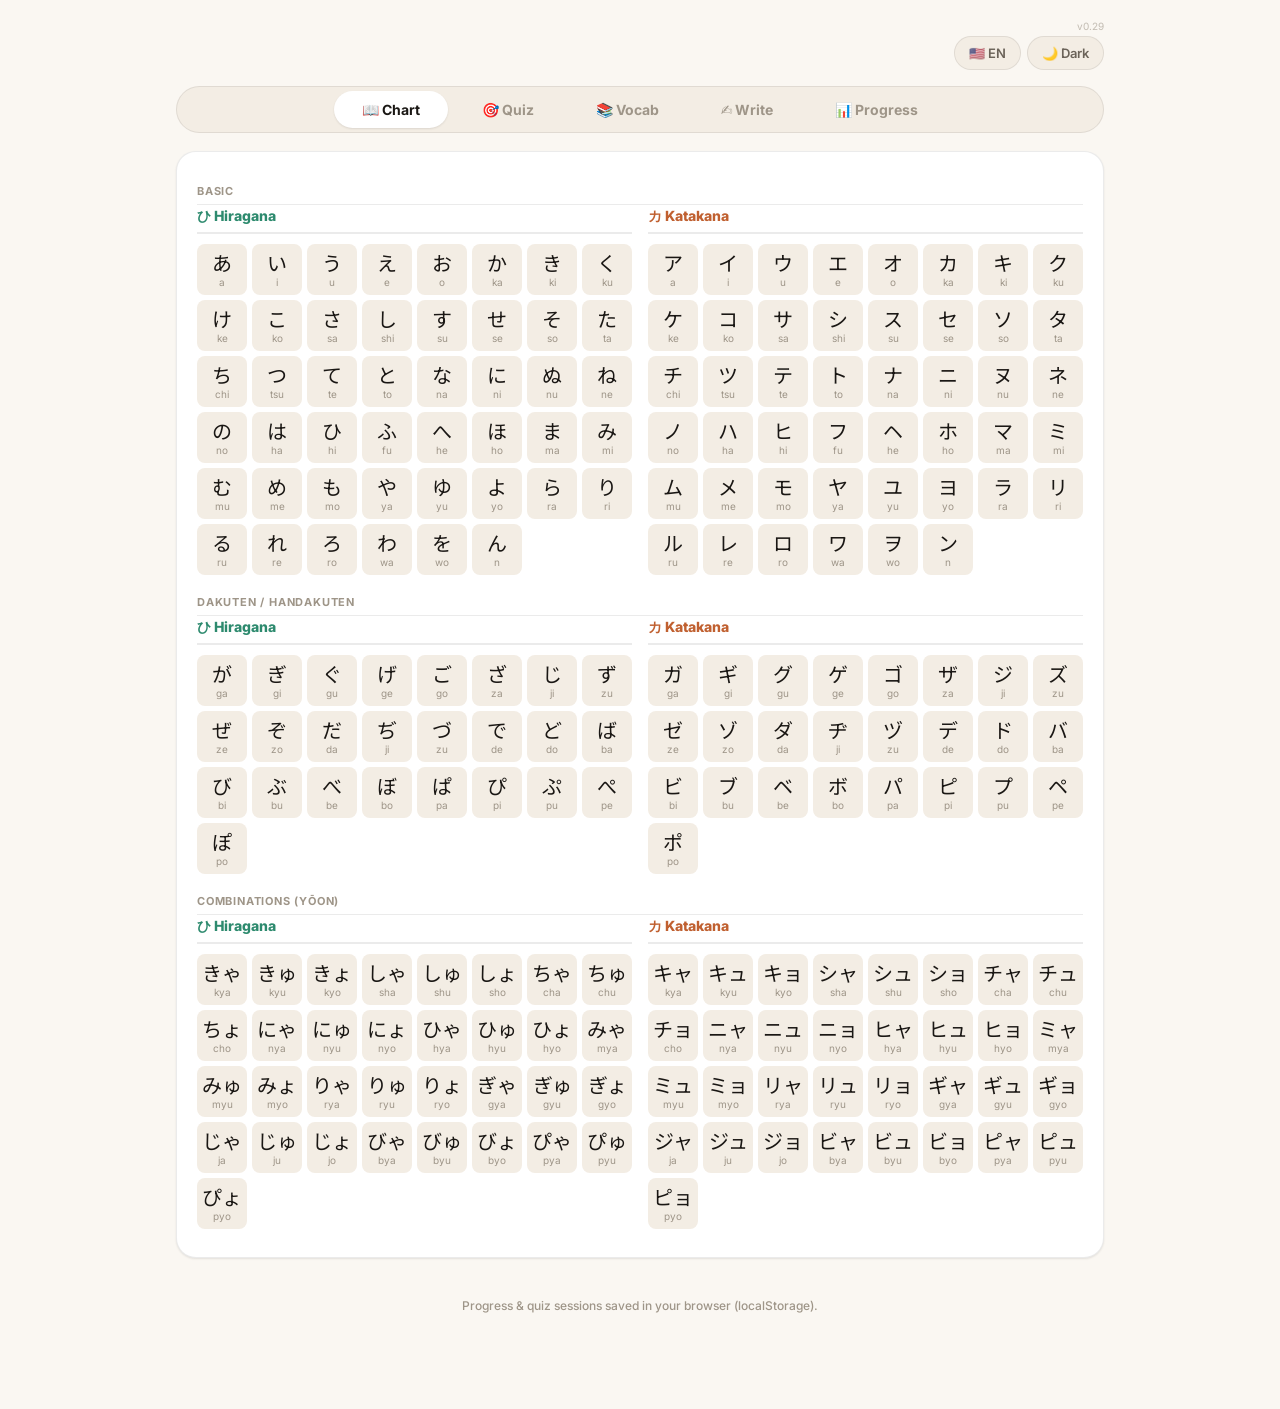
==== commit 82f3dce4: "Add files via upload" ====
--- a/index.html
+++ b/index.html
@@ -3,7 +3,7 @@
 <head>
 <meta charset="UTF-8">
 <meta name="viewport" content="width=device-width, initial-scale=1.0">
-<title>Kana & Vocabulary Practice</title>
+<title>&nbsp;</title>
 <meta name="description" content="Master Japanese Hiragana, Katakana, and core vocabulary with active recall quizzes and progress tracking.">
 <link rel="preconnect" href="https://fonts.googleapis.com">
 <link href="https://fonts.googleapis.com/css2?family=Inter:wght@400;500;600;700;800;900&family=Noto+Sans+JP:wght@400;500;700&display=swap" rel="stylesheet">
@@ -16,11 +16,15 @@
 <link rel="stylesheet" href="css/write.css">
 </head>
 <body>
+<div id="offlineOverlay" style="display:none;position:fixed;top:0;left:0;width:100%;height:100%;background:var(--bg);z-index:9999;flex-direction:column;align-items:center;justify-content:center;text-align:center;padding:20px;">
+  <div style="font-size:48px;margin-bottom:16px;">🌐</div>
+  <div style="font-size:24px;font-weight:700;margin-bottom:8px;">No Internet Connection</div>
+  <div style="color:var(--ink2);">Please connect to the internet to use this application.</div>
+</div>
 <div class="wrap">
 
 <header class="hdr">
   <div id="versionBadge" style="position:absolute;top:4px;right:0;font-size:10px;color:var(--ink3);opacity:.6;"></div>
-  <h1>Kana &amp; Vocabulary Practice</h1>
   <div class="hdr-buttons">
     <button class="theme-btn" id="langToggle">🇺🇸 EN</button>
     <button class="theme-btn" id="themeToggle">🌙 Dark</button>
@@ -143,6 +147,9 @@
 <script src="js/components/timer.js"></script>
 <script src="js/components/dialog.js"></script>
 
+<!-- ui components / modals -->
+<script src="js/ui/modal.js"></script>
+
 <!-- quiz engine (kana) -->
 <script src="js/quiz/weighted.js"></script>
 <script src="js/quiz/review.js"></script>
@@ -164,7 +171,6 @@
 
 <!-- ui -->
 <script src="js/ui/chart.js"></script>
-<script src="js/ui/modal.js"></script>
 <script src="js/ui/progress.js"></script>
 <script src="js/ui/write.js"></script>
 <script src="js/ui/navigation.js"></script>
--- a/css/quiz.css
+++ b/css/quiz.css
@@ -126,3 +126,40 @@
 .timerbar{width:100%;max-width:420px;height:5px;background:var(--bg3);border-radius:var(--r-full);overflow:hidden;}
 .timerbar-fill{height:100%;background:linear-gradient(90deg,var(--accent),var(--warn));width:100%;transition:width .1s linear;border-radius:var(--r-full);}
 
+/* ===== VOCAB STUDY CARD ===== */
+.study-card {
+  display: flex;
+  flex-direction: column;
+  align-items: center;
+  background: var(--bg2);
+  border: 1px solid var(--border);
+  border-radius: var(--r-l);
+  padding: 24px;
+  width: 100%;
+  max-width: 360px;
+  box-shadow: var(--shadow-m);
+  text-align: center;
+}
+.study-word {
+  font-size: 46px;
+  font-family: var(--font-jp);
+  font-weight: 800;
+  color: var(--ink);
+  margin-bottom: 6px;
+}
+.study-reading {
+  font-size: 20px;
+  font-family: var(--font-jp);
+  color: var(--ink2);
+  margin-bottom: 10px;
+}
+.study-meaning {
+  font-size: 18px;
+  font-weight: 700;
+  color: var(--hira);
+  margin-bottom: 16px;
+}
+.study-card .speak-btn {
+  margin-bottom: 8px;
+}
+
--- a/css/write.css
+++ b/css/write.css
@@ -2,9 +2,9 @@
 .write-wrap{display:flex;flex-direction:column;align-items:center;gap:14px;}
 .write-btns{display:flex;gap:10px;flex-wrap:wrap;justify-content:center;}
 .write-canvas-wrap{position:relative;width:300px;height:300px;}
-.write-canvas-wrap svg.write-ghost{position:absolute;top:0;left:0;width:100%;height:100%;pointer-events:none;}
+.write-canvas-wrap svg.write-ghost{position:absolute;top:0;left:0;width:100%;height:100%;pointer-events:none;z-index:3;display:block;}
 .write-canvas-wrap canvas{position:absolute;top:0;left:0;width:100%;height:100%;cursor:crosshair;touch-action:none;
-  border-radius:var(--r-l);z-index:2;}
+  border-radius:var(--r-l);z-index:4;}
 .write-canvas-bg{width:300px;height:300px;background:var(--bg2);border-radius:var(--r-l);box-shadow:var(--shadow-l);
   border:1px solid var(--border);position:relative;overflow:hidden;}
 .write-info{font-size:14px;color:var(--ink3);font-weight:500;text-align:center;}
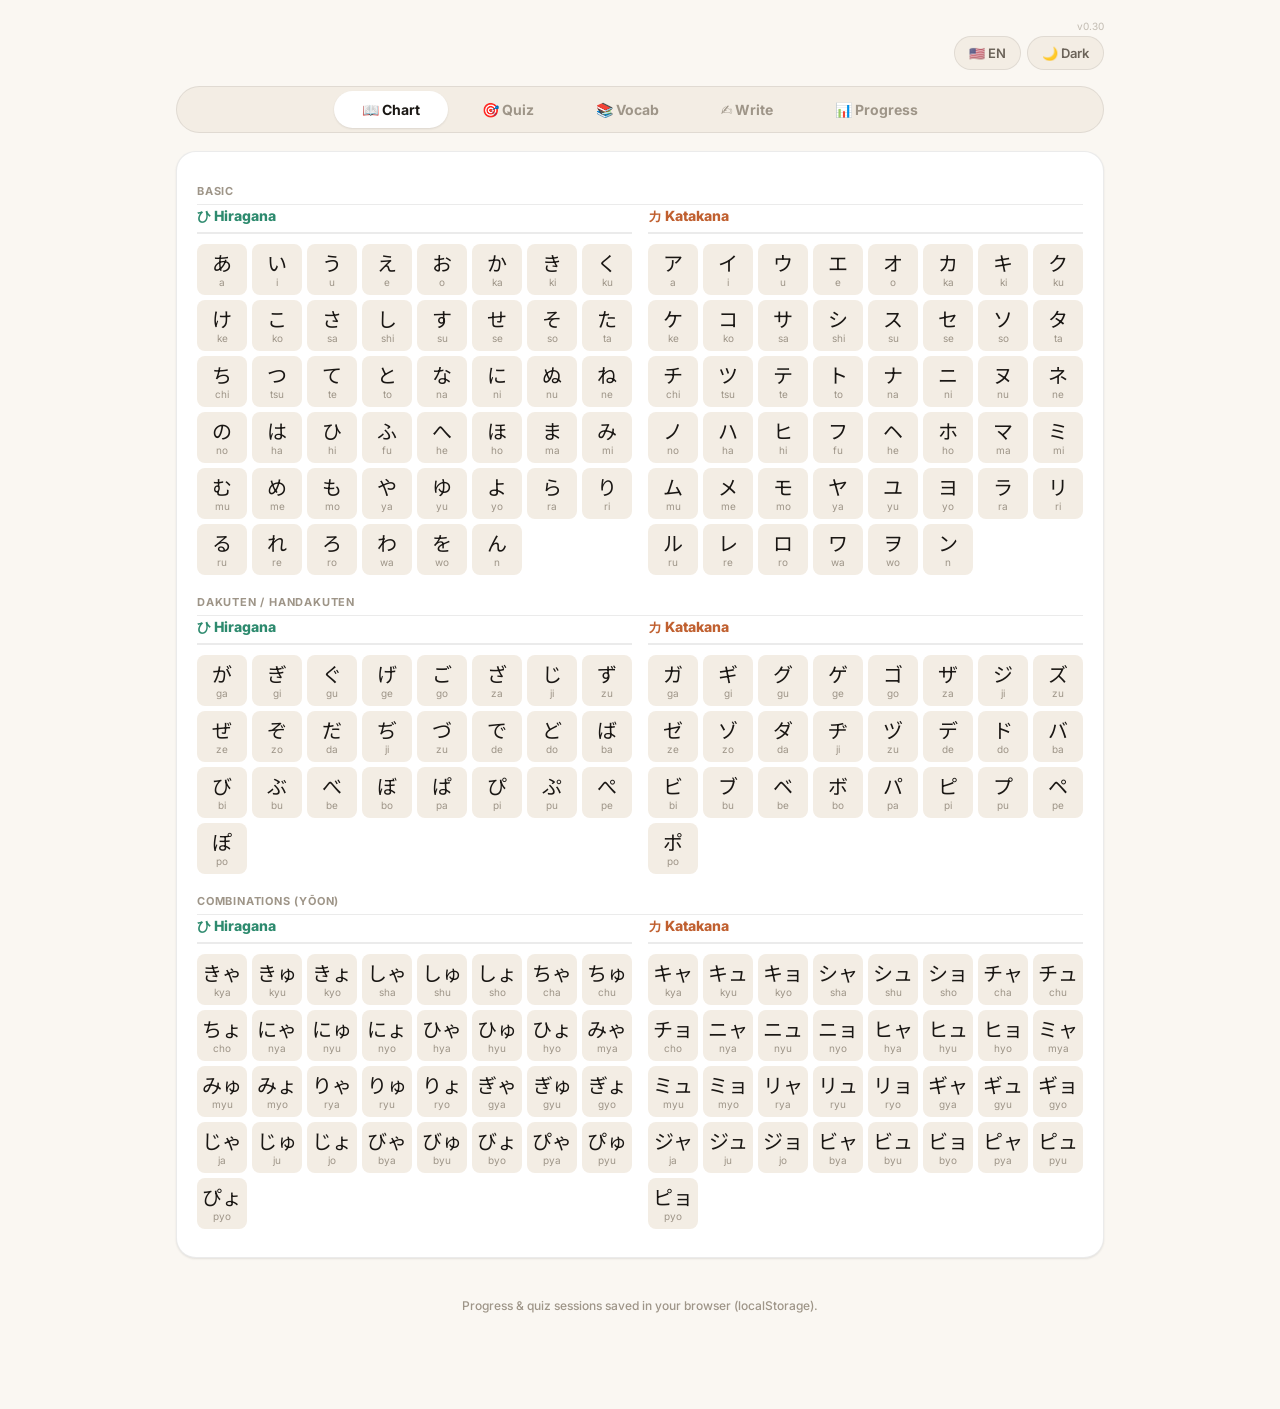
==== commit d0f07791: "Add files via upload" ====
--- a/index.html
+++ b/index.html
@@ -14,6 +14,11 @@
 <link rel="stylesheet" href="css/quiz.css">
 <link rel="stylesheet" href="css/progress.css">
 <link rel="stylesheet" href="css/write.css">
+<link rel="manifest" href="manifest.json">
+<meta name="theme-color" content="#2d8a6e">
+<meta name="apple-mobile-web-app-capable" content="yes">
+<meta name="apple-mobile-web-app-status-bar-style" content="black-translucent">
+<link rel="apple-touch-icon" href="assets/icons/icon-192.png">
 </head>
 <body>
 <div id="offlineOverlay" style="display:none;position:fixed;top:0;left:0;width:100%;height:100%;background:var(--bg);z-index:9999;flex-direction:column;align-items:center;justify-content:center;text-align:center;padding:20px;">
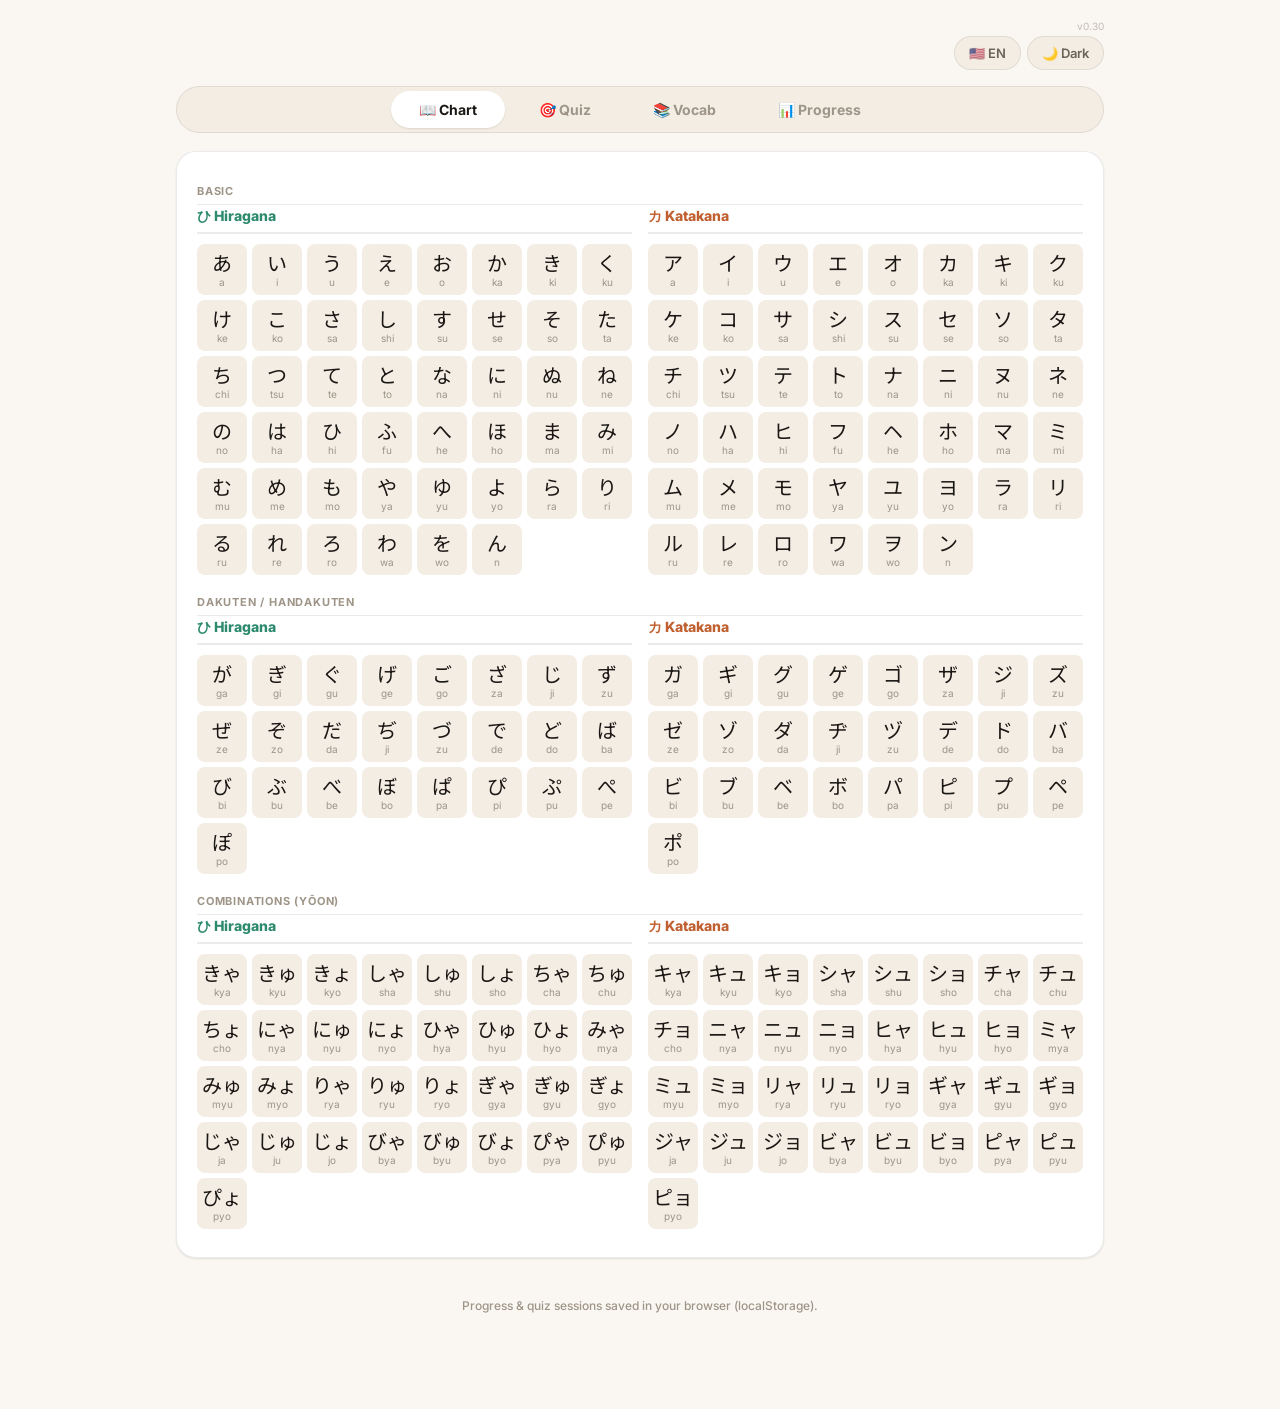
==== commit c603d356: "Add files via upload" ====
--- a/index.html
+++ b/index.html
@@ -13,7 +13,6 @@
 <link rel="stylesheet" href="css/modal.css">
 <link rel="stylesheet" href="css/quiz.css">
 <link rel="stylesheet" href="css/progress.css">
-<link rel="stylesheet" href="css/write.css">
 <link rel="manifest" href="manifest.json">
 <meta name="theme-color" content="#2d8a6e">
 <meta name="apple-mobile-web-app-capable" content="yes">
@@ -40,7 +39,6 @@
   <button class="nav-btn active" data-tab="chart">📖 Chart</button>
   <button class="nav-btn" data-tab="quiz">🎯 Quiz</button>
   <button class="nav-btn" data-tab="vocab">📚 Vocab</button>
-  <button class="nav-btn" data-tab="write">✍️ Write</button>
   <button class="nav-btn" data-tab="progress">📊 Progress</button>
 </nav>
 
@@ -61,29 +59,6 @@
 <div class="panel" id="panel-vocab">
   <div id="vocabSetup" class="quiz-setup"></div>
   <div id="vocabActive" class="quiz-active" style="display:none;"></div>
-</div>
-
-<!-- ===== WRITE ===== -->
-<div class="panel" id="panel-write">
-  <div class="card">
-    <div class="card-title"><span class="ico">✍️</span> Stroke Order Practice</div>
-    <div class="write-wrap">
-      <div class="write-btns">
-        <button class="btn" id="writeNewBtn">🔀 New</button>
-        <button class="btn" id="writeClearBtn" style="background:var(--ink3);">🧹 Clear</button>
-        <button class="btn" id="writeSpeakBtn" style="background:var(--warn);">🔊</button>
-        <button class="btn" id="writeHintBtn" style="background:var(--kata);">💡 Hint</button>
-      </div>
-      <div class="write-canvas-bg">
-        <div class="write-canvas-wrap" id="writeCanvasWrap">
-          <canvas id="writeCanvas" width="300" height="300"></canvas>
-        </div>
-      </div>
-      <div class="write-stroke-count" id="writeStrokeCount">Stroke: 0/0</div>
-      <div class="write-info" id="writeCharInfo">Loading...</div>
-      <div class="write-hint" id="writeHint"></div>
-    </div>
-  </div>
 </div>
 
 <!-- ===== PROGRESS ===== -->
@@ -177,7 +152,6 @@
 <!-- ui -->
 <script src="js/ui/chart.js"></script>
 <script src="js/ui/progress.js"></script>
-<script src="js/ui/write.js"></script>
 <script src="js/ui/navigation.js"></script>
 
 <!-- router (after all render functions it calls are defined) -->
--- a/css/progress.css
+++ b/css/progress.css
@@ -21,19 +21,20 @@
 .weak-item b{color:var(--bad);}
 
 
-/* ===== COMPLETED BADGE ===== */
-.stage-list{display:flex;flex-direction:column;gap:8px;margin-top:12px;}
-.stage-item{display:flex;align-items:center;gap:12px;padding:10px 14px;border-radius:var(--r-m);
-  background:var(--bg3);border:1px solid var(--border);font-size:13px;font-weight:600;transition:all .15s var(--ease);}
-.stage-item .s-num{width:28px;height:28px;border-radius:50%;display:flex;align-items:center;justify-content:center;
-  font-weight:800;font-size:12px;color:#fff;background:var(--ink3);flex-shrink:0;}
-.stage-item .s-num.done{background:var(--good);}
-.stage-item .s-num.current{background:var(--accent);}
-.stage-item .s-name{flex:1;color:var(--ink);}
-.stage-item .s-status{font-size:12px;color:var(--ink3);}
-.stage-item .s-status.done{color:var(--good);}
-.stage-item.clickable{cursor:pointer;}
-.stage-item.clickable:hover{background:var(--hira-bg);border-color:var(--hira);}
+/* ===== STAGE NAVIGATOR (compact "< Stage N >" indicator) ===== */
+.stage-nav{display:flex;align-items:center;gap:10px;margin-top:12px;}
+.stage-nav-arrow{flex-shrink:0;width:38px;height:38px;border-radius:50%;border:1px solid var(--border);
+  background:var(--bg3);color:var(--ink);font-size:18px;font-weight:800;cursor:pointer;
+  display:flex;align-items:center;justify-content:center;transition:all .15s var(--ease);}
+.stage-nav-arrow:hover:not(:disabled){background:var(--hira-bg);border-color:var(--hira);color:var(--hira);}
+.stage-nav-arrow:disabled{opacity:.35;cursor:default;}
+.stage-nav-info{flex:1;text-align:center;padding:8px 14px;border-radius:var(--r-m);
+  background:var(--bg3);border:1px solid var(--border);}
+.stage-nav-num{font-size:11px;font-weight:700;color:var(--ink3);letter-spacing:.02em;text-transform:uppercase;}
+.stage-nav-name{font-size:15px;font-weight:800;color:var(--ink);margin-top:2px;}
+.stage-nav-status{font-size:11px;font-weight:600;color:var(--ink3);margin-left:6px;}
+.stage-nav-status.done{color:var(--good);}
+.stage-nav-status.current{color:var(--accent);}
 
 .footer{text-align:center;color:var(--ink3);font-size:12px;margin-top:24px;padding:16px;font-weight:500;}
 
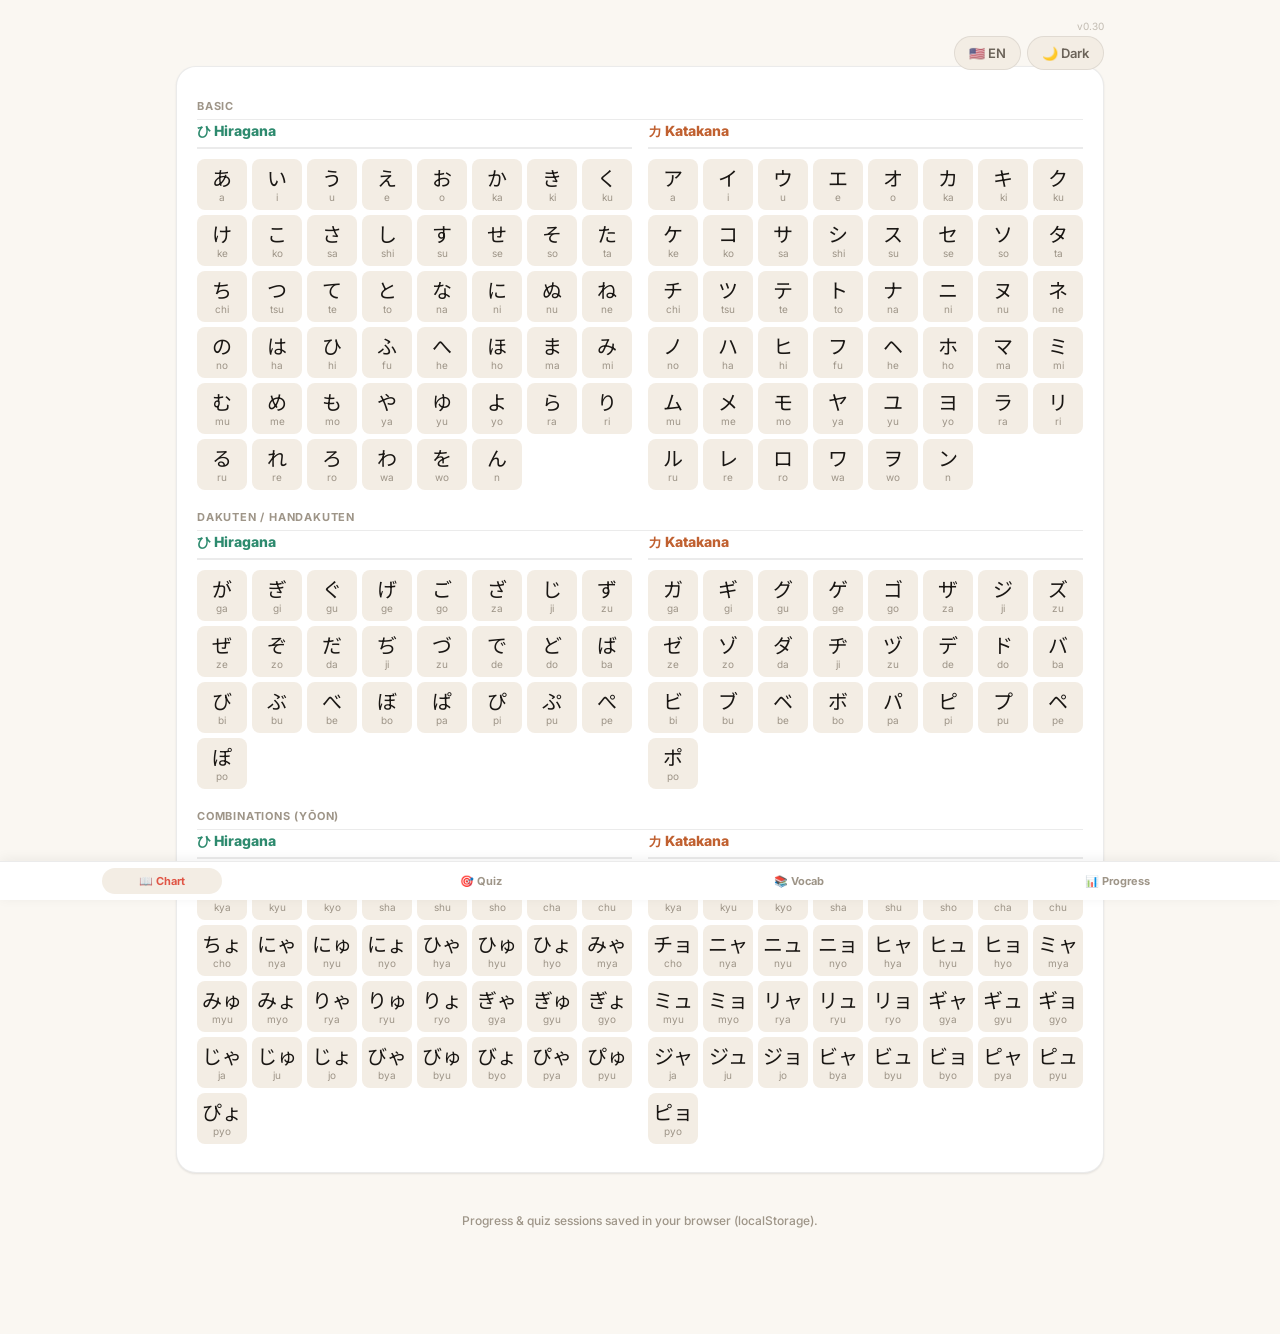
==== commit ba40794c: "Add files via upload" ====
--- a/index.html
+++ b/index.html
@@ -34,13 +34,6 @@
     <button class="theme-btn" id="themeToggle">🌙 Dark</button>
   </div>
 </header>
-
-<nav class="nav">
-  <button class="nav-btn active" data-tab="chart">📖 Chart</button>
-  <button class="nav-btn" data-tab="quiz">🎯 Quiz</button>
-  <button class="nav-btn" data-tab="vocab">📚 Vocab</button>
-  <button class="nav-btn" data-tab="progress">📊 Progress</button>
-</nav>
 
 <!-- ===== CHART ===== -->
 <div class="panel active" id="panel-chart">
@@ -91,6 +84,13 @@
 </div>
 
 <footer class="footer">Progress & quiz sessions saved in your browser (localStorage).</footer>
+
+<nav class="nav">
+  <button class="nav-btn active" data-tab="chart"><span class="nav-icon">📖</span><span class="nav-label">Chart</span></button>
+  <button class="nav-btn" data-tab="quiz"><span class="nav-icon">🎯</span><span class="nav-label">Quiz</span></button>
+  <button class="nav-btn" data-tab="vocab"><span class="nav-icon">📚</span><span class="nav-label">Kanji</span></button>
+  <button class="nav-btn" data-tab="progress"><span class="nav-icon">📊</span><span class="nav-label">Progress</span></button>
+</nav>
 </div>
 
 <!-- ================================================================
--- a/css/layout.css
+++ b/css/layout.css
@@ -1,5 +1,5 @@
 /* ===== LAYOUT ===== */
-.wrap{max-width:960px;margin:0 auto;padding:16px 16px 80px;}
+.wrap{max-width:960px;margin:0 auto;padding:16px 16px calc(90px + env(safe-area-inset-bottom));}
 
 
 /* ===== HEADER ===== */
@@ -15,11 +15,17 @@
 .theme-btn:hover{background:var(--bg2);box-shadow:var(--shadow-s);transform:translateY(-1px);}
 
 
-/* ===== NAV ===== */
-.nav{display:flex;justify-content:center;gap:6px;margin:20px 0 18px;background:var(--bg3);
-  border-radius:var(--r-full);padding:4px;border:1px solid var(--border);}
-.nav-btn{padding:10px 28px;border-radius:var(--r-full);border:none;background:0;cursor:pointer;
-  font-size:14px;font-weight:700;color:var(--ink3);transition:all .15s var(--ease);font-family:var(--font);white-space:nowrap;}
+/* ===== NAV (bottom bar) ===== */
+.nav{position:fixed;left:0;right:0;bottom:0;z-index:500;display:flex;justify-content:space-around;
+  gap:2px;margin:0;background:var(--bg2);border-top:1px solid var(--border);
+  padding:6px 4px calc(6px + env(safe-area-inset-bottom)) 4px;box-shadow:0 -2px 12px rgba(0,0,0,0.06);}
+.nav-btn{flex:1 1 0;max-width:120px;display:flex;flex-direction:column;align-items:center;justify-content:center;
+  gap:2px;padding:6px 4px;border-radius:var(--r-m);border:none;background:0;cursor:pointer;
+  font-size:11px;font-weight:700;color:var(--ink3);transition:all .15s var(--ease);font-family:var(--font);}
+.nav-btn .nav-icon{font-size:20px;line-height:1;transition:transform .15s var(--ease);}
+.nav-btn .nav-label{line-height:1;white-space:nowrap;}
 .nav-btn:hover{color:var(--ink);}
-.nav-btn.active{background:var(--bg2);color:var(--ink);box-shadow:var(--shadow-s);}
+.nav-btn:hover .nav-icon{transform:translateY(-1px);}
+.nav-btn.active{color:var(--accent);background:var(--bg3);}
+.nav-btn.active .nav-icon{transform:translateY(-1px);}
 
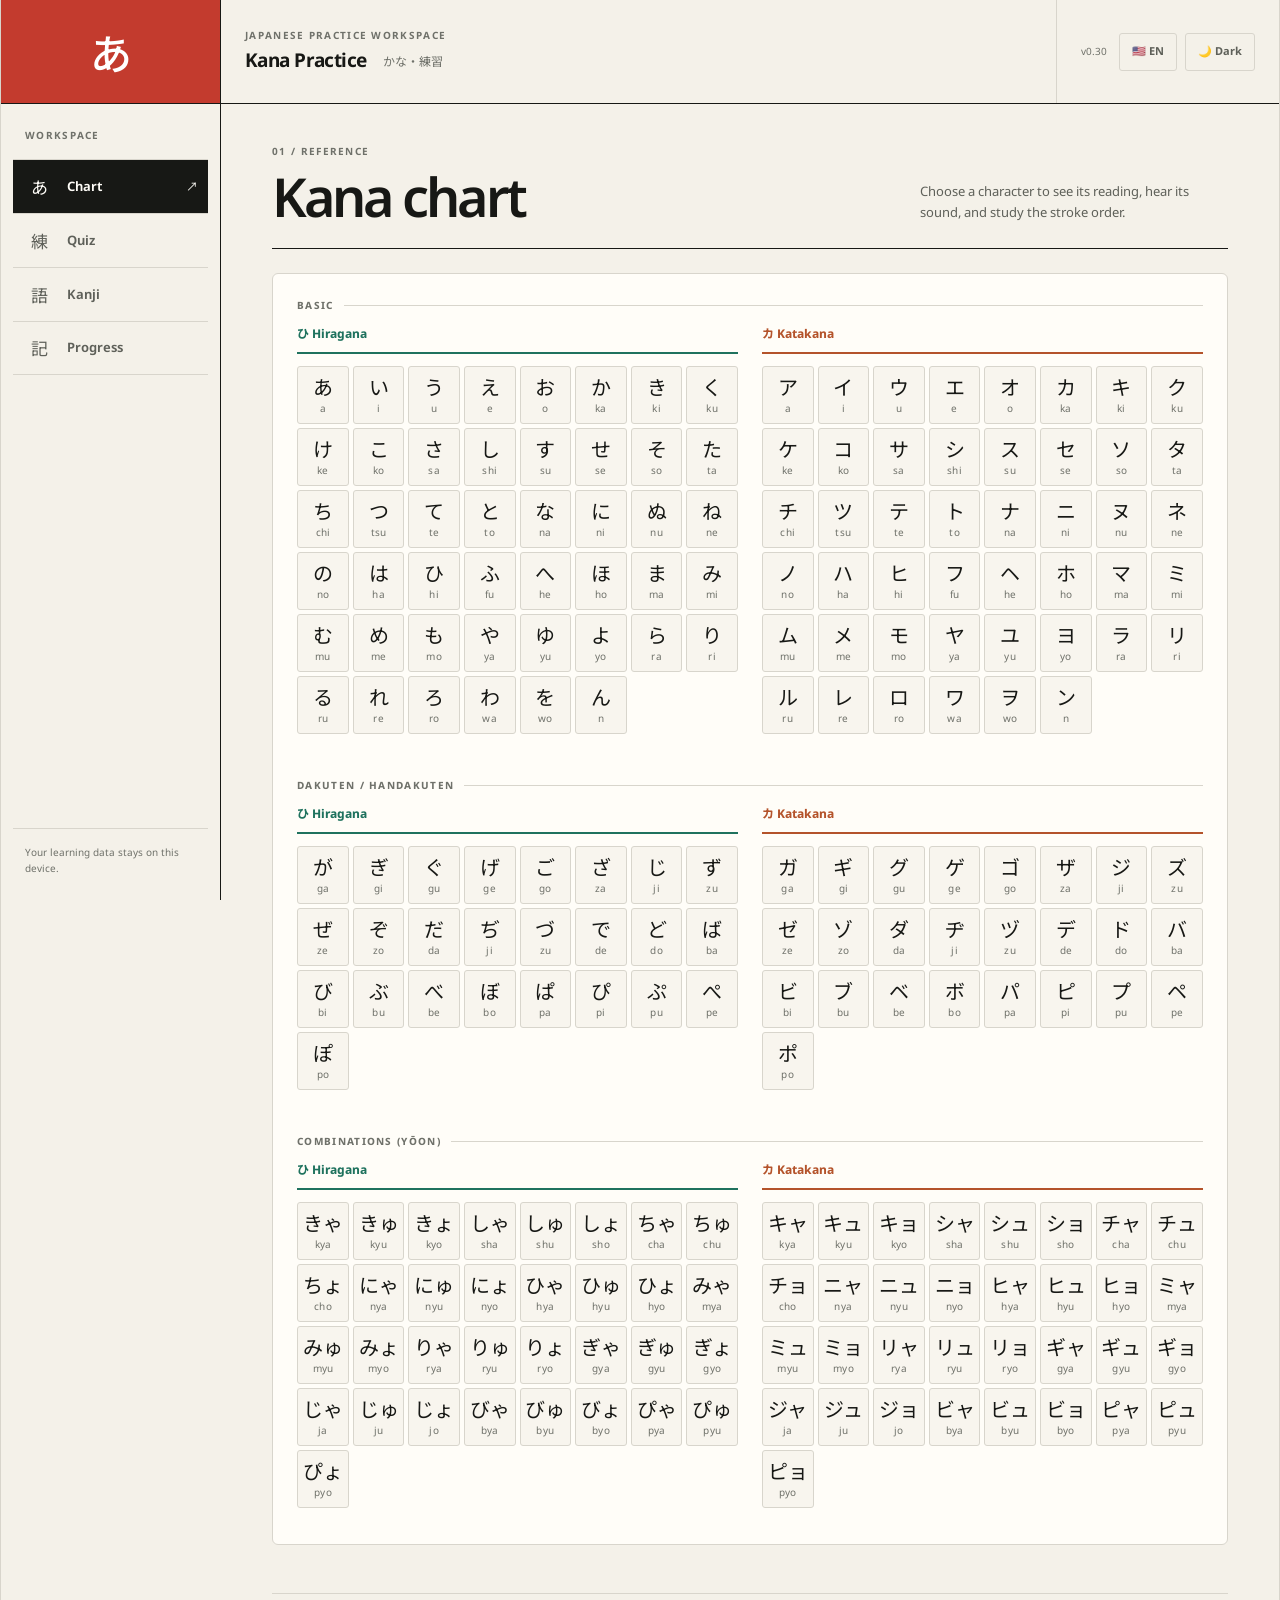
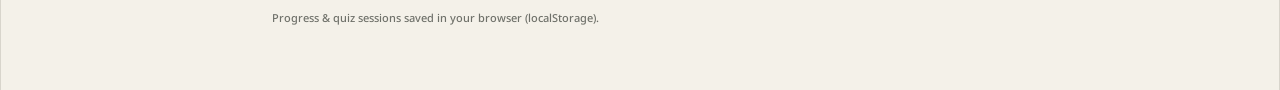
==== commit 516d49ae: "Add files via upload" ====
--- a/index.html
+++ b/index.html
@@ -3,23 +3,25 @@
 <head>
 <meta charset="UTF-8">
 <meta name="viewport" content="width=device-width, initial-scale=1.0">
-<title>&nbsp;</title>
+<title>Kana Practice — Japanese learning workspace</title>
 <meta name="description" content="Master Japanese Hiragana, Katakana, and core vocabulary with active recall quizzes and progress tracking.">
 <link rel="preconnect" href="https://fonts.googleapis.com">
-<link href="https://fonts.googleapis.com/css2?family=Inter:wght@400;500;600;700;800;900&family=Noto+Sans+JP:wght@400;500;700&display=swap" rel="stylesheet">
+<link href="https://fonts.googleapis.com/css2?family=Noto+Sans:wght@400;500;600;700;800&family=Noto+Sans+JP:wght@400;500;600;700;800&family=Noto+Sans+Thai:wght@400;500;600;700;800&display=swap" rel="stylesheet">
 <link rel="stylesheet" href="css/main.css">
 <link rel="stylesheet" href="css/layout.css">
 <link rel="stylesheet" href="css/chart.css">
 <link rel="stylesheet" href="css/modal.css">
 <link rel="stylesheet" href="css/quiz.css">
 <link rel="stylesheet" href="css/progress.css">
+<link rel="stylesheet" href="css/write.css">
 <link rel="manifest" href="manifest.json">
-<meta name="theme-color" content="#2d8a6e">
+<meta name="theme-color" content="#f4f1e9">
 <meta name="apple-mobile-web-app-capable" content="yes">
 <meta name="apple-mobile-web-app-status-bar-style" content="black-translucent">
 <link rel="apple-touch-icon" href="assets/icons/icon-192.png">
 </head>
 <body>
+<a class="skip-link" href="#main-content">Skip to main content</a>
 <div id="offlineOverlay" style="display:none;position:fixed;top:0;left:0;width:100%;height:100%;background:var(--bg);z-index:9999;flex-direction:column;align-items:center;justify-content:center;text-align:center;padding:20px;">
   <div style="font-size:48px;margin-bottom:16px;">🌐</div>
   <div style="font-size:24px;font-weight:700;margin-bottom:8px;">No Internet Connection</div>
@@ -28,69 +30,98 @@
 <div class="wrap">
 
 <header class="hdr">
-  <div id="versionBadge" style="position:absolute;top:4px;right:0;font-size:10px;color:var(--ink3);opacity:.6;"></div>
-  <div class="hdr-buttons">
-    <button class="theme-btn" id="langToggle">🇺🇸 EN</button>
-    <button class="theme-btn" id="themeToggle">🌙 Dark</button>
+  <div class="brand-mark" aria-hidden="true">あ</div>
+  <div class="brand-copy">
+    <span class="eyebrow" data-i18n="brandEyebrow">Japanese practice workspace</span>
+    <strong>Kana Practice</strong>
+    <span class="brand-jp" lang="ja">かな・練習</span>
+  </div>
+  <div class="hdr-meta">
+    <div id="versionBadge" class="version-badge" aria-label="Application version"></div>
+    <div class="hdr-buttons">
+      <button class="theme-btn" id="langToggle" aria-label="Change language">🇺🇸 EN</button>
+      <button class="theme-btn" id="themeToggle" aria-label="Change colour theme">🌙 Dark</button>
+    </div>
   </div>
 </header>
 
+<nav class="nav" aria-label="Primary navigation">
+  <div class="nav-label-top" data-i18n="workspace">Workspace</div>
+  <button class="nav-btn active" data-tab="chart" aria-current="page"><span class="nav-icon" aria-hidden="true">あ</span><span class="nav-label">Chart</span><span class="nav-arrow" aria-hidden="true">↗</span></button>
+  <button class="nav-btn" data-tab="quiz"><span class="nav-icon" aria-hidden="true">練</span><span class="nav-label">Quiz</span><span class="nav-arrow" aria-hidden="true">↗</span></button>
+  <button class="nav-btn" data-tab="vocab"><span class="nav-icon" aria-hidden="true">語</span><span class="nav-label">Kanji</span><span class="nav-arrow" aria-hidden="true">↗</span></button>
+  <button class="nav-btn" data-tab="progress"><span class="nav-icon" aria-hidden="true">記</span><span class="nav-label">Progress</span><span class="nav-arrow" aria-hidden="true">↗</span></button>
+  <div class="nav-note" data-i18n="localDataNote">Your learning data stays on this device.</div>
+</nav>
+
+<main class="content" id="main-content" tabindex="-1">
+
 <!-- ===== CHART ===== -->
-<div class="panel active" id="panel-chart">
+<section class="panel active" id="panel-chart" aria-labelledby="chart-title">
+  <div class="panel-heading">
+    <div><span class="eyebrow" data-i18n="chartEyebrow">01 / Reference</span><h1 id="chart-title" data-i18n="chartTitle">Kana chart</h1></div>
+    <p data-i18n="chartDesc">Choose a character to see its reading, hear its sound, and study the stroke order.</p>
+  </div>
   <div class="card">
     <div id="chartArea"></div>
   </div>
-</div>
+</section>
 
 <!-- ===== QUIZ (Hiragana/Katakana characters) ===== -->
-<div class="panel" id="panel-quiz">
+<section class="panel" id="panel-quiz" aria-labelledby="quiz-title">
+  <div class="panel-heading">
+    <div><span class="eyebrow">02 / Practice</span><h1 id="quiz-title">Build recall</h1></div>
+    <p>Select the kana rows you want to practise, then work through focused stages.</p>
+  </div>
   <div id="quizSetup" class="quiz-setup"></div>
   <div id="quizActive" class="quiz-active" style="display:none;"></div>
-</div>
+</section>
 
 <!-- ===== VOCAB (word practice, powered by a local list + Jotoba API) ===== -->
-<div class="panel" id="panel-vocab">
+<section class="panel" id="panel-vocab" aria-labelledby="vocab-title">
+  <div class="panel-heading">
+    <div><span class="eyebrow" data-i18n="vocabEyebrow">03 / Vocabulary</span><h1 id="vocab-title" data-i18n="vocabTitle">Learn in context</h1></div>
+    <p data-i18n="vocabDesc">Study useful Japanese words through reading, meaning, recall, and listening.</p>
+  </div>
   <div id="vocabSetup" class="quiz-setup"></div>
   <div id="vocabActive" class="quiz-active" style="display:none;"></div>
-</div>
+</section>
 
 <!-- ===== PROGRESS ===== -->
-<div class="panel" id="panel-progress">
-  <div class="card">
-    <div class="card-title"><span class="ico">📊</span> Overview — Kana</div>
-    <div class="stat-row"><span>Overall accuracy</span><b id="pAccuracy">-</b></div>
-    <div class="stat-row"><span>Characters practiced</span><b id="pSeenCount">-</b></div>
-    <div class="stat-row"><span>Total questions answered</span><b id="pTotalQ">-</b></div>
+<section class="panel" id="panel-progress" aria-labelledby="progress-title">
+  <div class="panel-heading">
+    <div><span class="eyebrow" data-i18n="progressEyebrow">04 / Progress</span><h1 id="progress-title" data-i18n="progressTitle">Learning record</h1></div>
+    <p data-i18n="progressDesc">See what you have practised, where you are improving, and what to revisit next.</p>
   </div>
   <div class="card">
-    <div class="card-title"><span class="ico">📚</span> Overview — Vocabulary</div>
-    <div class="stat-row"><span>Overall accuracy</span><b id="pVocabAccuracy">-</b></div>
-    <div class="stat-row"><span>Words practiced</span><b id="pVocabSeenCount">-</b></div>
+    <div class="card-title"><span class="ico">📊</span><span data-i18n="overviewKana">Overview — Kana</span></div>
+    <div class="stat-row"><span data-i18n="accuracy">Overall accuracy</span><b id="pAccuracy">-</b></div>
+    <div class="stat-row"><span data-i18n="charsPracticed">Characters practiced</span><b id="pSeenCount">-</b></div>
+    <div class="stat-row"><span data-i18n="totalQ">Total questions answered</span><b id="pTotalQ">-</b></div>
   </div>
   <div class="card">
-    <div class="card-title"><span class="ico">📈</span> Accuracy by Row</div>
+    <div class="card-title"><span class="ico">📚</span><span data-i18n="overviewVocab">Overview — Vocabulary</span></div>
+    <div class="stat-row"><span data-i18n="accuracy">Overall accuracy</span><b id="pVocabAccuracy">-</b></div>
+    <div class="stat-row"><span data-i18n="wordsPracticed">Words practiced</span><b id="pVocabSeenCount">-</b></div>
+  </div>
+  <div class="card">
+    <div class="card-title"><span class="ico">📈</span><span data-i18n="accuracyByRow">Accuracy by Row</span></div>
     <div class="chart-split">
-      <div class="chart-side hira"><div class="chart-side-title">ひ Hiragana</div><div id="progChartHira"></div></div>
-      <div class="chart-side kata"><div class="chart-side-title">カ Katakana</div><div id="progChartKata"></div></div>
+      <div class="chart-side hira"><div class="chart-side-title"><span>ひ</span> <span data-i18n="hiraName">Hiragana</span></div><div id="progChartHira"></div></div>
+      <div class="chart-side kata"><div class="chart-side-title"><span>カ</span> <span data-i18n="kataName">Katakana</span></div><div id="progChartKata"></div></div>
     </div>
   </div>
   <div class="card">
-    <div class="card-title"><span class="ico">⚠️</span> Characters you confuse</div>
-    <div id="weakList">No data yet. Take a quiz first.</div>
+    <div class="card-title"><span class="ico">⚠️</span><span data-i18n="confused">Characters you confuse</span></div>
+    <div id="weakList" data-i18n="noData">No data yet. Take a quiz first.</div>
   </div>
   <div class="card">
-    <button class="btn" id="resetAllBtn" style="background:var(--bad);">🗑 Reset all progress</button>
+    <button class="btn" id="resetAllBtn" style="background:var(--bad);" data-i18n="resetAll">🗑 Reset all progress</button>
   </div>
-</div>
+</section>
 
-<footer class="footer">Progress & quiz sessions saved in your browser (localStorage).</footer>
-
-<nav class="nav">
-  <button class="nav-btn active" data-tab="chart"><span class="nav-icon">📖</span><span class="nav-label">Chart</span></button>
-  <button class="nav-btn" data-tab="quiz"><span class="nav-icon">🎯</span><span class="nav-label">Quiz</span></button>
-  <button class="nav-btn" data-tab="vocab"><span class="nav-icon">📚</span><span class="nav-label">Kanji</span></button>
-  <button class="nav-btn" data-tab="progress"><span class="nav-icon">📊</span><span class="nav-label">Progress</span></button>
-</nav>
+<footer class="footer" data-i18n="footerNote">Progress & quiz sessions saved in your browser (localStorage).</footer>
+</main>
 </div>
 
 <!-- ================================================================
@@ -116,6 +147,7 @@
 
 <!-- api -->
 <script src="js/api/cache.js"></script>
+<script src="js/api/translation.js"></script>
 <script src="js/api/dictionary.js"></script>
 <script src="js/api/vocabulary.js"></script>
 <script src="js/api/jlptVocabApi.js"></script>
--- a/css/main.css
+++ b/css/main.css
@@ -1,141 +1,67 @@
-
-
-/* ===== TOKENS ===== */
+/* ===== DESIGN SYSTEM ===== */
 :root {
-  --bg: #faf7f2;
-  --bg2: #ffffff;
-  --bg3: #f3ede4;
-  --glass: rgba(255,255,255,0.72);
-  --ink: #1a1714;
-  --ink2: #6b6359;
-  --ink3: #9e9588;
-  --border: rgba(0,0,0,0.08);
-  --border2: rgba(0,0,0,0.14);
-  --hira: #2d8a6e;
-  --hira-bg: #e8f5ef;
-  --hira-glow: rgba(45,138,110,0.15);
-  --kata: #c06030;
-  --kata-bg: #fdf0e8;
-  --kata-glow: rgba(192,96,48,0.15);
-  --accent: #e05545;
-  --accent-bg: #fdeeed;
-  --good: #2d8a4e;
-  --good-bg: #e6f5ec;
-  --bad: #d44040;
-  --bad-bg: #fce8e8;
-  --warn: #c98a2f;
-  --shadow-s: 0 1px 3px rgba(0,0,0,0.04), 0 1px 2px rgba(0,0,0,0.06);
-  --shadow-m: 0 4px 16px rgba(0,0,0,0.06), 0 1px 4px rgba(0,0,0,0.04);
-  --shadow-l: 0 10px 40px rgba(0,0,0,0.08), 0 2px 8px rgba(0,0,0,0.04);
-  --r-s: 8px; --r-m: 14px; --r-l: 20px; --r-xl: 28px; --r-full: 999px;
-  --font: 'Inter', system-ui, sans-serif;
-  --font-jp: 'Noto Sans JP', sans-serif;
-  --ease: cubic-bezier(0.4,0,0.2,1);
-  --spring: cubic-bezier(0.34,1.56,0.64,1);
+  --bg:#f4f1e9;--bg2:#fffdf8;--bg3:#ebe7dd;--surface:#f8f5ee;
+  --ink:#171815;--ink2:#5e6059;--ink3:#6f716a;
+  --border:#d8d5cc;--border2:#b9b7ae;
+  --hira:#1f725e;--hira-bg:#e3f0ea;--hira-glow:rgba(31,114,94,.16);
+  --kata:#b4532b;--kata-bg:#f4e7df;--kata-glow:rgba(180,83,43,.16);
+  --accent:#c33b2e;--accent-bg:#f5e4e1;
+  --good:#26724d;--good-bg:#e1eee6;--bad:#b93632;--bad-bg:#f4e2e0;--warn:#9b6a19;
+  --shadow-s:0 1px 0 rgba(23,24,21,.05);--shadow-m:0 12px 32px rgba(23,24,21,.07);--shadow-l:0 22px 64px rgba(23,24,21,.13);
+  --r-s:3px;--r-m:6px;--r-l:10px;--r-xl:14px;--r-full:999px;
+  --s1:4px;--s2:8px;--s3:12px;--s4:16px;--s5:24px;--s6:32px;--s7:48px;--s8:64px;
+  --font:'Noto Sans','Noto Sans Thai','Noto Sans JP',sans-serif;--font-jp:'Noto Sans JP','Noto Sans',sans-serif;
+  --ease:cubic-bezier(.2,.7,.2,1);--spring:cubic-bezier(.2,.9,.3,1.2);
 }
 body.dark {
-  --bg: #0f0f13; --bg2: #1a1a22; --bg3: #242430;
-  --glass: rgba(26,26,34,0.82);
-  --ink: #eae6e0; --ink2: #9a9590; --ink3: #6b665f;
-  --border: rgba(255,255,255,0.06); --border2: rgba(255,255,255,0.12);
-  --hira: #3cc98e; --hira-bg: rgba(60,201,142,0.1); --hira-glow: rgba(60,201,142,0.12);
-  --kata: #e8884a; --kata-bg: rgba(232,136,74,0.1); --kata-glow: rgba(232,136,74,0.12);
-  --accent: #ff6b5a; --accent-bg: rgba(255,107,90,0.1);
-  --good: #4acc7a; --good-bg: rgba(74,204,122,0.1);
-  --bad: #f06060; --bad-bg: rgba(240,96,96,0.1);
-  --shadow-s: 0 1px 3px rgba(0,0,0,0.2);
-  --shadow-m: 0 4px 16px rgba(0,0,0,0.25);
-  --shadow-l: 0 10px 40px rgba(0,0,0,0.35);
+  --bg:#151612;--bg2:#1c1d19;--bg3:#282923;--surface:#20211d;
+  --ink:#f2f0e8;--ink2:#b6b5ad;--ink3:#a0a198;--border:#373831;--border2:#53544c;
+  --hira:#62b99b;--hira-bg:#1d3930;--hira-glow:rgba(98,185,155,.18);
+  --kata:#e58a5d;--kata-bg:#422c22;--kata-glow:rgba(229,138,93,.18);
+  --accent:#ef6a5d;--accent-bg:#452825;--good:#65bf8b;--good-bg:#203a2b;
+  --bad:#ef7770;--bad-bg:#432625;--warn:#d7a64e;
+  --shadow-s:0 1px 0 rgba(0,0,0,.25);--shadow-m:0 14px 36px rgba(0,0,0,.22);--shadow-l:0 24px 70px rgba(0,0,0,.35);
 }
 
+*,*::before,*::after{box-sizing:border-box;margin:0;padding:0}
+html{scroll-behavior:smooth}
+body{font-family:var(--font);background:var(--bg);color:var(--ink);min-height:100vh;line-height:1.5;
+  transition:background .2s var(--ease),color .2s var(--ease);-webkit-font-smoothing:antialiased;overflow-x:hidden}
+button,input,select,textarea{font:inherit}
+button{color:inherit}
+button:focus-visible,a:focus-visible,input:focus-visible{outline:3px solid var(--accent);outline-offset:3px}
+.skip-link{position:fixed;top:8px;left:8px;z-index:10000;padding:10px 14px;background:var(--ink);color:var(--bg2);
+  transform:translateY(-150%);transition:transform .15s var(--ease);text-decoration:none;font-weight:700}
+.skip-link:focus{transform:translateY(0)}
+.eyebrow{display:block;color:var(--ink3);font-size:10px;font-weight:700;letter-spacing:.13em;text-transform:uppercase}
 
-/* ===== RESET ===== */
-*,*::before,*::after{box-sizing:border-box;margin:0;padding:0;}
-body{font-family:var(--font);background:var(--bg);color:var(--ink);min-height:100vh;
-  transition:background .3s var(--ease),color .3s var(--ease);-webkit-font-smoothing:antialiased;overflow-x:hidden;}
+/* ===== CONTENT SURFACES ===== */
+.card{background:var(--bg2);border:1px solid var(--border);border-radius:var(--r-m);padding:var(--s5);margin-bottom:var(--s4)}
+.card-title{font-size:14px;font-weight:700;letter-spacing:-.01em;margin-bottom:var(--s4);display:flex;align-items:center;gap:var(--s2)}
+.card-title .ico{display:none}
+.panel{display:none;animation:panelIn .22s var(--ease)}
+.panel.active{display:block}
+@keyframes panelIn{from{opacity:0;transform:translateY(5px)}to{opacity:1;transform:none}}
+.panel-heading{display:grid;grid-template-columns:minmax(280px,1.5fr) minmax(230px,.75fr);align-items:end;gap:var(--s6);
+  padding:var(--s4) 0 var(--s5);border-bottom:1px solid var(--ink);margin-bottom:var(--s5)}
+.panel-heading h1{font-size:clamp(32px,4.2vw,58px);font-weight:600;letter-spacing:-.055em;line-height:.98;margin-top:var(--s3)}
+.panel-heading p{max-width:42ch;color:var(--ink2);font-size:13px;line-height:1.65}
 
+/* ===== COMMON CONTROLS ===== */
+.btn,.start-btn,.resume-btn{border:1px solid var(--ink);border-radius:var(--r-s);background:var(--ink);color:var(--bg2);
+  min-height:44px;padding:10px 20px;font-weight:700;font-size:13px;cursor:pointer;transition:background .15s var(--ease),color .15s var(--ease),transform .15s var(--ease)}
+.btn:hover,.start-btn:hover,.resume-btn:hover{background:var(--accent);border-color:var(--accent);transform:translateY(-1px)}
+.btn:disabled,.start-btn:disabled{opacity:.42;cursor:not-allowed;transform:none}
+.footer{border-top:1px solid var(--border);color:var(--ink3);font-size:11px;margin-top:var(--s7);padding:var(--s4) 0;font-weight:500}
 
-/* ===== CARD ===== */
-.card{background:var(--bg2);border-radius:var(--r-l);padding:20px;border:1px solid var(--border);
-  box-shadow:var(--shadow-s);margin-bottom:14px;transition:box-shadow .3s var(--ease);}
-.card:hover{box-shadow:var(--shadow-m);}
-.card-title{font-size:15px;font-weight:800;margin-bottom:14px;display:flex;align-items:center;gap:8px;}
-.card-title .ico{font-size:18px;}
-
-
-/* ===== PANELS ===== */
-.panel{display:none;animation:fadeUp .25s ease;}
-.panel.active{display:block;}
-@keyframes fadeUp{from{opacity:0;transform:translateY(8px);}to{opacity:1;transform:translateY(0);}}
-
-
-/* ===== RESPONSIVE ===== */
-@media(max-width:600px){
-  .hdr {
-    display: flex;
-    flex-direction: column;
-    align-items: center;
-    gap: 8px;
-    padding: 16px 0 4px;
-    min-height: auto;
-  }
-  .hdr h1 {
-    font-size: 20px;
-    margin: 0;
-    padding: 0 8px;
-    text-align: center;
-  }
-  .hdr-buttons {
-    position: static;
-    margin-top: 4px;
-  }
-  .theme-btn {
-    padding: 6px 12px;
-    font-size: 12px;
-  }
-  
-  .nav {
-    gap: 4px;
-    padding: 4px;
-    overflow-x: auto;
-    white-space: nowrap;
-    justify-content: flex-start;
-    -webkit-overflow-scrolling: touch;
-  }
-  .nav::-webkit-scrollbar {
-    display: none;
-  }
-  .nav-btn {
-    padding: 8px 16px;
-    font-size: 13px;
-    flex: 0 0 auto;
-  }
-  
-  .card {
-    padding: 16px;
-    border-radius: var(--r-m);
-  }
-  
-  .q-char{font-size:60px;padding:16px 36px;}
-  .q-romaji{font-size:28px;padding:16px 36px;}
-  .q-grid{max-width:100%;}
-  .chart-split{flex-direction:column;}
-  .chart-dual{flex-direction:column;}
-  .kcell{min-width:42px;padding:5px 3px;}
-  .kcell .ch{font-size:17px;}
-  .qs-chip{padding:6px 10px;}
-  
-  .match-area {
-    display: grid;
-    grid-template-columns: 1fr 1fr;
-    gap: 12px;
-    width: 100%;
-  }
-  .match-col {
-    min-width: auto;
-  }
-  
-  .char-modal{min-width:auto;margin:16px;}
-  .char-modal-char{font-size:72px;}
-  .write-canvas-bg,.write-canvas-wrap{width:280px;height:280px;}
+@media(max-width:760px){
+  .panel-heading{grid-template-columns:1fr;gap:var(--s4);padding-top:var(--s3);margin-bottom:var(--s4)}
+  .panel-heading h1{font-size:38px}.panel-heading p{font-size:12px}
+  .card{padding:var(--s4)}
+  .q-char{font-size:60px!important;padding:16px 36px!important}.q-romaji{font-size:28px!important;padding:16px 36px!important}
+  .q-grid{max-width:100%!important}.chart-split,.chart-dual{flex-direction:column}.kcell{min-width:0!important}
+  .match-area{display:grid!important;grid-template-columns:1fr 1fr;gap:12px!important;width:100%}.match-col{min-width:0!important}
+  .char-modal{min-width:0!important;margin:16px}.char-modal-char{font-size:72px!important}
+  .write-canvas-bg,.write-canvas-wrap{width:min(280px,calc(100vw - 64px))!important;height:min(280px,calc(100vw - 64px))!important}
 }
+@media(prefers-reduced-motion:reduce){*,*::before,*::after{animation-duration:.01ms!important;animation-iteration-count:1!important;transition-duration:.01ms!important;scroll-behavior:auto!important}}
--- a/css/layout.css
+++ b/css/layout.css
@@ -1,31 +1,34 @@
-/* ===== LAYOUT ===== */
-.wrap{max-width:960px;margin:0 auto;padding:16px 16px calc(90px + env(safe-area-inset-bottom));}
-
+/* ===== APP GRID ===== */
+.wrap{width:min(100%,1440px);min-height:100vh;margin:0 auto;display:grid;grid-template-columns:220px minmax(0,1fr);
+  grid-template-rows:auto 1fr;grid-template-areas:"header header" "nav content";border-left:1px solid var(--border);border-right:1px solid var(--border)}
 
 /* ===== HEADER ===== */
-.hdr{text-align:center;padding:24px 0 8px;position:relative;min-height:50px;}
-.hdr h1{font-size:26px;font-weight:900;letter-spacing:-.5px;margin:0 120px;
-  background:linear-gradient(135deg,var(--hira),var(--accent),var(--kata));
-  -webkit-background-clip:text;-webkit-text-fill-color:transparent;background-clip:text;}
-.hdr p{font-size:13px;color:var(--ink3);margin-top:4px;font-weight:500;}
-.hdr-buttons{position:absolute;right:0;top:20px;display:flex;gap:6px;}
-.theme-btn{background:var(--bg3);border:1px solid var(--border);
-  border-radius:var(--r-full);padding:8px 14px;font-size:13px;font-weight:600;cursor:pointer;
-  color:var(--ink2);transition:all .15s var(--ease);font-family:var(--font);}
-.theme-btn:hover{background:var(--bg2);box-shadow:var(--shadow-s);transform:translateY(-1px);}
+.hdr{grid-area:header;min-height:104px;display:grid;grid-template-columns:220px minmax(0,1fr) auto;align-items:stretch;border-bottom:1px solid var(--ink)}
+.brand-mark{display:flex;align-items:center;justify-content:center;border-right:1px solid var(--ink);font-family:var(--font-jp);font-size:42px;font-weight:500;background:var(--accent);color:#fff}
+.brand-copy{display:grid;grid-template-columns:auto 1fr;align-content:center;column-gap:var(--s4);padding:var(--s4) var(--s5)}
+.brand-copy .eyebrow{grid-column:1/-1;margin-bottom:3px}.brand-copy strong{font-size:19px;letter-spacing:-.03em}.brand-jp{font-family:var(--font-jp);font-size:12px;color:var(--ink3);align-self:center}
+.hdr-meta{display:flex;align-items:center;gap:var(--s3);padding:var(--s4) var(--s5);border-left:1px solid var(--border)}
+.version-badge{font-size:10px;color:var(--ink3);font-variant-numeric:tabular-nums}.hdr-buttons{display:flex;gap:var(--s2)}
+.theme-btn{min-height:38px;padding:7px 12px;border:1px solid var(--border);border-radius:var(--r-s);background:transparent;color:var(--ink2);font-size:11px;font-weight:700;cursor:pointer;transition:all .15s var(--ease)}
+.theme-btn:hover{background:var(--bg3);border-color:var(--border2);color:var(--ink)}
 
+/* ===== DESKTOP NAVIGATION ===== */
+.nav{grid-area:nav;position:sticky;top:0;height:calc(100vh - 104px);align-self:start;display:flex;flex-direction:column;border-right:1px solid var(--ink);background:var(--bg);padding:var(--s5) var(--s3)}
+.nav-label-top{padding:0 var(--s3) var(--s4);font-size:10px;text-transform:uppercase;letter-spacing:.13em;font-weight:700;color:var(--ink3)}
+.nav-btn{width:100%;display:grid;grid-template-columns:32px 1fr auto;align-items:center;gap:var(--s3);min-height:54px;padding:8px 10px;border:0;border-top:1px solid var(--border);border-radius:0;background:transparent;cursor:pointer;color:var(--ink2);text-align:left;transition:background .15s var(--ease),color .15s var(--ease)}
+.nav-btn:last-of-type{border-bottom:1px solid var(--border)}.nav-btn:hover{background:var(--bg3);color:var(--ink)}
+.nav-icon{font-family:var(--font-jp);font-size:17px;text-align:center}.nav-label{font-size:13px;font-weight:650}.nav-arrow{font-size:12px;opacity:0;transform:translate(-4px,4px);transition:all .15s var(--ease)}
+.nav-btn.active{background:var(--ink);color:var(--bg2)}.nav-btn.active .nav-arrow{opacity:1;transform:none}
+.nav-note{margin-top:auto;padding:var(--s4) var(--s3) 0;border-top:1px solid var(--border);font-size:10px;line-height:1.55;color:var(--ink3)}
+.content{grid-area:content;min-width:0;padding:var(--s5) clamp(20px,4vw,64px) var(--s7)}
 
-/* ===== NAV (bottom bar) ===== */
-.nav{position:fixed;left:0;right:0;bottom:0;z-index:500;display:flex;justify-content:space-around;
-  gap:2px;margin:0;background:var(--bg2);border-top:1px solid var(--border);
-  padding:6px 4px calc(6px + env(safe-area-inset-bottom)) 4px;box-shadow:0 -2px 12px rgba(0,0,0,0.06);}
-.nav-btn{flex:1 1 0;max-width:120px;display:flex;flex-direction:column;align-items:center;justify-content:center;
-  gap:2px;padding:6px 4px;border-radius:var(--r-m);border:none;background:0;cursor:pointer;
-  font-size:11px;font-weight:700;color:var(--ink3);transition:all .15s var(--ease);font-family:var(--font);}
-.nav-btn .nav-icon{font-size:20px;line-height:1;transition:transform .15s var(--ease);}
-.nav-btn .nav-label{line-height:1;white-space:nowrap;}
-.nav-btn:hover{color:var(--ink);}
-.nav-btn:hover .nav-icon{transform:translateY(-1px);}
-.nav-btn.active{color:var(--accent);background:var(--bg3);}
-.nav-btn.active .nav-icon{transform:translateY(-1px);}
-
+@media(max-width:760px){
+  .wrap{display:block;border:0;padding-bottom:calc(74px + env(safe-area-inset-bottom))}
+  .hdr{min-height:80px;display:grid;grid-template-columns:64px minmax(0,1fr) auto;border-bottom:1px solid var(--ink);position:relative}
+  .brand-mark{font-size:28px}.brand-copy{display:block;min-width:0;padding:12px}.brand-copy .eyebrow,.brand-jp{display:none}.brand-copy strong{display:block;overflow:hidden;font-size:16px;white-space:nowrap;text-overflow:ellipsis}
+  .hdr-meta{padding:8px;border-left:0}.version-badge{display:none}.hdr-buttons{gap:4px}.theme-btn{padding:6px 8px;min-height:36px;font-size:10px}
+  .content{padding:var(--s4) var(--s4) var(--s6)}
+  .nav{position:fixed;z-index:500;left:0;right:0;bottom:0;top:auto;height:auto;display:grid;grid-template-columns:repeat(4,1fr);padding:0 4px calc(4px + env(safe-area-inset-bottom));border:0;border-top:1px solid var(--ink);background:var(--bg2)}
+  .nav-label-top,.nav-note,.nav-arrow{display:none}.nav-btn,.nav-btn:last-of-type{min-width:0;min-height:66px;display:flex;flex-direction:column;justify-content:center;gap:2px;padding:5px 2px;border:0;border-radius:0;text-align:center}
+  .nav-btn.active{background:var(--accent);color:#fff}.nav-icon{font-size:17px;line-height:1.2}.nav-label{font-size:10px;font-weight:700;white-space:nowrap;overflow:hidden;text-overflow:ellipsis;max-width:100%}
+}
--- a/css/chart.css
+++ b/css/chart.css
@@ -1,26 +1,14 @@
-/* ===== SCRIPT TOGGLE ===== */
-.script-toggle{display:flex;justify-content:center;gap:4px;margin-bottom:16px;background:var(--bg3);
-  border-radius:var(--r-full);padding:3px;border:1px solid var(--border);width:fit-content;margin-left:auto;margin-right:auto;}
-.script-btn{padding:9px 24px;border-radius:var(--r-full);border:none;background:0;cursor:pointer;
-  font-weight:700;font-size:13px;color:var(--ink3);transition:all .15s var(--ease);font-family:var(--font);}
-.script-btn:hover{color:var(--ink);}
-.script-btn.h-on{background:var(--hira);color:#fff;box-shadow:0 2px 8px var(--hira-glow);}
-.script-btn.k-on{background:var(--kata);color:#fff;box-shadow:0 2px 8px var(--kata-glow);}
-
-
-/* ===== TABLE ===== */
-.sec-label{font-size:11px;font-weight:700;text-transform:uppercase;letter-spacing:.8px;color:var(--ink3);
-  padding:12px 0 6px;border-bottom:1px solid var(--border);margin-bottom:2px;}
-.chart-dual{display:flex;gap:16px;flex-wrap:wrap;}
-.chart-col{flex:1;min-width:280px;}
-.chart-col-title{font-size:14px;font-weight:800;margin-bottom:10px;padding-bottom:6px;border-bottom:2px solid var(--border);}
-.chart-col.hira-col .chart-col-title{color:var(--hira);}
-.chart-col.kata-col .chart-col-title{color:var(--kata);}
-.chart-cells{display:flex;flex-wrap:wrap;gap:5px;margin-bottom:8px;}
-.kcell{background:var(--bg3);border-radius:var(--r-s);padding:6px 4px;text-align:center;min-width:50px;
-  cursor:pointer;transition:all .15s var(--ease);border:1px solid transparent;}
-.kcell:hover{background:var(--hira-bg);border-color:var(--hira);transform:translateY(-2px);box-shadow:var(--shadow-s);}
-.kata-col .kcell:hover{background:var(--kata-bg);border-color:var(--kata);}
-.kcell .ch{font-size:20px;line-height:1.2;font-family:var(--font-jp);}
-.kcell .rm{font-size:10px;color:var(--ink3);margin-top:1px;}
-
+/* ===== KANA REFERENCE GRID ===== */
+.script-toggle{display:flex;gap:2px;margin:0 auto var(--s4);padding:2px;width:fit-content;border:1px solid var(--border);border-radius:var(--r-s);background:var(--bg3)}
+.script-btn{min-height:38px;padding:7px 20px;border:0;border-radius:2px;background:transparent;cursor:pointer;font-weight:700;font-size:12px;color:var(--ink3)}
+.script-btn:hover{color:var(--ink)}.script-btn.h-on{background:var(--hira);color:#fff}.script-btn.k-on{background:var(--kata);color:#fff}
+.sec-label{display:flex;align-items:center;gap:10px;margin:var(--s6) 0 var(--s3);font-size:10px;font-weight:750;text-transform:uppercase;letter-spacing:.13em;color:var(--ink3)}
+.sec-label:first-child{margin-top:0}.sec-label::after{content:"";height:1px;background:var(--border);flex:1}
+.chart-dual{display:grid;grid-template-columns:repeat(2,minmax(0,1fr));gap:var(--s5)}
+.chart-col{min-width:0}.chart-col-title{padding:0 0 9px;border-bottom:2px solid var(--border);margin-bottom:var(--s3);font-size:12px;font-weight:750}
+.chart-col.hira-col .chart-col-title{color:var(--hira);border-color:var(--hira)}.chart-col.kata-col .chart-col-title{color:var(--kata);border-color:var(--kata)}
+.chart-cells{display:grid;grid-template-columns:repeat(auto-fill,minmax(48px,1fr));gap:4px;margin-bottom:var(--s3)}
+.kcell{appearance:none;min-width:0;min-height:58px;padding:5px 2px;border:1px solid var(--border);border-radius:var(--r-s);background:var(--surface);text-align:center;cursor:pointer;transition:background .12s var(--ease),border-color .12s var(--ease),transform .12s var(--ease)}
+.kcell:hover{background:var(--hira-bg);border-color:var(--hira);transform:translateY(-1px)}.kata-col .kcell:hover{background:var(--kata-bg);border-color:var(--kata)}
+.kcell .ch{font-family:var(--font-jp);font-size:20px;line-height:1.25}.kcell .rm{margin-top:2px;color:var(--ink3);font-size:10px;letter-spacing:.03em}
+@media(max-width:560px){.chart-dual{grid-template-columns:1fr;gap:var(--s4)}.chart-cells{grid-template-columns:repeat(5,1fr)}.kcell{min-height:55px}.sec-label{margin-top:var(--s5)}}
--- a/css/modal.css
+++ b/css/modal.css
@@ -1,21 +1,4 @@
-/* ===== CHAR DETAIL MODAL ===== */
-.char-modal-overlay{position:fixed;inset:0;background:rgba(0,0,0,0.45);z-index:1000;display:flex;align-items:center;justify-content:center;
-  animation:fadeIn .2s ease;backdrop-filter:blur(4px);}
-@keyframes fadeIn{from{opacity:0;}to{opacity:1;}}
-.char-modal{background:var(--bg2);border-radius:var(--r-l);padding:28px;min-width:300px;max-width:400px;
-  box-shadow:var(--shadow-l);border:1px solid var(--border);animation:modalPop .3s var(--spring);position:relative;}
-@keyframes modalPop{from{opacity:0;transform:scale(0.9);}to{opacity:1;transform:scale(1);}}
-.char-modal-close{position:absolute;top:12px;right:14px;background:var(--bg3);border:1px solid var(--border);
-  border-radius:50%;width:30px;height:30px;cursor:pointer;font-size:14px;display:flex;align-items:center;
-  justify-content:center;color:var(--ink2);transition:all .15s var(--ease);font-family:var(--font);}
-.char-modal-close:hover{background:var(--bad-bg);color:var(--bad);}
-.char-modal-char{font-size:100px;font-family:var(--font-jp);text-align:center;line-height:1.1;margin-bottom:8px;}
-.char-modal-romaji{text-align:center;font-size:24px;font-weight:800;color:var(--hira);margin-bottom:16px;}
-.char-modal-romaji.kata-rm{color:var(--kata);}
-.char-modal-stroke{text-align:center;margin-bottom:12px;}
-.char-modal-stroke svg{background:var(--bg3);border-radius:var(--r-m);border:1px solid var(--border);}
-.char-modal-listen{display:flex;justify-content:center;}
-.char-modal-listen button{padding:8px 20px;border-radius:var(--r-full);border:none;background:var(--warn);
-  color:#fff;font-weight:700;font-size:14px;cursor:pointer;font-family:var(--font);transition:all .15s var(--ease);}
-.char-modal-listen button:hover{opacity:.9;transform:translateY(-1px);}
-
+.char-modal-overlay{position:fixed;inset:0;z-index:1000;display:flex;align-items:center;justify-content:center;padding:var(--s4);background:rgba(15,16,13,.58);backdrop-filter:blur(5px);animation:fadeIn .15s ease}
+@keyframes fadeIn{from{opacity:0}to{opacity:1}}.char-modal{position:relative;width:min(400px,100%);padding:var(--s6);border:1px solid var(--ink);border-radius:var(--r-m);background:var(--bg2);box-shadow:var(--shadow-l);animation:modalPop .2s var(--ease)}
+@keyframes modalPop{from{opacity:0;transform:translateY(8px)}to{opacity:1;transform:none}}.char-modal-close{position:absolute;top:12px;right:12px;display:flex;align-items:center;justify-content:center;width:34px;height:34px;border:1px solid var(--border);border-radius:var(--r-s);background:transparent;color:var(--ink2);cursor:pointer}.char-modal-close:hover{border-color:var(--bad);background:var(--bad-bg);color:var(--bad)}
+.char-modal-char{margin-bottom:4px;font-family:var(--font-jp);font-size:96px;line-height:1.1;text-align:center}.char-modal-romaji{margin-bottom:var(--s4);color:var(--hira);font-size:22px;font-weight:750;text-align:center}.char-modal-romaji.kata-rm{color:var(--kata)}.char-modal-stroke{text-align:center;margin-bottom:var(--s3)}.char-modal-stroke svg{border:1px solid var(--border);border-radius:var(--r-s);background:var(--surface)}.char-modal-listen{display:flex;justify-content:center}.char-modal-listen button{min-height:40px;padding:8px 16px;border:1px solid var(--ink);border-radius:var(--r-s);background:var(--warn);color:#fff;font-size:12px;font-weight:700;cursor:pointer}
--- a/css/quiz.css
+++ b/css/quiz.css
@@ -1,165 +1,45 @@
 /* ===== QUIZ SETUP ===== */
-.quiz-setup{animation:fadeUp .25s ease;}
-.qs-section{margin-bottom:16px;}
-.qs-section-title{font-size:14px;font-weight:800;margin-bottom:10px;display:flex;align-items:center;gap:8px;cursor:pointer;user-select:none;}
-.qs-section-title .dot{width:10px;height:10px;border-radius:50%;display:inline-block;}
-.qs-section-title .dot.h{background:var(--hira);}
-.qs-section-title .dot.k{background:var(--kata);}
-.qs-rows{display:flex;flex-wrap:wrap;gap:6px;}
-.qs-chip{display:flex;align-items:center;gap:6px;padding:8px 14px;border-radius:var(--r-m);
-  background:var(--bg3);border:1.5px solid var(--border);cursor:pointer;transition:all .15s var(--ease);user-select:none;}
-.qs-chip:hover{border-color:var(--border2);transform:translateY(-1px);}
-.qs-chip.sel{border-color:var(--hira);background:var(--hira-bg);}
-.qs-chip.sel.kata-chip{border-color:var(--kata);background:var(--kata-bg);}
-.qs-chip .qs-chars{font-family:var(--font-jp);font-size:14px;font-weight:500;}
-.qs-chip .qs-rm{font-size:10px;color:var(--ink3);margin-left:2px;}
-.qs-chip input[type=checkbox]{display:none;}
-.qs-chip .check-ico{width:16px;height:16px;border-radius:4px;border:2px solid var(--border2);
-  display:flex;align-items:center;justify-content:center;font-size:10px;color:#fff;transition:all .15s var(--ease);flex-shrink:0;}
-.qs-chip.sel .check-ico{background:var(--hira);border-color:var(--hira);}
-.qs-chip.sel.kata-chip .check-ico{background:var(--kata);border-color:var(--kata);}
+.quiz-setup,.quiz-active{animation:panelIn .2s var(--ease)}.qs-section{margin-bottom:var(--s5)}
+.qs-section-title{display:flex;align-items:center;gap:8px;font-size:13px;font-weight:750;cursor:pointer;user-select:none}
+.qs-section-title .dot{width:8px;height:8px;border-radius:50%}.qs-section-title .dot.h{background:var(--hira)}.qs-section-title .dot.k{background:var(--kata)}
+.qs-rows{display:grid;grid-template-columns:repeat(auto-fit,minmax(150px,1fr));gap:5px}
+.qs-chip{display:flex;align-items:center;gap:8px;min-height:42px;padding:7px 10px;border:1px solid var(--border);border-radius:var(--r-s);background:var(--surface);cursor:pointer;user-select:none;transition:all .12s var(--ease)}
+.qs-chip:hover{border-color:var(--border2)}.qs-chip.sel{border-color:var(--hira);background:var(--hira-bg)}.qs-chip.sel.kata-chip{border-color:var(--kata);background:var(--kata-bg)}
+.qs-chip .qs-chars{font-family:var(--font-jp);font-size:12px;font-weight:500}.qs-chip .qs-rm{margin-left:auto;color:var(--ink3);font-size:10px}.qs-chip input{position:absolute;opacity:0;pointer-events:none}
+.qs-chip .check-ico{display:flex;align-items:center;justify-content:center;flex:0 0 15px;width:15px;height:15px;border:1px solid var(--border2);border-radius:2px;color:transparent;font-size:9px}
+.qs-chip.sel .check-ico{border-color:var(--hira);background:var(--hira);color:#fff}.qs-chip.sel.kata-chip .check-ico{border-color:var(--kata);background:var(--kata)}
+.qs-actions{display:flex;gap:5px;flex-wrap:wrap}.qs-action{min-height:32px;padding:5px 10px;border:1px solid var(--border);border-radius:var(--r-s);background:transparent;color:var(--ink2);font-size:10px;font-weight:700;cursor:pointer}.qs-action:hover{border-color:var(--ink);color:var(--ink)}
+.start-area{text-align:left;margin-top:var(--s5);padding-top:var(--s4);border-top:1px solid var(--border)}.start-btn{padding-inline:28px}.start-info{margin-top:var(--s3);color:var(--ink3);font-size:11px}
 
-.qs-actions{display:flex;gap:8px;margin-bottom:10px;flex-wrap:wrap;}
-.qs-action{padding:5px 12px;border-radius:var(--r-s);border:1px solid var(--border);background:var(--bg3);
-  font-size:12px;font-weight:600;cursor:pointer;color:var(--ink2);font-family:var(--font);transition:all .15s var(--ease);}
-.qs-action:hover{background:var(--bg2);border-color:var(--border2);}
-
-.start-area{text-align:center;margin-top:18px;}
-.start-btn{padding:14px 48px;border-radius:var(--r-full);border:none;font-size:16px;font-weight:800;cursor:pointer;
-  color:#fff;background:linear-gradient(135deg,var(--hira),var(--accent));box-shadow:0 4px 20px rgba(224,85,69,0.25);
-  transition:all .2s var(--ease);font-family:var(--font);}
-.start-btn:hover{transform:translateY(-2px) scale(1.02);box-shadow:0 6px 28px rgba(224,85,69,0.35);}
-.start-btn:disabled{opacity:.4;cursor:not-allowed;transform:none;box-shadow:none;}
-.start-info{font-size:13px;color:var(--ink3);margin-top:8px;}
-
-
-/* ===== SAVED SESSION CARD ===== */
-.saved-card{background:var(--bg3);border-radius:var(--r-m);padding:14px 18px;margin-bottom:14px;
-  display:flex;align-items:center;justify-content:space-between;gap:12px;flex-wrap:wrap;border:1px solid var(--border);}
-.saved-info{flex:1;min-width:160px;}
-.saved-info .saved-title{font-weight:700;font-size:14px;margin-bottom:4px;}
-.saved-info .saved-detail{font-size:12px;color:var(--ink3);}
-.saved-progress{width:120px;}
-.saved-pbar{background:var(--border);border-radius:var(--r-full);height:8px;overflow:hidden;margin-bottom:4px;}
-.saved-pbar-fill{height:100%;border-radius:var(--r-full);background:linear-gradient(90deg,var(--hira),var(--accent));transition:width .3s ease;}
-.saved-pct{font-size:11px;color:var(--ink3);text-align:right;font-weight:600;}
-.saved-actions{display:flex;gap:6px;}
-.resume-btn{padding:8px 18px;border-radius:var(--r-full);border:none;font-size:13px;font-weight:700;
-  cursor:pointer;color:#fff;background:var(--hira);font-family:var(--font);transition:all .15s var(--ease);}
-.resume-btn:hover{opacity:.9;transform:translateY(-1px);}
-.delete-btn{padding:8px 12px;border-radius:var(--r-full);border:1px solid var(--border);font-size:13px;
-  cursor:pointer;color:var(--bad);background:var(--bg2);font-family:var(--font);transition:all .15s var(--ease);}
-.delete-btn:hover{background:var(--bad-bg);border-color:var(--bad);}
-
+/* ===== SAVED SESSIONS ===== */
+.saved-card{display:grid;grid-template-columns:minmax(160px,1fr) 140px auto;align-items:center;gap:var(--s4);padding:var(--s4) 0;border-top:1px solid var(--border)}
+.saved-info{min-width:0}.saved-title{font-size:13px;font-weight:750}.saved-detail{margin-top:3px;color:var(--ink3);font-size:10px}.saved-progress{min-width:0}
+.saved-pbar{height:6px;overflow:hidden;border:1px solid var(--border);border-radius:var(--r-full);background:var(--bg3)}.saved-pbar-fill{height:100%;border-radius:var(--r-full);background:var(--hira)}.saved-pct{text-align:right;color:var(--ink3);font-size:10px;font-variant-numeric:tabular-nums}
+.saved-actions{display:flex;gap:5px}.resume-btn{min-height:36px;padding:7px 13px;font-size:11px}.delete-btn{width:36px;height:36px;border:1px solid var(--border);border-radius:var(--r-s);background:transparent;color:var(--bad);cursor:pointer}.delete-btn:hover{border-color:var(--bad);background:var(--bad-bg)}
 
 /* ===== ACTIVE QUIZ ===== */
-.quiz-active{animation:fadeUp .25s ease;}
-.qa-top{display:flex;justify-content:space-between;align-items:center;margin-bottom:14px;flex-wrap:wrap;gap:8px;}
-.qa-stage{font-size:14px;font-weight:800;color:var(--hira);}
-.qa-exit{padding:7px 16px;border-radius:var(--r-full);border:1px solid var(--border);background:var(--bg3);
-  font-size:13px;font-weight:600;cursor:pointer;color:var(--ink2);font-family:var(--font);transition:all .15s var(--ease);}
-.qa-exit:hover{background:var(--bg2);border-color:var(--border2);}
-.qa-progress{margin-bottom:12px;}
-.qa-plabel{font-size:12px;font-weight:600;color:var(--ink3);margin-bottom:5px;display:flex;justify-content:space-between;}
-.qa-bar-out{background:var(--bg3);border-radius:var(--r-full);height:8px;overflow:hidden;border:1px solid var(--border);}
-.qa-bar-in{height:100%;border-radius:var(--r-full);background:linear-gradient(90deg,var(--hira),var(--accent));transition:width .3s ease;}
-.qa-toast{background:linear-gradient(135deg,var(--good),#2d8a6e);color:#fff;text-align:center;padding:12px 16px;
-  border-radius:var(--r-m);font-weight:700;font-size:14px;margin-bottom:12px;display:none;animation:slideD .3s ease;
-  box-shadow:0 4px 16px rgba(45,138,78,0.3);}
-@keyframes slideD{from{opacity:0;transform:translateY(-10px);}to{opacity:1;transform:translateY(0);}}
-.qa-score{display:flex;gap:20px;font-size:13px;color:var(--ink3);flex-wrap:wrap;font-weight:500;margin-bottom:14px;}
-.qa-score b{color:var(--ink);font-weight:800;}
-.qa-area{display:flex;flex-direction:column;align-items:center;gap:18px;padding:10px 0;}
+.qa-top{display:flex;align-items:center;justify-content:space-between;gap:var(--s3);margin-bottom:var(--s4)}.qa-stage{color:var(--hira);font-size:12px;font-weight:750}.qa-exit{min-height:36px;padding:6px 12px;border:1px solid var(--border);border-radius:var(--r-s);background:transparent;color:var(--ink2);font-size:11px;font-weight:650;cursor:pointer}.qa-exit:hover{border-color:var(--ink);color:var(--ink)}
+.qa-progress{margin-bottom:var(--s3)}.qa-plabel{display:flex;justify-content:space-between;margin-bottom:5px;color:var(--ink3);font-size:10px;font-weight:650}.qa-bar-out{height:7px;overflow:hidden;border:1px solid var(--border);border-radius:var(--r-full);background:var(--bg3)}.qa-bar-in{height:100%;border-radius:var(--r-full);background:var(--accent);transition:width .3s var(--ease)}
+.qa-toast{display:none;margin-bottom:var(--s3);padding:10px 14px;border-radius:var(--r-s);background:var(--good);color:#fff;text-align:center;font-size:12px;font-weight:700;animation:slideD .2s var(--ease)}
+@keyframes slideD{from{opacity:0;transform:translateY(-6px)}to{opacity:1;transform:none}}
+.qa-score{display:flex;gap:var(--s5);margin-bottom:var(--s4);color:var(--ink3);font-size:11px;font-weight:500}.qa-score b{color:var(--ink);font-weight:750}.qa-area{display:flex;flex-direction:column;align-items:center;gap:var(--s4);padding:var(--s4) 0}
 
+/* ===== QUESTION ELEMENTS ===== */
+.q-char,.q-romaji{padding:18px 48px;border:1px solid var(--ink);border-radius:var(--r-s);background:var(--bg2);box-shadow:var(--shadow-m);user-select:none}
+.q-char{font-family:var(--font-jp);font-size:78px;line-height:1.2;cursor:pointer;transition:transform .2s var(--spring)}.q-char:hover{transform:scale(1.025)}
+.q-romaji{color:var(--hira);font-size:36px;font-weight:800;letter-spacing:.02em}.q-grid{display:grid;grid-template-columns:repeat(2,1fr);gap:7px;width:100%;max-width:440px}
+.q-opt{min-height:58px;padding:12px;border:1px solid var(--border2);border-radius:var(--r-s);background:var(--bg2);color:var(--ink);font-size:18px;font-weight:700;text-align:center;cursor:pointer;transition:all .12s var(--ease)}.q-opt:hover{border-color:var(--hira);background:var(--hira-bg)}
+.q-opt.correct{border-color:var(--good);background:var(--good);color:#fff;animation:popIn .25s var(--ease)}.q-opt.wrong{border-color:var(--bad);background:var(--bad);color:#fff;animation:shake .32s ease}
+@keyframes popIn{50%{transform:scale(1.025)}}@keyframes shake{25%{transform:translateX(-4px)}75%{transform:translateX(4px)}}
+.q-input{width:min(260px,100%);padding:11px 16px;border:1px solid var(--border2);border-radius:var(--r-s);outline:0;background:var(--bg2);color:var(--ink);font-size:20px;font-weight:600;text-align:center}.q-input:focus{border-color:var(--hira);box-shadow:0 0 0 3px var(--hira-glow)}.q-input.correct{border-color:var(--good)}.q-input.wrong{border-color:var(--bad)}
+.speak-btn{width:52px;height:52px;border:1px solid var(--ink);border-radius:50%;background:var(--warn);color:#fff;font-size:21px;cursor:pointer}.speak-btn:hover{transform:scale(1.04)}.feedback{min-height:24px;font-size:13px;font-weight:700;text-align:center}.feedback.good{color:var(--good)}.feedback.bad{color:var(--bad)}
 
-/* ===== QUIZ ELEMENTS ===== */
-.q-char{font-size:80px;font-family:var(--font-jp);background:var(--bg2);border-radius:var(--r-xl);
-  padding:20px 56px;box-shadow:var(--shadow-l);cursor:pointer;color:var(--ink);
-  transition:all .4s var(--spring);border:1px solid var(--border);user-select:none;}
-.q-char:hover{transform:scale(1.05);}
-.q-romaji{font-size:38px;font-weight:900;color:var(--hira);background:var(--bg2);border-radius:var(--r-xl);
-  padding:22px 56px;box-shadow:var(--shadow-l);border:1px solid var(--border);letter-spacing:1px;}
-.q-grid{display:grid;grid-template-columns:repeat(2,1fr);gap:10px;width:100%;max-width:420px;}
-.q-opt{padding:16px;border-radius:var(--r-m);background:var(--bg2);border:2px solid var(--border2);
-  font-size:20px;font-weight:700;cursor:pointer;text-align:center;color:var(--ink);
-  transition:all .15s var(--ease);font-family:var(--font);}
-.q-opt:hover{border-color:var(--hira);background:var(--hira-bg);transform:translateY(-2px);box-shadow:var(--shadow-s);}
-.q-opt.correct{background:var(--good);color:#fff;border-color:var(--good);animation:popIn .3s ease;}
-.q-opt.wrong{background:var(--bad);color:#fff;border-color:var(--bad);animation:shake .4s ease;}
-@keyframes popIn{0%{transform:scale(.95);}50%{transform:scale(1.05);}100%{transform:scale(1);}}
-@keyframes shake{0%,100%{transform:translateX(0);}20%{transform:translateX(-6px);}40%{transform:translateX(6px);}60%{transform:translateX(-4px);}80%{transform:translateX(4px);}}
+/* ===== MATCHING, TIMER, STUDY ===== */
+.match-area{display:flex;justify-content:center;gap:var(--s5);width:100%;flex-wrap:wrap}.match-col{display:flex;flex-direction:column;gap:7px;min-width:120px}
+.mchip,.dropzone{min-height:52px;padding:11px;border-radius:var(--r-s);text-align:center;font-size:19px;font-weight:700}.mchip{border:1px solid var(--border);background:var(--bg2);cursor:grab;touch-action:none;user-select:none;font-family:var(--font-jp)}.mchip:hover{border-color:var(--ink)}.mchip.matched,.dropzone.matched{border-color:var(--good);background:var(--good);color:#fff;opacity:.75}
+.dropzone{border:1px dashed var(--border2);background:var(--surface)}.dropzone.hover{border-color:var(--accent);background:var(--accent-bg)}.drag-ghost{position:fixed;z-index:999;padding:12px 18px;border-radius:var(--r-s);background:var(--accent);color:#fff;box-shadow:var(--shadow-l);font-family:var(--font-jp);font-size:20px;font-weight:700;pointer-events:none}
+.timerbar{width:100%;max-width:440px;height:4px;overflow:hidden;border-radius:var(--r-full);background:var(--bg3)}.timerbar-fill{width:100%;height:100%;border-radius:var(--r-full);background:var(--accent);transition:width .1s linear}
+.study-card{display:flex;flex-direction:column;align-items:center;width:100%;max-width:380px;padding:var(--s5);border:1px solid var(--ink);border-radius:var(--r-s);background:var(--bg2);box-shadow:var(--shadow-m);text-align:center}.study-word{margin-bottom:4px;font-family:var(--font-jp);font-size:44px;font-weight:700}.study-reading{margin-bottom:8px;color:var(--ink2);font-family:var(--font-jp);font-size:18px}.study-meaning{margin-bottom:var(--s4);color:var(--hira);font-size:16px;font-weight:700}.study-card .speak-btn{margin-bottom:8px}
+.translation-source{margin-top:10px;color:var(--ink3);font-size:10px;text-align:center}
 
-.q-input{font-size:22px;padding:12px 20px;border-radius:var(--r-m);border:2px solid var(--border2);
-  width:240px;text-align:center;background:var(--bg2);color:var(--ink);font-family:var(--font);font-weight:600;
-  transition:all .15s var(--ease);outline:none;}
-.q-input:focus{border-color:var(--hira);box-shadow:0 0 0 3px var(--hira-glow);}
-.q-input.correct{border-color:var(--good);box-shadow:0 0 0 3px rgba(45,138,78,0.15);}
-.q-input.wrong{border-color:var(--bad);box-shadow:0 0 0 3px rgba(212,64,64,0.15);}
-
-.btn{padding:10px 22px;border-radius:var(--r-m);border:none;font-weight:700;cursor:pointer;font-size:14px;
-  color:#fff;background:var(--hira);transition:all .15s var(--ease);font-family:var(--font);}
-.btn:hover{opacity:.9;transform:translateY(-1px);}
-.speak-btn{background:var(--warn);border:none;color:#fff;border-radius:50%;width:56px;height:56px;
-  font-size:24px;cursor:pointer;transition:all .15s var(--ease);box-shadow:var(--shadow-m);}
-.speak-btn:hover{transform:scale(1.08);}
-.feedback{min-height:24px;font-weight:700;font-size:15px;text-align:center;}
-.feedback.good{color:var(--good);} .feedback.bad{color:var(--bad);}
-
-
-/* ===== MATCHING ===== */
-.match-area{display:flex;gap:30px;justify-content:center;width:100%;flex-wrap:wrap;}
-.match-col{display:flex;flex-direction:column;gap:10px;min-width:120px;}
-.mchip{padding:14px;border-radius:var(--r-m);background:var(--bg2);box-shadow:var(--shadow-m);
-  text-align:center;font-size:22px;font-weight:700;cursor:grab;user-select:none;touch-action:none;
-  color:var(--ink);border:1.5px solid var(--border);transition:all .15s var(--ease);font-family:var(--font-jp);}
-.mchip:hover{box-shadow:var(--shadow-l);transform:translateY(-2px);}
-.mchip.matched{background:var(--good);color:#fff;opacity:.7;cursor:default;border-color:var(--good);}
-.dropzone{padding:14px;border-radius:var(--r-m);background:var(--bg3);text-align:center;font-size:18px;
-  font-weight:700;min-height:28px;border:2px dashed var(--ink3);color:var(--ink);transition:all .15s var(--ease);}
-.dropzone.hover{border-color:var(--accent);background:var(--accent-bg);}
-.dropzone.matched{background:var(--good);color:#fff;border-style:solid;border-color:var(--good);}
-.drag-ghost{position:fixed;pointer-events:none;z-index:999;padding:14px 20px;border-radius:var(--r-m);
-  background:var(--accent);color:#fff;font-size:22px;font-weight:700;opacity:.92;box-shadow:var(--shadow-l);font-family:var(--font-jp);}
-
-
-/* ===== TIMER ===== */
-.timerbar{width:100%;max-width:420px;height:5px;background:var(--bg3);border-radius:var(--r-full);overflow:hidden;}
-.timerbar-fill{height:100%;background:linear-gradient(90deg,var(--accent),var(--warn));width:100%;transition:width .1s linear;border-radius:var(--r-full);}
-
-/* ===== VOCAB STUDY CARD ===== */
-.study-card {
-  display: flex;
-  flex-direction: column;
-  align-items: center;
-  background: var(--bg2);
-  border: 1px solid var(--border);
-  border-radius: var(--r-l);
-  padding: 24px;
-  width: 100%;
-  max-width: 360px;
-  box-shadow: var(--shadow-m);
-  text-align: center;
-}
-.study-word {
-  font-size: 46px;
-  font-family: var(--font-jp);
-  font-weight: 800;
-  color: var(--ink);
-  margin-bottom: 6px;
-}
-.study-reading {
-  font-size: 20px;
-  font-family: var(--font-jp);
-  color: var(--ink2);
-  margin-bottom: 10px;
-}
-.study-meaning {
-  font-size: 18px;
-  font-weight: 700;
-  color: var(--hira);
-  margin-bottom: 16px;
-}
-.study-card .speak-btn {
-  margin-bottom: 8px;
-}
-
+@media(max-width:600px){.qs-rows{grid-template-columns:1fr}.qs-chip{min-height:46px}.saved-card{grid-template-columns:1fr}.saved-progress{width:100%}.saved-actions{justify-content:flex-start}.q-opt{min-height:54px}.qa-score{gap:var(--s4)}}
--- a/css/progress.css
+++ b/css/progress.css
@@ -1,40 +1,13 @@
-/* ===== PROGRESS CHART ===== */
-.chart-split{display:flex;gap:20px;flex-wrap:wrap;}
-.chart-side{flex:1;min-width:260px;}
-.chart-side-title{font-size:14px;font-weight:800;margin-bottom:12px;display:flex;align-items:center;gap:6px;}
-.chart-side.hira .chart-side-title{color:var(--hira);}
-.chart-side.kata .chart-side-title{color:var(--kata);}
-.chart-row{display:flex;align-items:center;gap:8px;margin-bottom:6px;font-size:12px;font-weight:500;}
-.chart-row .lbl{width:72px;flex-shrink:0;color:var(--ink3);}
-.chart-bar-o{flex:1;background:var(--bg3);border-radius:var(--r-full);height:10px;overflow:hidden;border:1px solid var(--border);}
-.chart-bar-i{height:100%;border-radius:var(--r-full);transition:width .4s ease;}
-.chart-side.hira .chart-bar-i{background:linear-gradient(90deg,var(--hira),#3cc98e);}
-.chart-side.kata .chart-bar-i{background:linear-gradient(90deg,var(--kata),#e8884a);}
-.chart-row .pct{width:36px;text-align:right;color:var(--ink3);font-weight:600;}
-
-.stat-row{display:flex;justify-content:space-between;padding:10px 0;border-bottom:1px solid var(--border);font-size:14px;font-weight:500;}
-.stat-row:last-child{border-bottom:none;}
-.stat-row b{font-weight:800;}
-
-.weak-item{display:inline-flex;align-items:center;gap:4px;background:var(--bg3);border-radius:var(--r-s);
-  padding:5px 12px;margin:3px;font-size:14px;font-weight:600;border:1px solid var(--border);}
-.weak-item b{color:var(--bad);}
-
-
-/* ===== STAGE NAVIGATOR (compact "< Stage N >" indicator) ===== */
-.stage-nav{display:flex;align-items:center;gap:10px;margin-top:12px;}
-.stage-nav-arrow{flex-shrink:0;width:38px;height:38px;border-radius:50%;border:1px solid var(--border);
-  background:var(--bg3);color:var(--ink);font-size:18px;font-weight:800;cursor:pointer;
-  display:flex;align-items:center;justify-content:center;transition:all .15s var(--ease);}
-.stage-nav-arrow:hover:not(:disabled){background:var(--hira-bg);border-color:var(--hira);color:var(--hira);}
-.stage-nav-arrow:disabled{opacity:.35;cursor:default;}
-.stage-nav-info{flex:1;text-align:center;padding:8px 14px;border-radius:var(--r-m);
-  background:var(--bg3);border:1px solid var(--border);}
-.stage-nav-num{font-size:11px;font-weight:700;color:var(--ink3);letter-spacing:.02em;text-transform:uppercase;}
-.stage-nav-name{font-size:15px;font-weight:800;color:var(--ink);margin-top:2px;}
-.stage-nav-status{font-size:11px;font-weight:600;color:var(--ink3);margin-left:6px;}
-.stage-nav-status.done{color:var(--good);}
-.stage-nav-status.current{color:var(--accent);}
-
-.footer{text-align:center;color:var(--ink3);font-size:12px;margin-top:24px;padding:16px;font-weight:500;}
-
+.chart-split{display:grid;grid-template-columns:repeat(2,minmax(0,1fr));gap:var(--s6)}
+.chart-side{min-width:0}.chart-side-title{display:flex;align-items:center;gap:6px;margin-bottom:var(--s4);padding-bottom:var(--s2);border-bottom:2px solid currentColor;font-size:12px;font-weight:750}
+.chart-side.hira .chart-side-title{color:var(--hira)}.chart-side.kata .chart-side-title{color:var(--kata)}
+.chart-row{display:grid;grid-template-columns:72px 1fr 36px;align-items:center;gap:var(--s2);margin-bottom:8px;font-size:11px;font-weight:500}
+.chart-row .lbl,.chart-row .pct{color:var(--ink3)}.chart-row .pct{text-align:right;font-variant-numeric:tabular-nums}
+.chart-bar-o{height:7px;overflow:hidden;border:1px solid var(--border);border-radius:var(--r-full);background:var(--bg3)}.chart-bar-i{height:100%;border-radius:var(--r-full);transition:width .3s var(--ease)}
+.chart-side.hira .chart-bar-i{background:var(--hira)}.chart-side.kata .chart-bar-i{background:var(--kata)}
+.stat-row{display:grid;grid-template-columns:1fr auto;gap:var(--s4);padding:12px 0;border-bottom:1px solid var(--border);font-size:13px;color:var(--ink2)}.stat-row:last-child{border-bottom:0}.stat-row b{color:var(--ink);font-variant-numeric:tabular-nums}
+.weak-item{display:inline-flex;align-items:center;gap:4px;margin:3px;padding:5px 10px;border:1px solid var(--border);border-radius:var(--r-s);background:var(--surface);font-size:13px;font-weight:600}.weak-item b{color:var(--bad)}
+.stage-nav{display:grid;grid-template-columns:40px 1fr 40px;align-items:center;gap:var(--s2);margin-top:var(--s4)}
+.stage-nav-arrow{width:40px;height:40px;border:1px solid var(--border);border-radius:var(--r-s);background:var(--surface);cursor:pointer;font-weight:800}.stage-nav-arrow:hover:not(:disabled){border-color:var(--hira);color:var(--hira)}.stage-nav-arrow:disabled{opacity:.35;cursor:default}
+.stage-nav-info{text-align:center;padding:8px;border:1px solid var(--border);border-radius:var(--r-s);background:var(--surface)}.stage-nav-num{color:var(--ink3);font-size:10px;font-weight:700;text-transform:uppercase;letter-spacing:.08em}.stage-nav-name{margin-top:2px;font-size:13px;font-weight:750}.stage-nav-status{margin-left:6px;color:var(--ink3);font-size:10px}.stage-nav-status.done{color:var(--good)}.stage-nav-status.current{color:var(--accent)}
+@media(max-width:560px){.chart-split{grid-template-columns:1fr;gap:var(--s5)}}
--- a/css/write.css
+++ b/css/write.css
@@ -0,0 +1,4 @@
+.write-wrap{display:flex;flex-direction:column;align-items:center;gap:var(--s4)}.write-btns{display:flex;gap:var(--s2);flex-wrap:wrap;justify-content:center}
+.write-canvas-wrap{position:relative;width:300px;height:300px}.write-canvas-wrap svg.write-ghost{position:absolute;inset:0;z-index:3;display:block;width:100%;height:100%;pointer-events:none}.write-canvas-wrap canvas{position:absolute;inset:0;z-index:4;width:100%;height:100%;cursor:crosshair;touch-action:none}
+.write-canvas-bg{position:relative;width:300px;height:300px;overflow:hidden;border:1px solid var(--ink);border-radius:var(--r-s);background:var(--bg2);box-shadow:var(--shadow-m)}
+.write-info,.write-stroke-count{color:var(--ink3);font-size:12px;font-weight:500;text-align:center}.write-success{color:var(--good);font-size:15px;font-weight:750;animation:popIn .3s var(--ease)}.write-hint{color:var(--ink3);font-size:11px;font-style:italic}
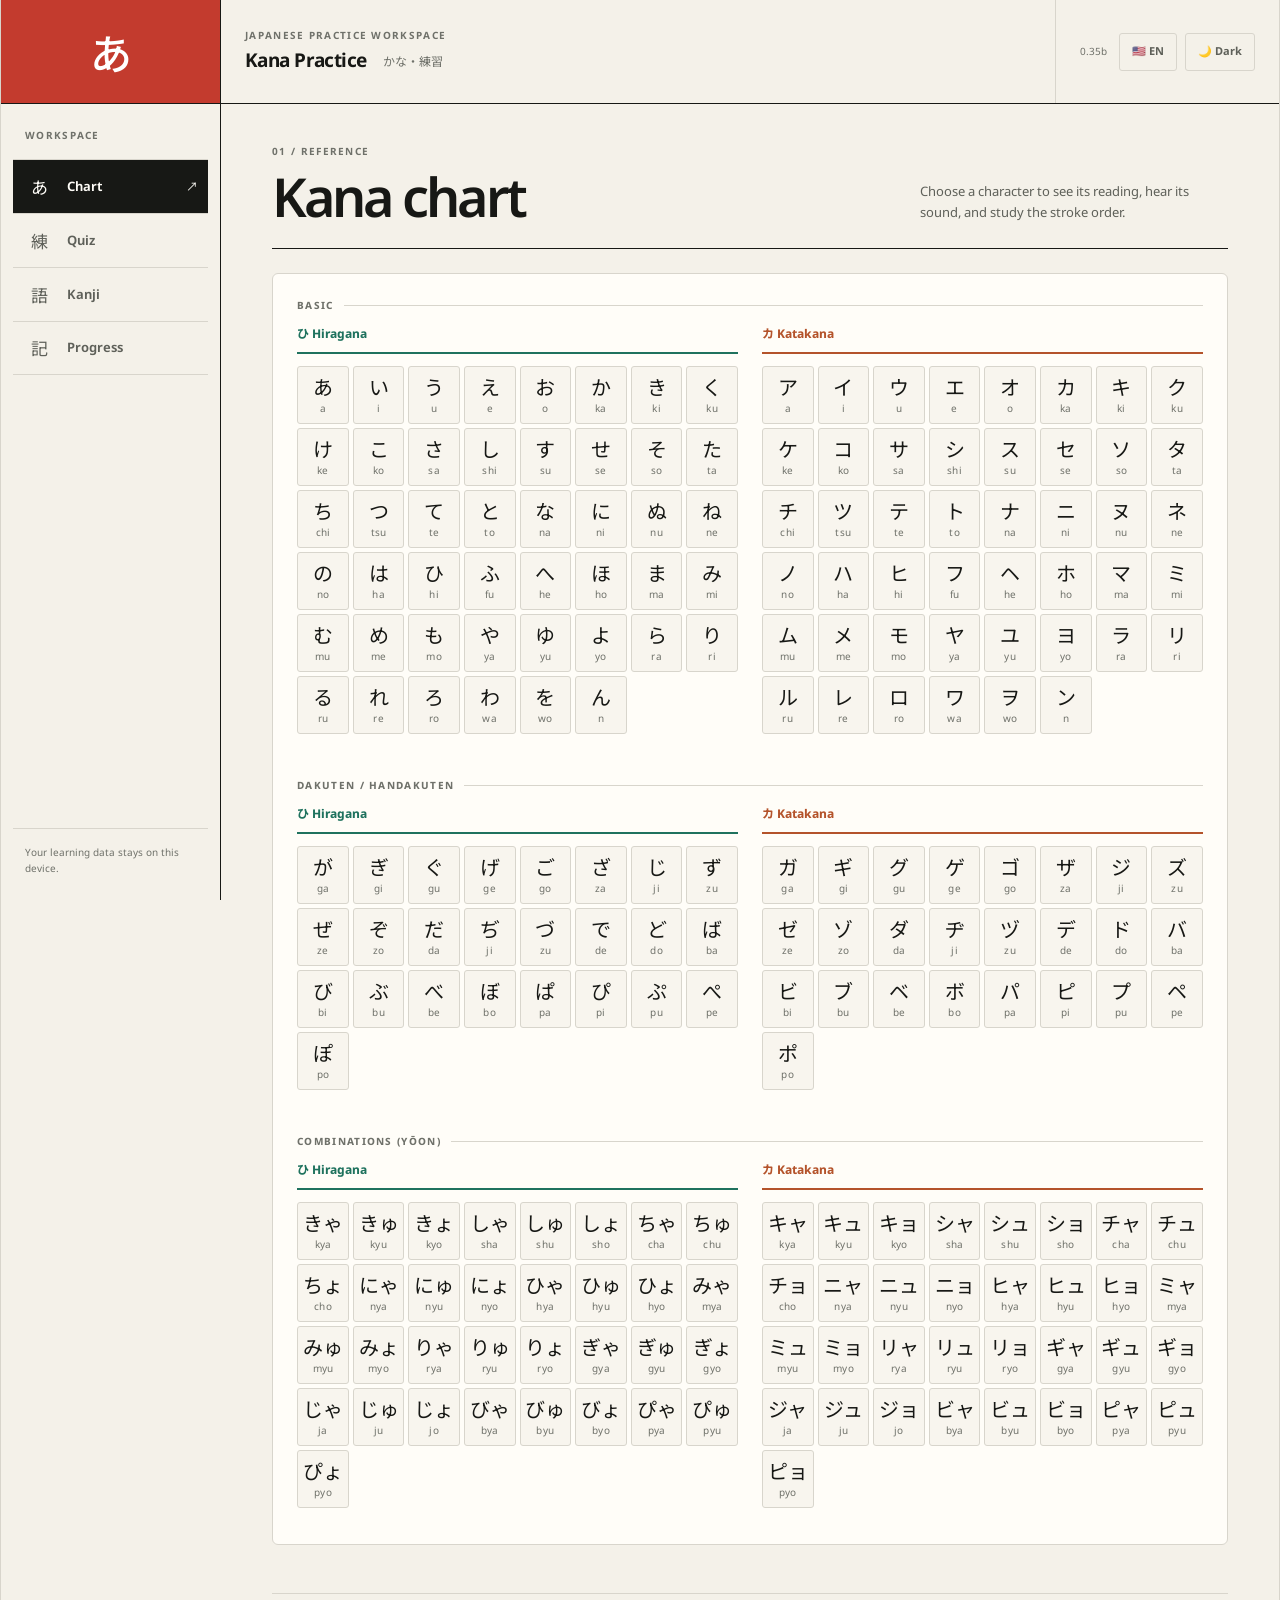
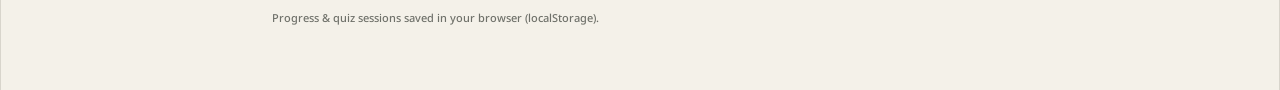
==== commit c5859e76: "Add files via upload" ====
--- a/index.html
+++ b/index.html
@@ -177,6 +177,7 @@
 <script src="js/stages/listening.js"></script>
 <script src="js/stages/matching.js"></script>
 <script src="js/stages/writing.js"></script>
+<script src="js/stages/freeWriting.js"></script>
 <script src="js/stages/vocabulary.js"></script>
 <script src="js/stages/sentence.js"></script>
 <script src="js/stages/grammar.js"></script>
--- a/css/write.css
+++ b/css/write.css
@@ -2,3 +2,13 @@
 .write-canvas-wrap{position:relative;width:300px;height:300px}.write-canvas-wrap svg.write-ghost{position:absolute;inset:0;z-index:3;display:block;width:100%;height:100%;pointer-events:none}.write-canvas-wrap canvas{position:absolute;inset:0;z-index:4;width:100%;height:100%;cursor:crosshair;touch-action:none}
 .write-canvas-bg{position:relative;width:300px;height:300px;overflow:hidden;border:1px solid var(--ink);border-radius:var(--r-s);background:var(--bg2);box-shadow:var(--shadow-m)}
 .write-info,.write-stroke-count{color:var(--ink3);font-size:12px;font-weight:500;text-align:center}.write-success{color:var(--good);font-size:15px;font-weight:750;animation:popIn .3s var(--ease)}.write-hint{color:var(--ink3);font-size:11px;font-style:italic}
+
+/* ===== FREE WRITE ===== */
+.freewrite-instruction{max-width:42ch;color:var(--ink2);font-size:13px;text-align:center}
+.freewrite-meter{width:min(320px,100%)}.freewrite-meter-label{margin-bottom:8px;color:var(--ink3);font-size:11px;font-weight:650;text-align:center}.freewrite-meter-bars{display:grid;grid-auto-flow:column;grid-auto-columns:1fr;gap:6px}.freewrite-meter-bar{height:8px;border-radius:99px;background:var(--border2);transition:background .2s,transform .2s}.freewrite-meter-bar.is-drawn{background:var(--ink3)}.freewrite-meter-bar.is-correct{background:var(--good);transform:scaleY(1.15)}.freewrite-meter-bar.is-wrong{background:var(--bad);transform:scaleY(1.15)}
+.freewrite-board{position:relative;width:min(320px,100%);aspect-ratio:1;overflow:hidden;border:1px solid var(--ink);border-radius:var(--r-s);background-color:var(--bg2);background-image:linear-gradient(var(--border) 1px,transparent 1px),linear-gradient(90deg,var(--border) 1px,transparent 1px);background-size:50% 50%;background-position:center;box-shadow:var(--shadow-m);transition:border-color .2s,box-shadow .2s}.freewrite-board.is-correct{border-color:var(--good);box-shadow:0 0 0 3px color-mix(in srgb,var(--good) 18%,transparent)}.freewrite-board.is-wrong{border-color:var(--bad);box-shadow:0 0 0 3px color-mix(in srgb,var(--bad) 18%,transparent)}
+.freewrite-board canvas{position:absolute;inset:0;z-index:1;display:block;width:100%;height:100%;cursor:crosshair;touch-action:none;transition:opacity .25s}.freewrite-board.is-answer canvas{opacity:.16}.freewrite-answer-layer{position:absolute;inset:0;z-index:2;width:100%;height:100%;pointer-events:none}.freewrite-answer-layer path{fill:none;stroke:var(--bad);stroke-width:4.5;stroke-linecap:round;stroke-linejoin:round;opacity:0}.freewrite-answer-layer.is-correct path{stroke:var(--good)}
+.freewrite-controls,.freewrite-assess{display:flex;justify-content:center;gap:var(--s2);flex-wrap:wrap}
+.freewrite-verdict{width:min(320px,100%);padding:10px 14px;border:1px solid currentColor;border-radius:var(--r-s);font-size:13px;font-weight:750;text-align:center}.freewrite-verdict[hidden]{display:none}.freewrite-verdict.is-correct{background:color-mix(in srgb,var(--good) 10%,var(--surface));color:var(--good)}.freewrite-verdict.is-wrong{background:color-mix(in srgb,var(--bad) 10%,var(--surface));color:var(--bad)}
+.freewrite-result{width:min(320px,100%);padding:var(--s4);border-top:1px solid var(--border);text-align:center}
+.freewrite-result[hidden]{display:none}.freewrite-result>span{display:block;color:var(--ink3);font-size:11px}.freewrite-result>strong{display:block;margin:8px 0 14px;font-family:var(--font-jp);font-size:72px;font-weight:500;line-height:1}
